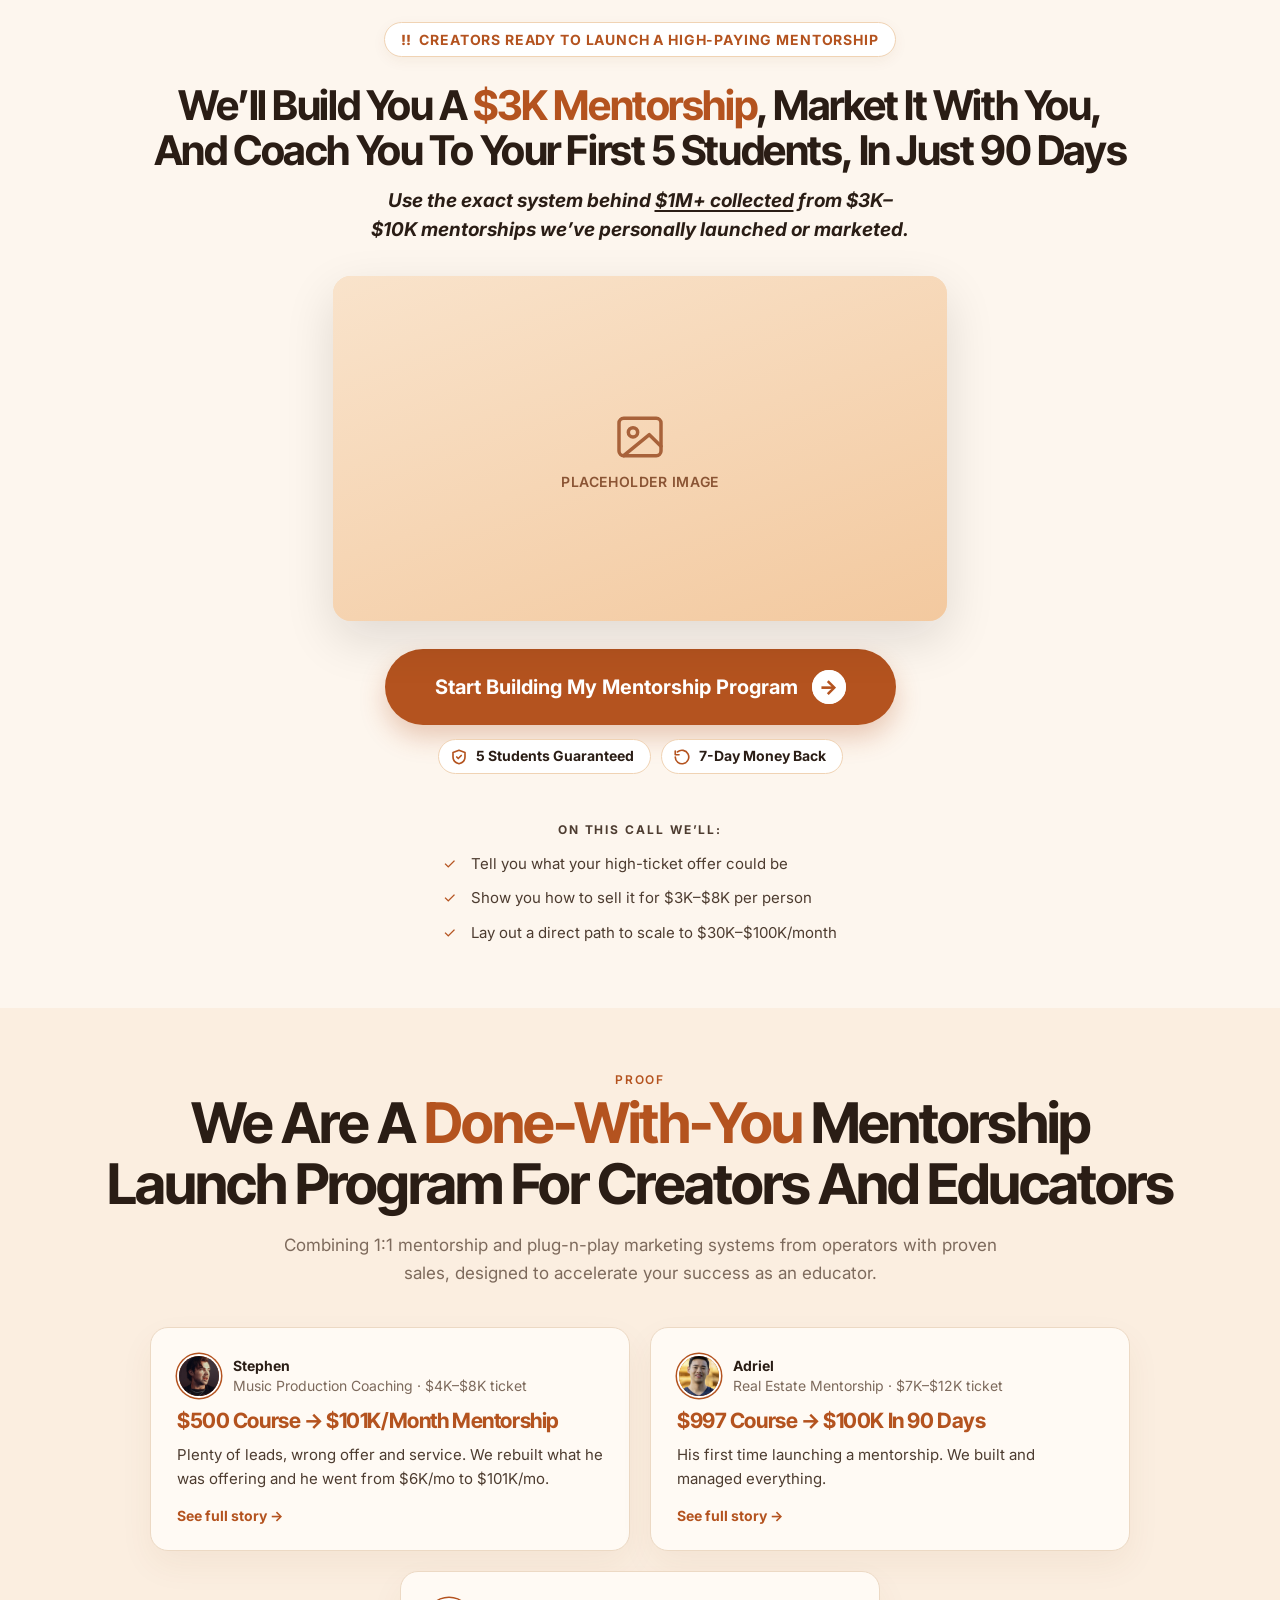
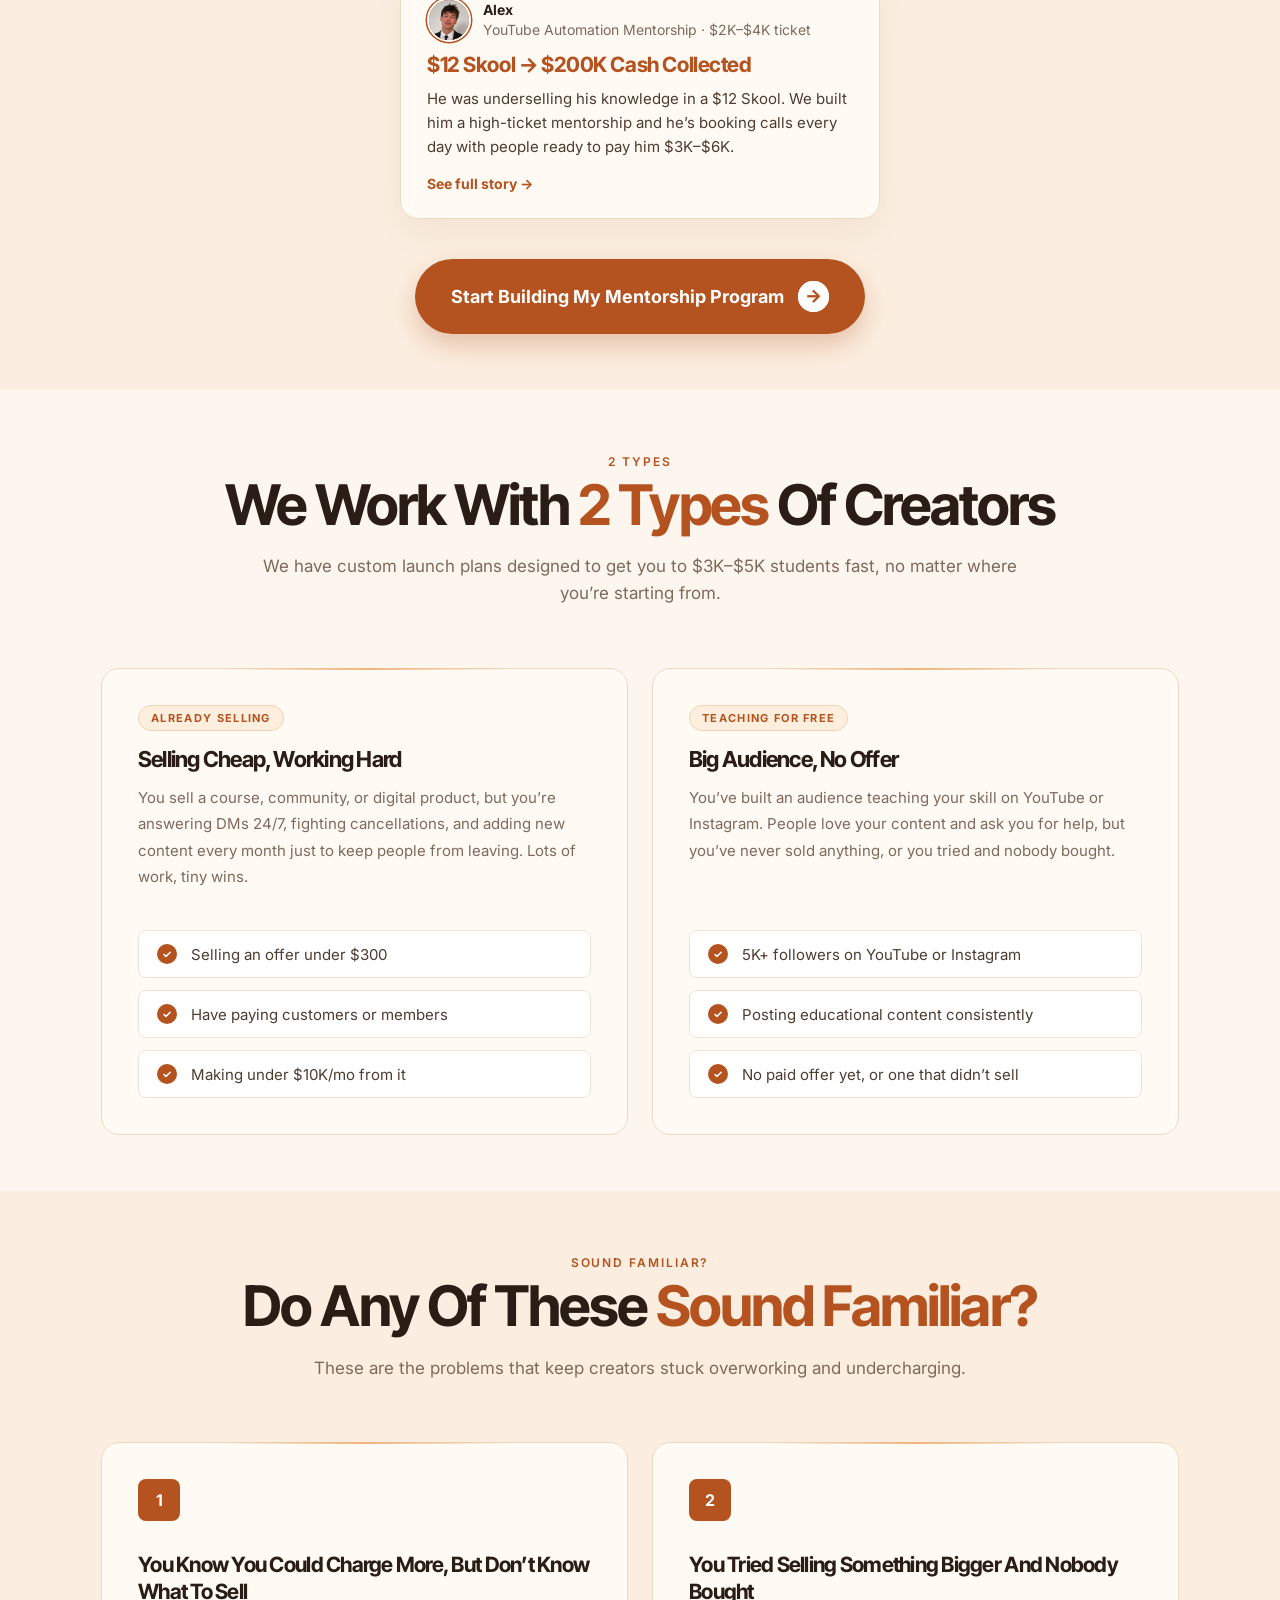
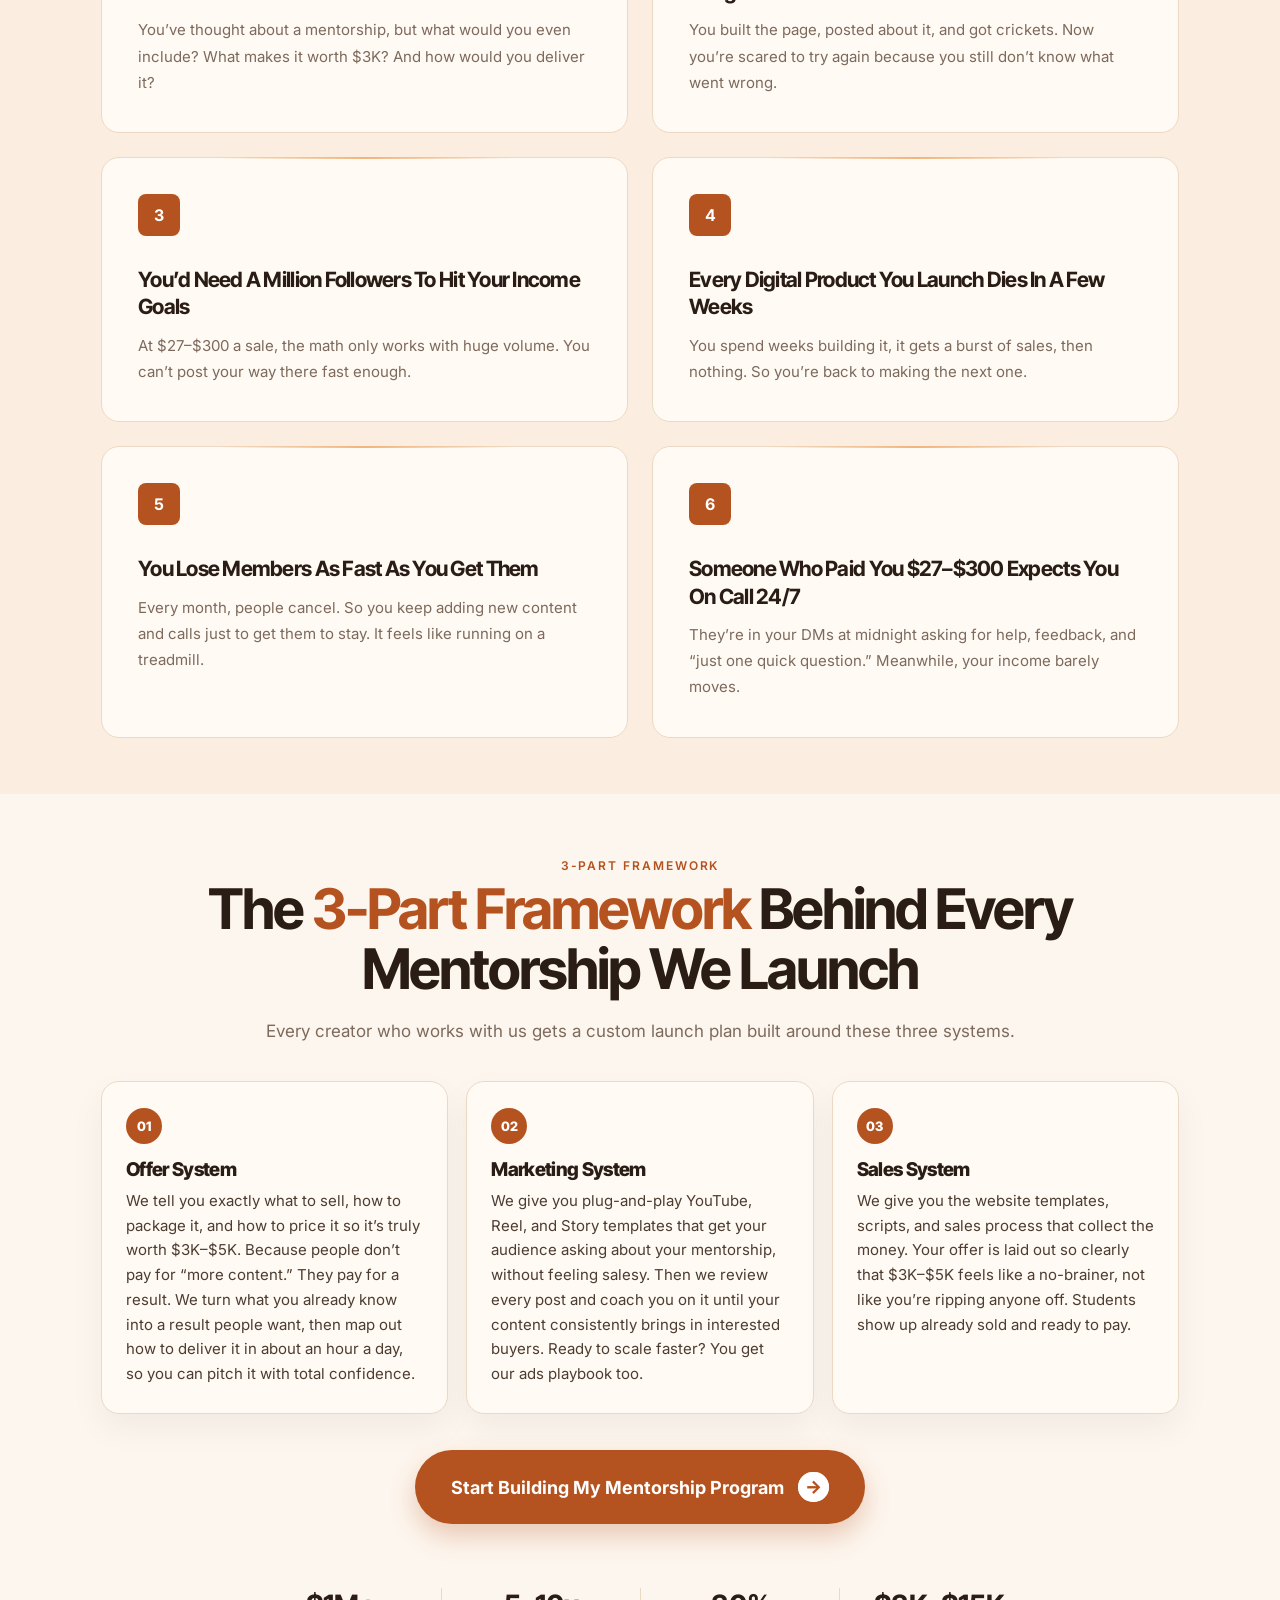
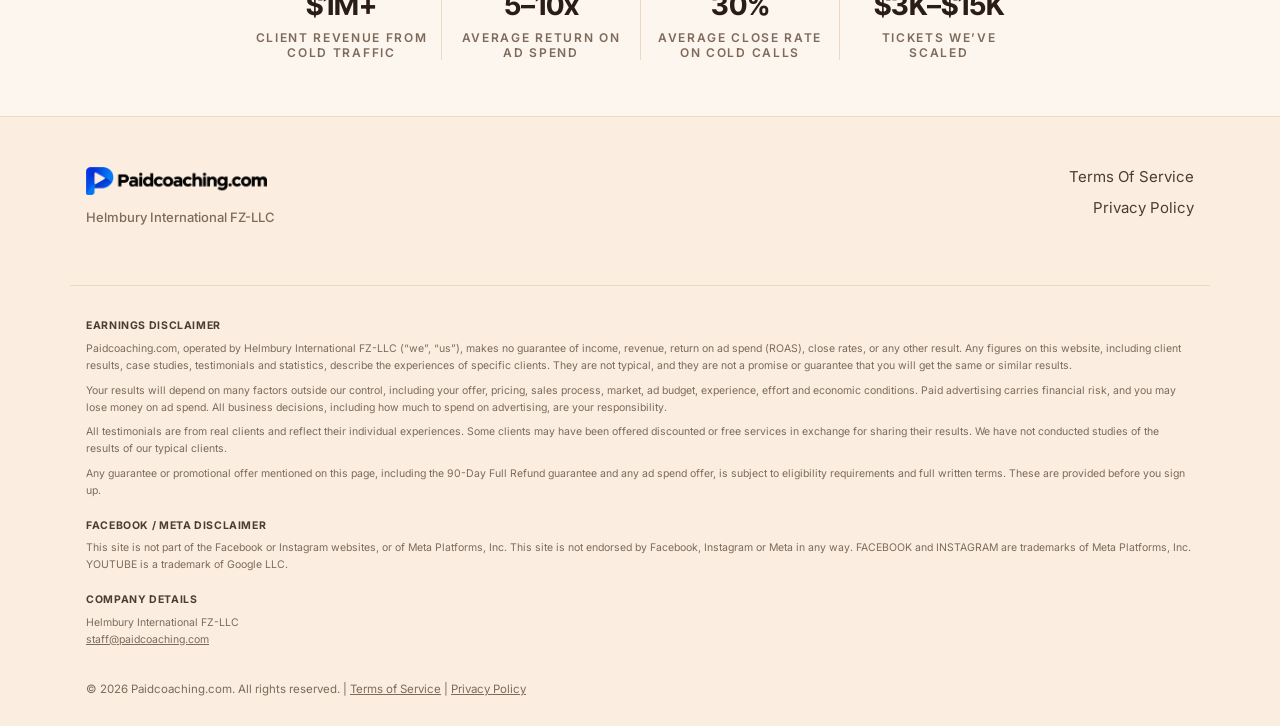
==== index.html @ d9dfcd58 "Warm theme: headings in Inter Tight bold (tight tracking), accents no longer italic Co-Authored-By: " ====
<!doctype html>
<html lang="en">
<head>
  <meta charset="utf-8" />
  <meta name="viewport" content="width=device-width, initial-scale=1" />
  <title>Paidcoaching.com</title>
  <meta name="description" content="We’ll build you a $3K mentorship, market it with you, and coach you to your first 5 students, in just 90 days." />
  <meta property="og:type" content="website" />
  <meta property="og:url" content="https://www.paidcoaching.com/" />
  <meta property="og:site_name" content="Paidcoaching.com" />
  <meta property="og:title" content="Paidcoaching.com" />
  <meta property="og:description" content="We’ll build you a $3K mentorship, market it with you, and coach you to your first 5 students, in just 90 days." />
  <meta property="og:image" content="https://www.paidcoaching.com/assets/og-image.jpg" />
  <meta property="og:image:width" content="1200" />
  <meta property="og:image:height" content="630" />
  <meta name="twitter:card" content="summary_large_image" />
  <meta name="twitter:title" content="Paidcoaching.com" />
  <meta name="twitter:description" content="We’ll build you a $3K mentorship, market it with you, and coach you to your first 5 students, in just 90 days." />
  <meta name="twitter:image" content="https://www.paidcoaching.com/assets/og-image.jpg" />
  <link rel="icon" href="favicon.ico" sizes="any" />
  <link rel="icon" type="image/png" sizes="32x32" href="assets/favicon-32.png" />
  <link rel="icon" type="image/png" sizes="192x192" href="assets/favicon-192.png" />
  <link rel="apple-touch-icon" href="assets/apple-touch-icon.png" />
  <link rel="preconnect" href="https://fonts.googleapis.com" />
  <link rel="preconnect" href="https://fonts.gstatic.com" crossorigin />
  <link href="https://fonts.googleapis.com/css2?family=Figtree:wght@600;700;800;900&family=Inter:wght@400;500;600;700&display=swap" rel="stylesheet" />
  <link rel="stylesheet" href="styles.css" />
  <link href="https://fonts.googleapis.com/css2?family=Inter+Tight:wght@600;700;800&family=DM+Sans:wght@400;500;600;700&display=swap" rel="stylesheet" />
  <link rel="stylesheet" href="/theme-modern.css" />
  <link href="https://fonts.googleapis.com/css2?family=Inter+Tight:wght@600;700;800&family=Inter:wght@400;500;600;700;800&display=swap" rel="stylesheet" />
  <link rel="stylesheet" href="/theme-warm.css" />
  <!-- Meta Pixel Code -->
  <script>
  !function(f,b,e,v,n,t,s)
  {if(f.fbq)return;n=f.fbq=function(){n.callMethod?
  n.callMethod.apply(n,arguments):n.queue.push(arguments)};
  if(!f._fbq)f._fbq=n;n.push=n;n.loaded=!0;n.version='2.0';
  n.queue=[];t=b.createElement(e);t.async=!0;
  t.src=v;s=b.getElementsByTagName(e)[0];
  s.parentNode.insertBefore(t,s)}(window, document,'script',
  'https://connect.facebook.net/en_US/fbevents.js');
  fbq('init', '1433431378940862');
  fbq('track', 'PageView');
  fbq('track', 'ViewContent');
  </script>
  <noscript><img height="1" width="1" style="display:none" src="https://www.facebook.com/tr?id=1433431378940862&ev=PageView&noscript=1"/></noscript>
  <!-- End Meta Pixel Code -->
</head>
<body>
  <div class="stars" aria-hidden="true"></div>


  <main>
    <!-- Hero -->
    <section class="hero section">
      <div class="container container--wide center">
        <span class="badge"><span class="badge__alert" aria-hidden="true">!!</span>Creators Ready To Launch A High-Paying Mentorship</span>
        <h1 class="hero__title">
          We’ll Build You A <span class="accent accent--blue">$3K Mentorship</span>, Market It With You, And Coach You To Your First 5 Students, In Just&nbsp;90&nbsp;Days
        </h1>
        <p class="hero__sub">Use the exact system behind <span class="accent">$1M+ collected</span> from $3K–$10K mentorships we’ve personally launched or marketed.</p>
        <div class="vsl vsl--placeholder" id="vsl">
          <div class="vsl-ph" role="img" aria-label="Placeholder image">
            <svg viewBox="0 0 24 24" aria-hidden="true"><rect x="3" y="4" width="18" height="16" rx="2"/><circle cx="9" cy="10" r="2"/><path d="m21 16-5-5L5 20"/></svg>
            <span>Placeholder image</span>
          </div>
        </div>

        <a class="cta js-cta" href="#apply">Start Building My Mentorship Program <span class="cta__arrow">→</span></a>
        <div class="pill-row">
          <p class="guarantee-pill"><svg viewBox="0 0 24 24" aria-hidden="true"><path d="M12 3 4 6v6c0 5 3.5 8 8 9 4.5-1 8-4 8-9V6z"/><path d="m9 12 2 2 4-4"/></svg><span>5 Students Guaranteed</span></p>
          <p class="guarantee-pill"><svg viewBox="0 0 24 24" aria-hidden="true"><path d="M3 12a9 9 0 1 0 3-6.7"/><path d="M3 4v5h5"/></svg><span>7-Day Money Back</span></p>
        </div>
        <div class="oncall">
          <p class="oncall__title">On This Call We’ll:</p>
          <ul>
            <li>Tell you what your high-ticket offer could be</li>
            <li>Show you how to sell it for $3K–$8K per person</li>
            <li>Lay out a direct path to scale to $30K–$100K/month</li>
          </ul>
        </div>
      </div>
    </section>

    <!-- Client results: summary cards, full story opens in a popup -->
    <section class="section">
      <div class="container center">
        <p class="eyebrow eyebrow--blue">Proof</p>
        <h2 class="h2" style="text-wrap: balance">We Are A <span class="accent">Done-With-You</span> Mentorship Launch Program For Creators And Educators</h2>
        <p class="lead">Combining 1:1 mentorship and plug-n-play marketing systems from operators with proven sales, designed to accelerate your success as an educator.</p>
        <div class="stories" id="results"></div>
        <a class="cta js-cta" href="#apply">Start Building My Mentorship Program <span class="cta__arrow">→</span></a>
      </div>
    </section>

    <!-- Two types -->
    <section class="section">
      <div class="container center">
        <p class="eyebrow eyebrow--blue">2 Types</p>
        <h2 class="h2">We Work With <span class="accent">2 Types</span> Of Creators</h2>
        <p class="lead">We have custom launch plans designed to get you to $3K–$5K students fast, no matter where you’re starting from.</p>
        <div class="grid-2 types">
          <div class="card card--glow">
            <span class="type-pill">Already Selling</span>
            <h3>Selling Cheap, Working Hard</h3>
            <p>You sell a course, community, or digital product, but you’re answering DMs 24/7, fighting cancellations, and adding new content every month just to keep people from leaving. Lots of work, tiny wins.</p>
            <ul class="rows rows--check">
              <li>Selling an offer under $300</li>
              <li>Have paying customers or members</li>
              <li>Making under $10K/mo from it</li>
            </ul>
          </div>
          <div class="card card--glow">
            <span class="type-pill">Teaching For Free</span>
            <h3>Big Audience, No Offer</h3>
            <p>You’ve built an audience teaching your skill on YouTube or Instagram. People love your content and ask you for help, but you’ve never sold anything, or you tried and nobody bought.</p>
            <ul class="rows rows--check">
              <li>5K+ followers on YouTube or Instagram</li>
              <li>Posting educational content consistently</li>
              <li>No paid offer yet, or one that didn’t sell</li>
            </ul>
          </div>
        </div>
      </div>
    </section>

    <!-- Pain points -->
    <section class="section section--band">
      <div class="container center">
        <p class="eyebrow eyebrow--blue">Sound Familiar?</p>
        <h2 class="h2">Do Any Of These <span class="accent">Sound Familiar?</span></h2>
        <p class="lead">These are the problems that keep creators stuck overworking and undercharging.</p>
        <div class="grid-2 pains">
          <div class="card card--glow"><span class="num">1</span><h3>You Know You Could Charge More, But Don’t Know What To Sell</h3><p>You’ve thought about a mentorship, but what would you even include? What makes it worth $3K? And how would you deliver it?</p></div>
          <div class="card card--glow"><span class="num">2</span><h3>You Tried Selling Something Bigger And Nobody Bought</h3><p>You built the page, posted about it, and got crickets. Now you’re scared to try again because you still don’t know what went wrong.</p></div>
          <div class="card card--glow"><span class="num">3</span><h3>You’d Need A Million Followers To Hit Your Income Goals</h3><p>At $27–$300 a sale, the math only works with huge volume. You can’t post your way there fast enough.</p></div>
          <div class="card card--glow"><span class="num">4</span><h3>Every Digital Product You Launch Dies In A Few Weeks</h3><p>You spend weeks building it, it gets a burst of sales, then nothing. So you’re back to making the next one.</p></div>
          <div class="card card--glow"><span class="num">5</span><h3>You Lose Members As Fast As You Get Them</h3><p>Every month, people cancel. So you keep adding new content and calls just to get them to stay. It feels like running on a treadmill.</p></div>
          <div class="card card--glow"><span class="num">6</span><h3>Someone Who Paid You $27–$300 Expects You On Call 24/7</h3><p>They’re in your DMs at midnight asking for help, feedback, and “just one quick question.” Meanwhile, your income barely moves.</p></div>
        </div>
      </div>
    </section>

    <!-- 3-part framework -->
    <section class="section">
      <div class="container center">
        <p class="eyebrow eyebrow--blue">3-Part Framework</p>
        <h2 class="h2">The <span class="accent">3-Part Framework</span> Behind Every Mentorship We Launch</h2>
        <p class="lead">Every creator who works with us gets a custom launch plan built around these three systems.</p>
        <div class="panel framework">
          <ol class="steps">
            <li>
              <span class="steps__n">01</span>
              <div>
                <h3>Offer System</h3>
                <p>We tell you exactly what to sell, how to package it, and how to price it so it’s truly worth $3K–$5K. Because people don’t pay for “more content.” They pay for a result. We turn what you already know into a result people want, then map out how to deliver it in about an hour a day, so you can pitch it with total confidence.</p>
              </div>
            </li>
            <li>
              <span class="steps__n">02</span>
              <div>
                <h3>Marketing System</h3>
                <p>We give you plug-and-play YouTube, Reel, and Story templates that get your audience asking about your mentorship, without feeling salesy. Then we review every post and coach you on it until your content consistently brings in interested buyers. Ready to scale faster? You get our ads playbook too.</p>
              </div>
            </li>
            <li>
              <span class="steps__n">03</span>
              <div>
                <h3>Sales System</h3>
                <p>We give you the website templates, scripts, and sales process that collect the money. Your offer is laid out so clearly that $3K–$5K feels like a no-brainer, not like you’re ripping anyone off. Students show up already sold and ready to pay.</p>
              </div>
            </li>
          </ol>
        </div>
        <a class="cta js-cta" href="#apply">Start Building My Mentorship Program <span class="cta__arrow">→</span></a>
      </div>
    </section>

    <!-- Proof numbers -->
    <section class="section section--stats">
      <div class="container center">
        <div class="team-stats team-stats--bottom">
          <div><strong>$1M+</strong><span>Client revenue from cold traffic</span></div>
          <div><strong>5–10x</strong><span>Average return on ad spend</span></div>
          <div><strong>30%</strong><span>Average close rate on cold calls</span></div>
          <div><strong>$3K–$15K</strong><span>Tickets we’ve scaled</span></div>
        </div>
      </div>
    </section>
  </main>

  <footer class="footer">
    <div class="container container--wide footer__inner">
      <div class="footer__brand">
        <a class="brand" href="/">
          <img class="brand__logo" src="/assets/logo.png" alt="Paidcoaching.com" width="776" height="120" />
        </a>
        <p class="footer__company">Helmbury International FZ-LLC</p>
      </div>
      <nav class="footer__links">
        <a href="/tos">Terms Of Service</a>
        <a href="/pp">Privacy Policy</a>
      </nav>
    </div>
    <div class="container container--wide footer__legal">
      <h4>Earnings Disclaimer</h4>
      <p>Paidcoaching.com, operated by Helmbury International FZ-LLC (“we”, “us”), makes no guarantee of income, revenue, return on ad spend (ROAS), close rates, or any other result. Any figures on this website, including client results, case studies, testimonials and statistics, describe the experiences of specific clients. They are not typical, and they are not a promise or guarantee that you will get the same or similar results.</p>
      <p>Your results will depend on many factors outside our control, including your offer, pricing, sales process, market, ad budget, experience, effort and economic conditions. Paid advertising carries financial risk, and you may lose money on ad spend. All business decisions, including how much to spend on advertising, are your responsibility.</p>
      <p>All testimonials are from real clients and reflect their individual experiences. Some clients may have been offered discounted or free services in exchange for sharing their results. We have not conducted studies of the results of our typical clients.</p>
      <p>Any guarantee or promotional offer mentioned on this page, including the 90-Day Full Refund guarantee and any ad spend offer, is subject to eligibility requirements and full written terms. These are provided before you sign up.</p>
      <h4>Facebook / Meta Disclaimer</h4>
      <p>This site is not part of the Facebook or Instagram websites, or of Meta Platforms, Inc. This site is not endorsed by Facebook, Instagram or Meta in any way. FACEBOOK and INSTAGRAM are trademarks of Meta Platforms, Inc. YOUTUBE is a trademark of Google LLC.</p>
      <h4>Company details</h4>
      <p>Helmbury International FZ-LLC<br /><a href="mailto:staff@paidcoaching.com">staff@paidcoaching.com</a></p>
    </div>
    <p class="container container--wide footer__copy">© <span id="year">2026</span> Paidcoaching.com. All rights reserved. | <a href="/tos">Terms of Service</a> | <a href="/pp">Privacy Policy</a></p>
  </footer>

  <!-- Client story popup -->
  <div class="story-modal" id="story-modal" aria-hidden="true" role="dialog" aria-label="Client story">
    <div class="story-modal__panel">
      <button class="story-modal__close" type="button" aria-label="Close">✕</button>
      <div class="story-modal__body" id="story-body"></div>
    </div>
  </div>

  <!-- Application form popup (Typeform) -->
  <div class="tf-modal" id="apply-modal" aria-hidden="true" role="dialog" aria-label="Apply for a strategy session">
    <div class="tf-modal__panel">
      <button class="tf-modal__close" type="button" aria-label="Close">✕</button>
      <div class="tf-modal__form" data-tf-live="01M49WW9GYMPKH4WEPC4EBBNN1" data-tf-transitive-search-params="utm_content,ad_id,utm_term"></div>
    </div>
  </div>

  <script src="//embed.typeform.com/next/embed.js"></script>
  <script src="script.js"></script>
</body>
</html>
---- styles.css ----
:root {
  /* Colourway */
  --blue: #0050e6;     /* Logo blue  – accents, buttons, highlights */
  --mist: #f7f3e3;     /* Ivory Mist – cards and panels */
  --platinum: #ecf0f1; /* Platinum   – rows, secondary surfaces, footer */
  --ivory: #fffcf5;    /* page background (warm ivory) */
  --black: #111111;
  --white: #ffffff;

  --text: var(--black);
  --muted: rgba(17, 17, 17, 0.72);
  --muted-2: rgba(17, 17, 17, 0.86);
  --line: rgba(17, 17, 17, 0.1);
  --line-2: rgba(17, 17, 17, 0.16);
  --radius: 18px;
  --heading: "Figtree", system-ui, sans-serif;
  --body: "Inter", system-ui, sans-serif;
}

* { box-sizing: border-box; }
html { scroll-behavior: smooth; }
body {
  margin: 0;
  font-family: var(--body);
  color: var(--text);
  background:
    radial-gradient(1200px 900px at 100% 85%, rgba(236, 240, 241, 0.9), transparent 60%),
    var(--ivory);
  background-attachment: fixed;
  -webkit-font-smoothing: antialiased;
  overflow-x: hidden;
}
img { max-width: 100%; display: block; }
a { color: inherit; text-decoration: none; }
h1, h2, h3 { font-family: var(--heading); margin: 0; letter-spacing: -0.01em; }
p { margin: 0; }

.stars { position: fixed; inset: 0; pointer-events: none; z-index: 0; }
.stars span { position: absolute; width: 2px; height: 2px; border-radius: 50%; background: rgba(0, 80, 230, 0.18); }
main, .footer { position: relative; z-index: 1; }

.container { width: 100%; max-width: 1110px; margin: 0 auto; padding: 0 16px; }
.container--wide { max-width: 1140px; }
.container--mid { max-width: 870px; }
.container--narrow { max-width: 652px; }
.center { text-align: center; }
.accent { color: var(--blue); }

.section { padding: 64px 0 56px; }
.h2 { font-size: clamp(32px, 5vw, 56px); font-weight: 800; line-height: 1.08; }
.lead { color: var(--muted); font-size: 17px; line-height: 1.6; max-width: 760px; margin: 18px auto 0; }

/* Top bar */
.topbar { position: relative; z-index: 2; background: var(--white); color: var(--black); border-bottom: 1px solid var(--line); }
.topbar__inner { max-width: 1140px; margin: 0 auto; padding: 18px 16px; display: flex; align-items: center; justify-content: space-between; gap: 16px; }
.brand { display: inline-flex; align-items: center; gap: 10px; font-weight: 500; font-size: 18px; }
.brand__logo { height: 32px; width: auto; }
.footer .brand__logo { height: 28px; }
.brand__icon { width: 22px; height: 24px; border-radius: 5px; background: var(--blue); display: grid; place-items: center; flex: none; }
.brand__icon svg { width: 14px; height: 14px; fill: var(--white); }
.rating { display: flex; align-items: center; gap: 10px; font-size: 14px; font-weight: 500; }
.stars-row { color: var(--blue); letter-spacing: 1px; font-size: 18px; }

/* Buttons */
.cta {
  display: inline-flex; align-items: center; gap: 14px;
  margin-top: 36px; padding: 22px 36px;
  background: var(--blue);
  color: var(--white); font-family: var(--heading); font-weight: 700; font-size: 18px;
  border-radius: 8px; border: 2px solid var(--black);
  box-shadow: 4px 4px 0 var(--black);
  transition: transform 0.15s ease, box-shadow 0.15s ease;
}
.cta:hover { transform: translate(-2px, -2px); box-shadow: 6px 6px 0 var(--black); }
.cta__arrow { font-size: 20px; line-height: 1; }
.cta--white { background: var(--white); color: var(--black); margin-top: 32px; }

/* Hero */
.hero { padding-top: 48px; }
.badge { display: inline-block; background: var(--blue); color: var(--white); padding: 10px 14px; border-radius: 4px; font-family: var(--heading); font-weight: 700; font-size: 16px; }
.hero__title { margin: 28px auto 0; font-size: clamp(32px, 4.6vw, 54px); font-weight: 800; line-height: 1.12; max-width: 980px; text-wrap: balance; }
.ticks { list-style: none; padding: 0; margin: 40px auto 0; max-width: 920px; display: flex; flex-wrap: wrap; justify-content: center; gap: 18px 42px; color: var(--muted-2); font-size: 18px; }
.ticks li { display: inline-flex; align-items: center; gap: 14px; }
.ticks li::before { content: "✓"; display: grid; place-items: center; width: 22px; height: 22px; border-radius: 50%; background: var(--blue); color: var(--white); font-size: 12px; font-weight: 700; }

.hero__sub { max-width: 760px; margin: 20px auto 0; font-size: 19px; line-height: 1.55; color: var(--muted-2); }
.hero__offer { display: flex; flex-wrap: wrap; justify-content: center; align-items: center; gap: 10px; margin-top: 36px; }
.hero__offer .cohort { margin: 0; }
.hero__offer + .vsl { margin-top: 20px; }
.bonus { margin: 0; padding: 10px 18px; border-radius: 999px; background: var(--blue); color: var(--white); font-size: 15px; font-weight: 500; }
.bonus strong { font-weight: 800; }
.cohort { display: inline-flex; align-items: center; gap: 10px; margin: 40px auto 0; padding: 10px 18px; border: 1.5px solid var(--blue); border-radius: 999px; background: var(--white); color: var(--black); font-weight: 700; font-size: 15px; }
.cohort__dot { width: 9px; height: 9px; border-radius: 50%; background: var(--blue); box-shadow: 0 0 0 4px rgba(0, 80, 230, 0.18); animation: cohort-pulse 1.6s ease-in-out infinite; }
@keyframes cohort-pulse { 50% { box-shadow: 0 0 0 7px rgba(0, 80, 230, 0); } }
.cohort + .vsl { margin-top: 20px; }
.vsl { position: relative; max-width: 790px; margin: 48px auto 0; aspect-ratio: 16 / 9; border-radius: 14px; overflow: hidden; background: var(--platinum) center/cover; border: 2px solid var(--black); box-shadow: 0 30px 80px rgba(17, 17, 17, 0.15); }
.vsl video { width: 100%; height: 100%; object-fit: cover; display: block; }
.vsl__overlay {
  position: absolute; left: 50%; top: 50%; transform: translate(-50%, -50%);
  width: min(356px, 70%); padding: 22px 16px 8px;
  display: flex; flex-direction: column; align-items: center; gap: 8px;
  background: rgba(0, 80, 230, 0.92); border: 2px solid var(--white); border-radius: 4px;
  color: var(--white); font-family: Arial, Helvetica, sans-serif; font-weight: 700; cursor: pointer;
}
.vsl__overlay-title { font-size: clamp(15px, 2.4vw, 21px); }
.vsl__overlay-cta { font-size: clamp(16px, 2.6vw, 22px); }
.vsl__icon { width: clamp(56px, 13vw, 100px); height: auto; color: var(--white); }
.vsl.is-unmuted .vsl__overlay { display: none; }
.vsl--embed { aspect-ratio: auto; background: #000; }
.vsl--embed vturb-smartplayer { max-width: none !important; }
.vsl--embed .thumbnail { padding-top: 56.25% !important; }

/* Desktop hero: 3-line headline and everything (incl. button) above the fold */
@media (min-width: 761px) {
  .hero { padding-top: 22px; padding-bottom: 40px; }
  .hero .badge { font-size: 14px; padding: 7px 12px; }
  .hero__title { margin-top: 26px; max-width: 1120px; font-size: clamp(36px, 4vw, 56px); line-height: 1.1; }
  .hero__sub { margin-top: 14px; max-width: 940px; font-size: 19px; line-height: 1.5; }
  .hero__offer { margin-top: 14px; }
  .bonus { padding: 7px 16px; font-size: 14px; }
  .hero .hero__offer + .vsl { margin-top: 16px; }
  .hero .hero__sub + .vsl { margin-top: 32px; }
  .hero .vsl { width: min(980px, max(330px, calc((100svh - 555px) * 16 / 9))); max-width: 100%; box-shadow: 0 18px 50px rgba(17, 17, 17, 0.12); }
  .hero .cta { margin-top: 16px; padding: 15px 30px; font-size: 17px; }
}

/* Hero guarantee + "on this call" */
@media (min-width: 761px) { .guarantee { max-width: none; white-space: nowrap; } }
.guarantee { display: flex; width: fit-content; align-items: center; gap: 10px; max-width: 760px; margin: 18px auto 0; padding: 10px 18px; border: 1px solid rgba(0, 80, 230, 0.35); border-radius: 999px; background: var(--mist); font-size: 14px; line-height: 1.4; color: var(--black); text-align: left; }
.guarantee strong { font-weight: 800; }
.guarantee__plus { color: var(--muted); font-weight: 700; }
.guarantee svg { flex: none; width: 18px; height: 18px; fill: none; stroke: var(--blue); stroke-width: 2; stroke-linecap: round; stroke-linejoin: round; }
.oncall { max-width: 680px; margin: 22px auto 0; padding: 22px 28px; background: var(--white); border: 1px solid var(--line-2); border-radius: 14px; box-shadow: 6px 6px 0 rgba(0, 80, 230, 0.12); text-align: left; }
.oncall__title { text-align: center; font-size: 13px; font-weight: 700; letter-spacing: 0.14em; text-transform: uppercase; color: var(--muted); margin-bottom: 14px; }
.oncall ul { list-style: none; margin: 0; padding: 0; display: grid; gap: 10px; }
.oncall li { position: relative; padding-left: 28px; font-size: 16px; line-height: 1.5; color: var(--muted-2); }
.oncall li::before { content: "✓"; position: absolute; left: 0; top: 0; color: var(--blue); font-weight: 800; }
@media (max-width: 760px) {
  .hero .badge { white-space: normal; max-width: 100%; line-height: 1.35; }
  .guarantee { border-radius: 999px; padding: 8px 11px; gap: 4px; font-size: min(12.5px, 2.6vw); line-height: 1.3; letter-spacing: -0.015em; margin-top: 14px; max-width: 100%; white-space: nowrap; }
  .guarantee svg { width: min(15px, 3.6vw); height: min(15px, 3.6vw); }
}
@media (max-width: 380px) {
  .guarantee { padding: 7px 9px; gap: 3px; }
  .oncall { padding: 18px 16px; margin-top: 16px; }
  .oncall li { font-size: 14px; }
}

/* Client results: summary cards */
.stories { display: grid; grid-template-columns: 1fr 1fr; gap: 20px; max-width: 980px; margin: 40px auto 0; }
.story { display: flex; flex-direction: column; align-items: flex-start; gap: 10px; padding: 26px; text-align: left; font: inherit; color: inherit; background: var(--mist); border: 1px solid var(--line-2); border-top: 3px solid var(--blue); border-radius: 16px; cursor: pointer; transition: transform 0.15s ease, box-shadow 0.15s ease; }
.story:hover { transform: translateY(-3px); box-shadow: 0 16px 40px rgba(17, 17, 17, 0.1); }
.story__head { display: flex; align-items: center; gap: 12px; }
.story__pfp { position: relative; flex: none; width: 44px; height: 44px; border-radius: 50%; overflow: hidden; display: grid; place-items: center; background: var(--blue); color: var(--white); font-family: var(--heading); font-weight: 800; border: 2px solid var(--white); box-shadow: 0 0 0 1.5px var(--blue); }
.story__pfp img { position: absolute; inset: 0; width: 100%; height: 100%; object-fit: cover; }
.story__who { line-height: 1.4; }
.story__who { font-size: 14px; color: var(--muted); }
.story__who strong { color: var(--black); font-weight: 700; }
.story__metric { font-family: var(--heading); font-size: 26px; font-weight: 800; line-height: 1.2; color: var(--blue); }
.story__sub { margin-top: -4px; font-size: 12px; font-weight: 700; letter-spacing: 0.1em; text-transform: uppercase; color: var(--muted); }
.story__blurb { font-size: 15px; line-height: 1.6; color: var(--muted-2); }
.story__more { margin-top: auto; padding-top: 6px; font-size: 14px; font-weight: 700; color: var(--blue); }
.story:hover .story__more { text-decoration: underline; }

/* Client story popup */
.story-modal { position: fixed; inset: 0; z-index: 90; display: grid; place-items: center; padding: 24px; background: rgba(17, 17, 17, 0.6); backdrop-filter: blur(4px); visibility: hidden; opacity: 0; transition: opacity 0.2s ease, visibility 0.2s; }
.story-modal.is-open { visibility: visible; opacity: 1; }
.story-modal__panel { position: relative; width: min(1040px, 100%); max-height: 92vh; overflow-y: auto; background: var(--mist); border-radius: 18px; box-shadow: 0 30px 80px rgba(17, 17, 17, 0.35); }
.story-modal__close { position: sticky; top: 12px; float: right; margin: 12px 12px 0 0; z-index: 2; width: 38px; height: 38px; border-radius: 50%; border: 0; background: var(--black); color: var(--white); font-size: 16px; cursor: pointer; }
.story-modal__body .result { padding: 40px; text-align: center; }
.story-modal__body .result .cta { margin-top: 30px; }
@media (max-width: 760px) {
  .stories { grid-template-columns: 1fr; gap: 14px; margin-top: 28px; }
  .story { padding: 20px 18px; }
  .story__metric { font-size: 22px; }
  .story__blurb { font-size: 14px; }
  .story-modal { padding: 0; }
  .story-modal__panel { max-height: 100%; height: 100%; border-radius: 0; }
  .story-modal__body .result { padding: 20px 16px 28px; }
}

/* Paid vs organic results */
.results { display: grid; gap: 28px; margin: 52px auto 0; max-width: 1040px; }
.result { padding: 40px; }
.result__pill { display: inline-block; padding: 12px 24px; border: 1.5px solid var(--blue); border-radius: 999px; color: var(--blue); background: var(--white); font-size: 19px; font-weight: 800; }
.result__tags { list-style: none; padding: 0; margin: 16px 0 0; display: flex; flex-wrap: wrap; justify-content: center; gap: 8px; }
.result__tags li { padding: 6px 12px; border-radius: 999px; background: var(--white); border: 1px solid var(--line-2); font-size: 13px; font-weight: 600; }
.result__pair { display: grid; grid-template-columns: 1fr 1fr; gap: 14px; margin-top: 30px; }
.result__side { display: flex; flex-direction: column; gap: 12px; }
.result__text { flex: 1; margin: 0; padding: 18px 20px; text-align: left; background: var(--white); border: 1px solid var(--line-2); border-radius: 12px; color: var(--muted-2); font-size: 15px; line-height: 1.65; }
.result__text strong { color: var(--black); }
.result__img { position: relative; margin: 0; aspect-ratio: 16 / 10; border-radius: 12px; overflow: hidden; background: linear-gradient(135deg, var(--platinum), var(--white)); border: 1px solid var(--line-2); display: grid; place-items: center; }
.result__img img { position: absolute; inset: 0; width: 100%; height: 100%; object-fit: cover; }
.result__img figcaption { color: var(--muted); font-size: 13px; padding: 0 24px; }
.result__img img + figcaption { display: none; }
.result__label { position: absolute; top: 12px; left: 12px; z-index: 1; padding: 5px 11px; border-radius: 999px; font-size: 11px; font-weight: 800; letter-spacing: 0.12em; text-transform: uppercase; }
.result__label--organic { background: var(--black); color: var(--white); box-shadow: 0 0 0 1px rgba(255, 255, 255, 0.45); }
.result__label--paid { background: var(--blue); color: var(--white); }
.equation { display: flex; flex-wrap: nowrap; justify-content: center; align-items: center; gap: 12px; margin-top: 30px; }
.equation__op { color: var(--muted); font-size: 22px; font-weight: 700; }
.equation__arrow { color: var(--blue); font-size: 28px; margin: 0 4px; }
.stat { display: grid; gap: 4px; padding: 14px 22px; border-radius: 12px; min-width: 140px; }
.stat strong { font-family: var(--heading); font-size: 22px; font-weight: 800; }
.stat span { font-size: 13px; }
.stat--in { background: var(--black); color: var(--white); }
.stat--in span { color: rgba(255, 255, 255, 0.7); }
.stat--out { background: var(--white); border: 1.5px solid var(--blue); color: var(--blue); padding: 18px 26px; }
.stat--out strong { font-size: 30px; }
.stat--out span { color: var(--muted); }
.stat--main { background: var(--blue); color: var(--white); box-shadow: 0 12px 30px rgba(0, 80, 230, 0.3); }
.stat--main span { color: rgba(255, 255, 255, 0.85); }

/* Panels & cards */
.panel { background: var(--mist); border: 1px solid var(--line-2); border-radius: 22px; }
.card { position: relative; text-align: left; background: var(--mist); border: 1px solid var(--line-2); border-radius: var(--radius); padding: 36px; }
.card--glow::before { content: ""; position: absolute; top: -1px; left: 22%; right: 22%; height: 2px; background: linear-gradient(90deg, transparent, var(--blue), transparent); }
.card h3 { font-size: 22px; font-weight: 700; line-height: 1.3; }
.card p { color: var(--muted); font-size: 15px; line-height: 1.75; margin-top: 12px; }
.grid-2 { display: grid; grid-template-columns: 1fr 1fr; gap: 24px; margin-top: 60px; }

/* Why organic offers fail + 3-step process (one panel) */
.why { margin: 44px auto 0; padding: 0; overflow: hidden; text-align: left; }
.why__reasons { list-style: none; margin: 0; padding: 0; display: grid; grid-template-columns: repeat(3, 1fr); border-bottom: 1px solid var(--line-2); }
.why__reasons li { padding: 28px 28px 26px; font-size: 15px; font-weight: 600; line-height: 1.5; color: var(--black); }
.why__reasons li + li { border-left: 1px solid var(--line-2); }
.why__reasons span { display: block; margin-bottom: 10px; font-family: var(--heading); font-size: 26px; font-weight: 800; color: var(--blue); }
.why__bridge { padding: 22px 32px; text-align: center; font-size: 16px; line-height: 1.6; color: var(--muted-2); border-bottom: 1px solid var(--line-2); }
.why__bridge strong { color: var(--blue); }
.why__process { padding: 32px 36px 12px; }
.why__process .eyebrow { margin-bottom: 22px; }
.steps { list-style: none; margin: 0; padding: 0; }
.steps li { position: relative; display: flex; gap: 20px; padding-bottom: 26px; }
.steps li:not(:last-child)::before { content: ""; position: absolute; left: 17px; top: 40px; bottom: 4px; width: 2px; background: var(--line-2); }
.steps__n { flex: none; display: grid; place-items: center; width: 36px; height: 36px; border-radius: 50%; background: var(--blue); color: var(--white); font-family: var(--heading); font-weight: 800; }
.steps h3 { font-size: 19px; font-weight: 800; margin: 6px 0 8px; }
.steps p { font-size: 15px; line-height: 1.7; color: var(--muted-2); }
.why__result { padding: 20px 32px; background: var(--blue); color: var(--white); text-align: center; font-size: 17px; font-weight: 500; line-height: 1.5; }
.why__result strong { font-family: var(--heading); font-weight: 800; }

/* Chart */
.chart { margin: 52px auto 0; max-width: 940px; padding: 24px 24px 20px; }
.chart__scroll { overflow-x: auto; }
.chart svg { width: 100%; min-width: 620px; height: auto; display: block; font-family: var(--body); }
.chart__note { color: var(--muted); font-size: 12px; margin-top: 12px; }
.chart__steps { display: none; }

/* Comparison */
.compare { position: relative; display: grid; grid-template-columns: 1fr 1fr; gap: 24px; text-align: left; }
.compare__col { border-radius: 22px; padding: 36px; border: 1px solid var(--line-2); }
.compare__col--without { background: var(--platinum); }
.compare__col--with { background: var(--black); color: var(--white); border: 2px solid var(--blue); }
.compare__head { display: flex; gap: 16px; align-items: flex-start; padding-bottom: 24px; border-bottom: 1px solid var(--line-2); margin-bottom: 24px; }
.compare__col--with .compare__head { border-color: rgba(255, 255, 255, 0.14); }
.compare__head h3 { font-size: 22px; font-weight: 800; line-height: 1.2; }
.compare__icon { flex: none; width: 48px; height: 48px; border-radius: 10px; display: grid; place-items: center; font-size: 20px; }
.compare__icon--x { background: var(--white); color: var(--muted); border: 1px solid var(--line-2); }
.compare__icon--check { background: var(--blue); color: var(--white); }
.eyebrow { font-size: 12px; font-weight: 600; letter-spacing: 0.1em; text-transform: uppercase; color: var(--muted); margin-bottom: 6px; }
.eyebrow--blue { color: var(--blue); }
.compare__vs { position: absolute; left: 50%; top: 50%; transform: translate(-50%, -50%); width: 64px; height: 64px; border-radius: 50%; background: var(--blue); color: var(--white); display: grid; place-items: center; font-family: var(--heading); font-weight: 800; font-size: 18px; box-shadow: 0 0 0 6px var(--ivory); z-index: 1; }

.rows { list-style: none; padding: 0; margin: 0; display: grid; gap: 12px; }
.rows li { display: flex; align-items: center; gap: 14px; padding: 13px 18px; background: var(--white); border: 1px solid var(--line); border-radius: 8px; font-size: 15px; color: var(--muted-2); }
.rows li::before { flex: none; width: 20px; height: 20px; border-radius: 50%; display: grid; place-items: center; font-size: 11px; font-weight: 700; }
.rows--check li::before { content: "✓"; background: var(--blue); color: var(--white); }
.rows--x li::before { content: "✕"; background: var(--platinum); color: var(--black); font-size: 9px; }
.compare__col--with .rows li { background: rgba(255, 255, 255, 0.06); border-color: rgba(255, 255, 255, 0.1); color: rgba(255, 255, 255, 0.9); }

.types .card { display: flex; flex-direction: column; }
.types .card .rows { margin-top: auto; padding-top: 40px; }

/* Pain points */
.num { display: inline-grid; place-items: center; width: 42px; height: 42px; border-radius: 8px; background: var(--blue); color: var(--white); font-weight: 700; margin-bottom: 30px; }
.pains .card h3 { font-size: 21px; }

/* Coaches */
.coaches { margin-top: 50px; }
.coach { padding: 36px; text-align: left; display: flex; flex-direction: column; }
.coach__top { display: flex; align-items: center; gap: 22px; padding-bottom: 24px; border-bottom: 1px solid var(--line-2); margin-bottom: 22px; }
.coach__avatar { position: relative; flex: none; width: 96px; height: 96px; border-radius: 50%; overflow: hidden; border: 3px solid var(--blue); background: var(--blue); color: var(--white); display: grid; place-items: center; font-family: var(--heading); font-weight: 800; font-size: 28px; }
.coach__avatar img { position: absolute; inset: 0; width: 100%; height: 100%; object-fit: cover; }
.coach__name { color: var(--blue); font-family: var(--heading); font-weight: 800; font-size: 24px; }
.coach__role { display: inline-block; margin-top: 8px; padding: 4px 10px; border-radius: 999px; background: var(--black); color: var(--white); font-size: 12px; font-weight: 700; letter-spacing: 0.12em; text-transform: uppercase; }
.coach__bio { flex: 1; }
.team-stats { display: grid; grid-template-columns: repeat(4, 1fr); margin-top: 24px; padding: 28px 12px; }
.team-stats > div { padding: 0 10px; border-left: 1px solid var(--line-2); }
.team-stats > div:first-child { border-left: 0; }
.team-stats strong { display: block; font-family: var(--heading); font-size: 28px; font-weight: 800; color: var(--blue); }
.team-stats span { display: block; margin-top: 8px; font-size: 12px; font-weight: 600; letter-spacing: 0.1em; text-transform: uppercase; color: var(--muted); }
.coach--team { max-width: 820px; margin: 44px auto 0; }
.coach__avatars { display: flex; flex: none; }
.coach__avatars .coach__avatar + .coach__avatar { margin-left: -22px; box-shadow: 0 0 0 4px var(--mist); }
.coach--team + .team-stats { max-width: 820px; margin-left: auto; margin-right: auto; }
.coach__bio p { color: var(--muted-2); font-size: 16px; line-height: 1.75; margin-bottom: 10px; }
.coach__stats { display: grid; grid-template-columns: 1fr 1fr; text-align: center; border-top: 1px solid var(--line-2); margin-top: 18px; padding-top: 28px; }
.coach__stats strong { display: block; font-family: var(--heading); font-size: 30px; font-weight: 800; }
.coach__stats span { display: block; margin-top: 10px; font-size: 12px; font-weight: 600; letter-spacing: 0.12em; text-transform: uppercase; color: var(--muted); }

/* Final CTA */
.section--final { padding-top: 80px; padding-bottom: 80px; }
.final { text-align: center; border-radius: 22px; padding: 80px 24px; background: var(--blue); color: var(--white); border: 2px solid var(--black); box-shadow: 8px 8px 0 var(--black); }
.final h2 { font-size: clamp(38px, 6vw, 62px); font-weight: 800; }
.final p { margin-top: 18px; font-size: 19px; color: rgba(255, 255, 255, 0.92); }

/* Footer */
.footer { border-top: 1px solid var(--line-2); padding: 50px 0 30px; background: var(--platinum); }
.footer__inner { display: flex; justify-content: space-between; align-items: flex-start; gap: 24px; }
.brand--light .brand__name { font-weight: 400; }
.brand--light b { font-weight: 600; }
.footer__company { margin-top: 10px; color: var(--muted); font-size: 13px; font-weight: 500; }
.footer__links { display: grid; gap: 12px; text-align: right; }
.footer__links a { color: var(--muted-2); font-size: 15px; }
.footer__links a:hover { color: var(--blue); }
.footer__legal { margin-top: 60px; padding-top: 32px; border-top: 1px solid var(--line-2); color: var(--muted); font-size: 10.5px; line-height: 1.6; }
.footer__legal h4 { margin: 18px 0 6px; font-family: var(--body); font-size: 10.5px; font-weight: 700; letter-spacing: 0.06em; text-transform: uppercase; color: var(--muted-2); }
.footer__legal h4:first-child { margin-top: 0; }
.footer__legal p + p { margin-top: 8px; }
.footer__legal a, .footer__copy a { color: inherit; text-decoration: underline; }
.footer__copy { color: var(--muted); font-size: 11.5px; margin-top: 34px; }

/* Application form popup */
.tf-modal { position: fixed; inset: 0; z-index: 100; display: grid; place-items: center; padding: 24px; background: rgba(17, 17, 17, 0.6); backdrop-filter: blur(4px); visibility: hidden; opacity: 0; transition: opacity 0.2s ease, visibility 0.2s; }
.tf-modal.is-open { visibility: visible; opacity: 1; }
.tf-modal__panel { position: relative; width: min(900px, 100%); height: min(680px, 100%); background: var(--white); border-radius: 16px; overflow: hidden; box-shadow: 0 30px 80px rgba(17, 17, 17, 0.35); }
.tf-modal__form, .tf-modal__form > div, .tf-modal__form .tf-v1-widget, .tf-modal__form iframe { width: 100% !important; height: 100% !important; }
.tf-modal__form iframe { display: block; }
.tf-modal__close { position: absolute; top: 12px; right: 12px; z-index: 2; width: 38px; height: 38px; border-radius: 50%; border: 0; background: var(--black); color: var(--white); font-size: 16px; cursor: pointer; }
@media (max-width: 760px) { .tf-modal { padding: 0; } .tf-modal__panel { width: 100%; height: 100%; border-radius: 0; } }
/* PC: bigger popup so the Calendly step inside the Typeform has room */
@media (min-width: 761px) { .tf-modal { padding: 2vh 2vw; } .tf-modal__panel { width: min(1240px, 96vw); height: min(960px, 96vh); } }

/* Legal pages */
.legal { max-width: 760px; }
.legal h1 { font-size: clamp(34px, 5vw, 48px); font-weight: 800; }
.legal__updated { color: var(--muted); font-size: 14px; margin: 10px 0 36px; }
.legal h2 { font-size: 21px; font-weight: 800; margin: 40px 0 12px; }
.legal h3 { font-size: 17px; font-weight: 800; margin: 24px 0 10px; }
.legal p, .legal li { color: var(--muted-2); font-size: 16px; line-height: 1.75; }
.legal p + p, .legal ul + p, .legal ul + ul { margin-top: 14px; }
.legal ul { padding-left: 22px; margin: 12px 0 0; display: grid; gap: 6px; }
.legal a { color: var(--blue); text-decoration: underline; }
.legal__contact { margin-top: 14px; padding: 18px 20px; background: var(--mist); border: 1px solid var(--line-2); border-radius: 12px; }

/* Responsive */
@media (max-width: 900px) {
  .compare { grid-template-columns: 1fr; gap: 0; }
  .compare__vs { position: relative; left: auto; top: auto; transform: none; justify-self: center; margin: -20px 0; }
}
@media (max-width: 760px) {
  .section { padding: 48px 0 40px; }
  .grid-2 { grid-template-columns: 1fr; margin-top: 36px; }
  .card, .compare__col { padding: 26px 22px; }
  .ticks { gap: 12px 24px; font-size: 15px; }
  .cta { padding: 18px 22px; font-size: 16px; }
  .coach { padding: 26px 22px; }
  .result { padding: 24px 18px; }
  .result__pair { grid-template-columns: 1fr; }
  .result__pill { font-size: 16px; padding: 10px 18px; }
  .coach__avatar { width: 76px; height: 76px; font-size: 22px; }
  .brand__logo { height: 26px; }

  /* Phone first screen: logo, callout, headline, ticks, video and CTA all fit without scrolling */
  .topbar__inner { justify-content: center; padding: 12px 16px; }
  .topbar .rating { display: none; }
  .topbar .brand__logo { height: 24px; }
  .hero { padding-top: 24px; padding-bottom: 32px; }
  .badge { font-size: 12px; padding: 6px 10px; white-space: nowrap; }
  .hero__title { margin-top: 22px; font-size: 27px; line-height: 1.2; }
  .hero .ticks { margin-top: 22px; gap: 9px 14px; font-size: 13px; }
  .hero .ticks li { gap: 7px; }
  .hero .ticks li::before { width: 16px; height: 16px; font-size: 9px; }
  .hero .vsl { margin-top: 26px; border-radius: 10px; }
  .cohort { margin-top: 16px; padding: 6px 13px; font-size: 13px; gap: 8px; }
  .hero .cohort + .vsl { margin-top: 10px; }
  .hero__sub { margin-top: 12px; font-size: 16px; line-height: 1.5; }
  .hero .ticks { display: none; }
  .hero__offer { margin-top: 14px; gap: 6px; }
  .bonus { padding: 6px 13px; font-size: 13px; }
  .hero .hero__offer + .vsl { margin-top: 10px; }
  .hero .cta { margin-top: 20px; padding: 14px 20px; font-size: 15px; }
}
/* Phones: everything below the hero a notch smaller */
@media (max-width: 760px) {
  .section:not(.hero) { padding: 40px 0 32px; }
  .h2 { font-size: 27px; line-height: 1.12; }
  .lead { font-size: 15px; margin-top: 12px; }
  .section:not(.hero) .cta { margin-top: 28px; padding: 15px 20px; font-size: 15px; }
  .grid-2 { margin-top: 28px; gap: 16px; }
  .card, .compare__col { padding: 22px 18px; }
  .card h3, .pains .card h3 { font-size: 18px; }
  .card p { font-size: 14px; line-height: 1.65; }
  .num { width: 34px; height: 34px; margin-bottom: 16px; font-size: 14px; }
  .rows { gap: 8px; }
  .rows li { padding: 11px 14px; font-size: 14px; gap: 12px; }
  .types .card .rows { padding-top: 24px; }
  .compare__head { gap: 12px; padding-bottom: 18px; margin-bottom: 18px; }
  .compare__head h3 { font-size: 18px; }
  .compare__icon { width: 40px; height: 40px; font-size: 17px; }
  .compare__vs { width: 52px; height: 52px; font-size: 15px; }

  .results { margin-top: 32px; gap: 20px; }
  .result { padding: 20px 16px; }
  .result__pill { font-size: 15px; padding: 9px 16px; }
  .result__tags { margin-top: 12px; gap: 6px; }
  .result__tags li { font-size: 12px; padding: 5px 10px; }
  .result__pair { margin-top: 18px; gap: 10px; }
  .result__text { font-size: 14px; padding: 14px 16px; }
  .result__pair { gap: 16px; }
  /* Stat row stays on one line: tiles share the width evenly */
  .equation { margin-top: 18px; gap: 4px; align-items: stretch; }
  .equation__op { align-self: center; font-size: 15px; }
  .equation__arrow { font-size: 18px; margin: 0; }
  .stat { flex: 1 1 0; min-width: 0; padding: 9px 4px; border-radius: 9px; gap: 2px; text-align: center; align-content: center; }
  .stat strong { font-size: 15px; white-space: nowrap; }
  .stat span { font-size: 10px; line-height: 1.25; }
  .stat--out { padding: 9px 4px; }
  .stat--out strong { font-size: 17px; }
  .stat--main { box-shadow: 0 6px 16px rgba(0, 80, 230, 0.3); }

  .chart { margin-top: 28px; padding: 16px 12px 14px; }
  .why { margin-top: 28px; }
  .why__reasons { grid-template-columns: 1fr; }
  .why__reasons li { padding: 16px 18px; font-size: 14px; display: flex; gap: 14px; align-items: baseline; }
  .why__reasons li + li { border-left: 0; border-top: 1px solid var(--line-2); }
  .why__reasons span { margin: 0; font-size: 18px; flex: none; }
  .why__bridge { padding: 16px 18px; font-size: 14px; }
  .why__process { padding: 22px 18px 4px; }
  .steps li { gap: 14px; padding-bottom: 20px; }
  .steps__n { width: 30px; height: 30px; font-size: 14px; }
  .steps li:not(:last-child)::before { left: 14px; top: 34px; }
  .steps h3 { font-size: 17px; margin-top: 4px; }
  .steps p { font-size: 14px; line-height: 1.65; }
  .why__result { padding: 16px 18px; font-size: 15px; }
  .coaches { margin-top: 28px; }
  .team-stats { grid-template-columns: 1fr 1fr; gap: 20px 0; padding: 22px 8px; margin-top: 16px; }
  .team-stats > div { border-left: 0; }
  .team-stats strong { font-size: 22px; }
  .team-stats span { font-size: 11px; margin-top: 4px; }
  .coach__top { gap: 16px; padding-bottom: 18px; margin-bottom: 16px; }
  .coach__name { font-size: 20px; }
  .coach__bio p { font-size: 15px; line-height: 1.65; }
  .coach__stats { padding-top: 20px; }
  .coach__stats strong { font-size: 24px; }

  .section--final { padding: 40px 0; }
  .final { padding: 44px 20px; box-shadow: 5px 5px 0 var(--black); }
  .final h2 { font-size: 34px; }
  .final p { font-size: 16px; margin-top: 12px; }
  .final .cta { padding: 14px 16px; font-size: 14px; gap: 10px; white-space: nowrap; }
}

/* Phones: compact chart + step list instead of captions under the axis */
@media (max-width: 600px) {
  .chart svg { min-width: 0; }
  .chart__steps { display: grid; gap: 8px; list-style: none; padding: 0; margin: 16px 0 0; text-align: left; counter-reset: step; }
  .chart__steps li { display: flex; align-items: center; gap: 12px; padding: 10px 12px; background: var(--white); border: 1px solid var(--line); border-radius: 8px; font-family: var(--heading); font-weight: 700; font-size: 14px; }
  .chart__steps span { flex: none; width: 92px; color: var(--blue); font-family: var(--body); font-size: 11px; font-weight: 700; letter-spacing: 0.08em; text-transform: uppercase; }
  .chart__steps li.is-goal { background: var(--blue); border-color: var(--blue); color: var(--white); }
  .chart__steps li.is-goal span { color: rgba(255, 255, 255, 0.8); }
  .chart__note { text-align: left; }
}

@media (max-width: 370px) {
  .badge { font-size: 11px; }
  .hero__title { font-size: 24px; }
}
/* Short phones (e.g. iPhone SE): tighten the first screen a little more so the button still shows */
@media (max-width: 760px) and (max-height: 600px) {
  .hero { padding-top: 12px; }
  .hero__title { margin-top: 10px; font-size: 24px; }
  .hero .ticks { margin-top: 10px; gap: 4px 12px; font-size: 12px; }
  .hero .vsl { margin-top: 12px; }
  .hero .cta { margin-top: 12px; padding: 12px 18px; }
  .cohort { margin-top: 10px; padding: 4px 11px; font-size: 12px; }
  .cohort__dot { width: 7px; height: 7px; }
  .hero .cohort + .vsl { margin-top: 8px; }
  .hero .vsl { width: 88%; margin-left: auto; margin-right: auto; }
}
---- theme-modern.css ----
/* Black / white / blue theme (loaded after styles.css) for the main and confirmation pages.
   Remove the <link> to theme-modern.css on a page to go back to the old look. */

:root {
  --blue: #0050e6;            /* accent: logo blue */
  --gold: #0050e6;
  --gold-text: #0050e6;
  --cream: #eef3ff;
  --cream-line: #c8d7fb;
  --band: #f5f7fa;
  --ink: #161616;
  --black: #161616;
  --muted: #6b6b6b;
  --muted-2: #3f3f3f;
  --line: #ece9e1;
  --line-2: #e4e0d5;
  --mist: #ffffff;
  --heading: "Inter Tight", "Figtree", system-ui, sans-serif;
  --body: "DM Sans", "Inter", system-ui, sans-serif;
}

body { background: #ffffff; color: var(--ink); }
.stars { display: none; }
.accent { color: var(--gold-text); }
h1, h2, h3 { letter-spacing: -0.035em; }

/* Hero */
.hero .badge {
  background: var(--cream); color: var(--ink); border: 1px solid var(--cream-line); border-radius: 999px;
  padding: 8px 16px; font-family: var(--body); font-weight: 600; font-size: 14px;
}
.badge__hl { color: var(--gold-text); font-weight: 700; }
.hero__title { font-weight: 700; color: var(--ink); }
.hero__sub { color: var(--ink); font-weight: 700; }
.vsl { border: 0; border-radius: 12px; box-shadow: 0 28px 70px rgba(20, 20, 20, 0.14); background: #f4f2ec; }

/* Buttons */
.cta {
  background: var(--gold); color: #ffffff; border: 0; border-radius: 4px;
  box-shadow: 0 10px 24px rgba(0, 80, 230, 0.28); font-family: var(--body); font-weight: 700;
}
.cta:hover { transform: translateY(-2px); box-shadow: 0 14px 30px rgba(0, 80, 230, 0.36); background: #1a63f0; }

/* Guarantee pill */
.guarantee { background: var(--cream); border-color: var(--cream-line); }
.guarantee svg { stroke: var(--gold-text); }

/* "On this call" — plain list with a divider under it, like the reference */
.oncall { background: transparent; border: 0; border-radius: 0; box-shadow: none; padding: 0 0 34px; border-bottom: 1px solid var(--line-2); max-width: 820px; margin-top: 34px; }
.oncall__title { color: var(--muted-2); font-size: 12px; letter-spacing: 0.16em; }
.oncall ul { max-width: 520px; margin: 0 auto; }
.oncall li { font-size: 15px; color: var(--muted-2); }
.oncall li::before { color: var(--gold); font-weight: 400; }

/* Section headings */
.h2 { font-weight: 700; color: var(--ink); }
.eyebrow--blue { color: var(--gold-text); letter-spacing: 0.16em; }
.lead { color: var(--muted); }

/* Results band + cards */
.hero + .section { background: var(--band); }
.story { background: #ffffff; border: 1px solid var(--line-2); border-top: 1px solid var(--line-2); border-radius: 12px; box-shadow: 0 1px 2px rgba(0,0,0,0.03); }
.story:hover { box-shadow: 0 18px 40px rgba(20, 20, 20, 0.08); }
.story__metric { color: var(--gold-text); }
.story__more { color: var(--gold-text); }
.story__pfp { background: var(--gold); box-shadow: 0 0 0 1.5px var(--gold); }

/* Story popup (full before/after) */
.story-modal__panel { background: #ffffff; }
.result__pill { color: var(--ink); border-color: var(--cream-line); background: var(--cream); }
.result__tags li { background: #ffffff; }
.result__img, .result__text { border-color: var(--line-2); }
.result__label--paid { background: var(--gold); color: #ffffff; }
.equation__arrow { color: var(--gold-text); }
.stat--out { border-color: var(--cream-line); color: var(--gold-text); }
.stat--main { background: var(--gold); color: #ffffff; box-shadow: 0 10px 24px rgba(0, 80, 230, 0.28); }
.stat--main span { color: rgba(255, 255, 255, 0.85); }

/* Guarantee + offer section */
.promise { background: var(--band); }
.promise__icon { display: grid; place-items: center; width: 56px; height: 56px; margin: 0 auto 22px; border-radius: 50%; background: var(--blue); box-shadow: 0 10px 24px rgba(0, 80, 230, 0.25); }
.promise__icon svg { width: 24px; height: 24px; fill: none; stroke: #ffffff; stroke-width: 2.5; stroke-linecap: round; stroke-linejoin: round; }
.promise__cards { display: grid; grid-template-columns: 1fr 1fr; gap: 16px; max-width: 640px; margin: 34px auto 0; text-align: left; }
.promise__card { padding: 20px 22px; background: #ffffff; border: 1px solid var(--line-2); border-radius: 12px; }
.promise__card .promise__when { margin-bottom: 8px; color: var(--blue); font-size: 11px; font-weight: 700; letter-spacing: 0.14em; text-transform: uppercase; }
.promise__card h3 { font-size: 17px; font-weight: 700; letter-spacing: -0.02em; margin-bottom: 8px; }
.promise__card p { color: var(--muted); font-size: 14px; line-height: 1.55; }
.promise .cta { margin-top: 30px; }
.promise__terms { margin-top: 14px; color: var(--muted); font-size: 12px; line-height: 1.6; }
@media (max-width: 760px) { .promise__cards { grid-template-columns: 1fr; } }

/* Stats row in the hero + mini guarantee cards under it */
.hero-stats { max-width: 820px; margin: 0 auto; padding: 30px 12px 0; border-top: 0; text-align: center; }
.hero .oncall { margin-bottom: 0; }
.promise-mini { background: var(--band); padding: 34px 0; }
.promise-mini__cards { display: grid; grid-template-columns: 1fr 1fr; gap: 16px; max-width: 680px; margin: 0 auto; }
.promise-mini__card { padding: 22px 24px; background: #ffffff; border: 1px solid var(--line-2); border-radius: 12px; text-align: center; }
.promise-mini__card .promise__when { margin-bottom: 8px; color: var(--blue); font-size: 11px; font-weight: 700; letter-spacing: 0.14em; text-transform: uppercase; }
.promise-mini__card h3 { font-size: 17px; font-weight: 700; letter-spacing: -0.02em; margin-bottom: 8px; }
.promise-mini__card p { color: var(--muted); font-size: 14px; line-height: 1.55; }
@media (max-width: 760px) {
  .promise-mini { padding: 24px 0; }
  .promise-mini__cards { grid-template-columns: 1fr; gap: 12px; }
  .hero-stats { padding-top: 22px; }
}

/* Guarantee cards under the hero button (pill style) */
.gcards { display: grid; grid-template-columns: 1fr 1fr; gap: 12px; max-width: 640px; margin: 20px auto 0; text-align: left; }
.gcard { padding: 14px 18px; background: var(--cream); border: 1px solid var(--cream-line); border-radius: 14px; }
.gcard__head { display: flex; align-items: center; gap: 8px; font-size: 15px; color: var(--ink); }
.gcard__head strong { font-weight: 800; }
.gcard__head svg { flex: none; width: 18px; height: 18px; fill: none; stroke: var(--blue); stroke-width: 2; stroke-linecap: round; stroke-linejoin: round; }
.gcard__when { margin-top: 6px !important; color: var(--blue); font-size: 11px; font-weight: 700; letter-spacing: 0.12em; text-transform: uppercase; }
.gcard__text { margin-top: 4px !important; color: var(--muted-2); font-size: 13.5px; line-height: 1.5; }
@media (max-width: 760px) {
  .gcards { grid-template-columns: 1fr; gap: 10px; margin-top: 16px; }
  .gcard { padding: 12px 14px; }
  .gcard__head { font-size: 14px; }
  .gcard__text { font-size: 13px; }
}

/* Roomier spacing below the video (matches reference) */
@media (min-width: 761px) {
  .hero .cta { margin-top: 30px; }
  .gcards { margin-top: 30px; gap: 16px; }
  .gcard { padding: 16px 20px; }
  .hero .oncall { margin-top: 48px; padding-bottom: 40px; }
  .oncall__title { margin-bottom: 16px; }
  .oncall ul { gap: 12px; }
  .hero-stats { padding-top: 40px; }
  .hero { padding-bottom: 64px; }
}
@media (max-width: 760px) {
  .gcards { margin-top: 20px; }
  .hero .oncall { margin-top: 32px; padding-bottom: 28px; }
  .hero-stats { padding-top: 28px; }
  .hero { padding-bottom: 44px; }
}

/* Small pill above the video */
.adspend-pill { display: flex; width: fit-content; align-items: center; gap: 8px; margin: 22px auto 0; padding: 6px 14px 6px 10px; background: var(--cream); border: 1px solid var(--cream-line); border-radius: 999px; font-size: 13px; font-weight: 700; color: var(--ink); }
.adspend-pill__meta { flex: none; width: 22px; height: 13px; fill: none; stroke: #0081fb; stroke-width: 2.6; stroke-linecap: round; stroke-linejoin: round; }
.hero .adspend-pill + .vsl { margin-top: 14px; }
@media (max-width: 760px) { .adspend-pill { margin-top: 14px; font-size: 12px; padding: 5px 12px 5px 9px; } .hero .adspend-pill + .vsl { margin-top: 10px; } }

/* Team */
.panel { background: #ffffff; border-color: var(--line-2); border-radius: 14px; }
.coach__name { color: var(--ink); }
.coach__avatar { border-color: var(--gold); background: var(--gold); }
.coach__avatars .coach__avatar + .coach__avatar { box-shadow: 0 0 0 4px #ffffff; }
.team-stats { background: transparent; border: 0; border-top: 1px solid var(--line-2); border-radius: 0; }
.team-stats strong { color: var(--ink); font-weight: 700; }
.team-stats span { color: var(--muted); letter-spacing: 0.14em; }

/* Footer */
.footer { background: var(--band); border-top-color: var(--line-2); }
.footer__links a:hover { color: var(--gold-text); }

/* Apply popup close button */
.tf-modal__close, .story-modal__close { background: var(--ink); }

/* Confirmation pages: alternate white / light blue-grey section bands */
main:has(.conf-hero) > section:nth-of-type(even) { background: var(--band); }
main:has(.conf-hero) > section:nth-of-type(even) .invite { background: #ffffff; }

@media (max-width: 760px) {
  .hero .badge { font-size: 12px; padding: 7px 12px; }
  .oncall { padding-bottom: 24px; margin-top: 22px; }
  .oncall li { font-size: 14px; }
}

.hero__dfy { color: var(--ink); font-weight: 700; }

/* Guarantee pill under the hero button */
.guarantee-pill { display: flex; width: fit-content; max-width: 100%; align-items: center; gap: 8px; margin: 14px auto 0; padding: 7px 16px 7px 11px; background: var(--cream); border: 1px solid var(--cream-line); border-radius: 999px; font-size: 14px; font-weight: 700; line-height: 1.35; color: var(--ink); text-align: left; }
.guarantee-pill svg { flex: none; width: 18px; height: 18px; fill: none; stroke: var(--blue); stroke-width: 2.2; stroke-linecap: round; stroke-linejoin: round; }
@media (max-width: 760px) { .guarantee-pill { font-size: 12.5px; padding: 6px 13px 6px 10px; border-radius: 16px; } }

/* Result cards: titles on one line on desktop; third card centred under the first two */
@media (min-width: 761px) {
  .story__metric { font-size: 21px; white-space: nowrap; }
  .stories > .story:nth-child(3):last-child { grid-column: 1 / -1; justify-self: center; width: calc(50% - 10px); }
}
.story--static { cursor: default; }
.story--static:hover { transform: none; box-shadow: 0 1px 2px rgba(0,0,0,0.03); }

/* Stats row repeated under the team card */
.team-stats--bottom { max-width: 820px; margin: 36px auto 0; padding: 30px 12px 0; text-align: center; }
@media (max-width: 760px) { .team-stats--bottom { margin-top: 24px; padding-top: 22px; } }

/* Vertical video testimonial in a full story popup */
.result__video { position: relative; width: min(315px, 100%); margin: 30px auto 0; border-radius: 12px; overflow: hidden; background: #000; }
.result__video iframe { position: absolute; inset: 0; width: 100%; height: 100%; border: 0; }

/* Shorter boxes for wide, thin screenshots (label sits above the image) */
.result__img--thin { aspect-ratio: 2 / 1; }
.result__img--thin img { top: 44px; height: calc(100% - 54px); }
.oncall:last-child { border-bottom: 0; padding-bottom: 0; }
.nowrap { white-space: nowrap; }

/* Eyebrow pill: all caps with a red !! */
.hero .badge { text-transform: uppercase; letter-spacing: 0.06em; font-weight: 700; }
.badge__alert { color: #e5262d; font-weight: 800; margin-right: 8px; letter-spacing: 0; }
@media (max-width: 760px) { .hero .badge { font-size: 11px; letter-spacing: 0.03em; padding: 7px 12px; } .badge__alert { margin-right: 6px; } }

/* Guarantee + ad spend pills side by side under the hero button */
.pill-row { display: flex; flex-wrap: wrap; justify-content: center; gap: 10px; margin-top: 14px; }
.pill-row .guarantee-pill { margin: 0; }
.pill-note { color: var(--muted); font-weight: 600; }
.hero__sub { font-style: italic; }
.hero__ask { margin: 26px auto 0; font-family: var(--heading); font-size: 20px; font-weight: 700; color: var(--ink); line-height: 1.35; }
.hero .hero__ask + .cta { margin-top: 12px; }
@media (max-width: 760px) { .hero__ask { margin-top: 22px; font-size: 17px; } .hero .hero__ask + .cta { margin-top: 10px; } }
/* Hero CTA: big */
.hero .cta { padding: 18px 42px; font-size: 18px; gap: 13px; border-radius: 5px; }
@media (max-width: 760px) { .hero .cta { padding: 16px 20px; font-size: 16px; gap: 10px; white-space: nowrap; } }
@media (max-width: 370px) { .hero .cta { padding: 15px 12px; font-size: 15px; gap: 8px; } }
/* CTA arrow: white circle that nudges right + pulse ring */
.cta .cta__arrow {
  position: relative; display: inline-flex; align-items: center; justify-content: center; flex: none;
  width: 1.7em; height: 1.7em; border-radius: 50%; background: #ffffff; color: var(--gold);
  font-size: 1em; font-weight: 800; line-height: 1;
  animation: ctaNudge 1.4s ease-in-out infinite;
}
.cta .cta__arrow::after {
  content: ""; position: absolute; inset: 0; border-radius: 50%; border: 2px solid rgba(255,255,255,0.85);
  animation: ctaRing 1.4s ease-out infinite;
}
@keyframes ctaNudge { 0%, 100% { transform: translateX(0); } 50% { transform: translateX(6px); } }
@keyframes ctaRing { 0% { transform: scale(1); opacity: 0.9; } 100% { transform: scale(1.6); opacity: 0; } }
.section:not(.hero) .hero__ask { margin-top: 40px; }
.section:not(.hero) .hero__ask + .cta { margin-top: 12px; }
@media (max-width: 760px) { .hero .hero__ask { white-space: nowrap; font-size: min(17px, 3.95vw); letter-spacing: -0.01em; } }
.section--stats .team-stats--bottom { margin-top: 0; padding-top: 0; border-top: 0; }
.section--stats { background: var(--band); padding-top: 8px; }
/* Main CTAs (hero + results): slightly bigger */
.hero .cta, .section:not(.hero) .hero__ask + .cta { padding: 21px 50px; font-size: 20px; gap: 14px; border-radius: 6px; }
@media (max-width: 760px) { .hero .cta, .section:not(.hero) .hero__ask + .cta { padding: 19px 20px; font-size: min(17.5px, 4.55vw); gap: 10px; white-space: nowrap; } }
@media (max-width: 370px) { .hero .cta, .section:not(.hero) .hero__ask + .cta { padding: 17px 14px; gap: 8px; } }
/* Headlines: no blue — black italic highlights; subheadline highlight black + underline */
.hero__title .accent { color: inherit; font-style: italic; }
.hero__sub .accent { color: inherit; text-decoration: underline; text-decoration-thickness: 2px; text-underline-offset: 3px; }
/* Phone: plain white arrow, no circle, no animation */
@media (max-width: 760px) {
  .cta .cta__arrow { width: auto; height: auto; background: none; color: #ffffff; font-size: 1.15em; animation: none; }
  .cta .cta__arrow::after { display: none; }
}

/* ---- /audit form ---------------------------------------------------------- */
.audit-form {
  max-width: 680px; margin: 32px auto 0; padding: 32px; text-align: left;
  background: #ffffff; border: 1px solid var(--line-2); border-radius: 16px;
  box-shadow: 0 24px 60px rgba(20, 20, 20, 0.08); scroll-margin-top: 20px;
}
.audit-form__grid { display: grid; grid-template-columns: 1fr; gap: 16px; }
.audit-form .field { display: block; margin: 0; padding: 0; border: 0; min-width: 0; }
.audit-form .field--choices { margin-top: 26px; }
.audit-form .field__label { display: block; margin-bottom: 8px; padding: 0; font-family: var(--body); font-size: 15px; font-weight: 700; color: var(--ink); }
.audit-form .field__hint { font-weight: 500; color: var(--muted); font-size: 13px; margin-left: 4px; }
.audit-form input[type="text"], .audit-form input[type="email"], .audit-form input[type="tel"] {
  width: 100%; box-sizing: border-box; padding: 13px 14px; font: 500 16px var(--body); color: var(--ink);
  background: #fbfbfc; border: 1px solid var(--line-2); border-radius: 10px; outline: none;
  transition: border-color 0.15s, box-shadow 0.15s;
}
.audit-form input:focus { border-color: var(--blue); box-shadow: 0 0 0 3px rgba(0, 80, 230, 0.15); background: #ffffff; }
.choices { display: grid; grid-template-columns: 1fr 1fr; gap: 10px; }
.choices--3 { grid-template-columns: repeat(3, 1fr); }
.choice { position: relative; display: block; cursor: pointer; }
.choice input { position: absolute; opacity: 0; pointer-events: none; }
.choice span {
  display: flex; align-items: center; justify-content: center; min-height: 48px; padding: 10px 12px; box-sizing: border-box;
  text-align: center; font: 600 15px/1.25 var(--body); color: var(--ink);
  background: #fbfbfc; border: 1px solid var(--line-2); border-radius: 10px; transition: border-color 0.15s, background 0.15s, color 0.15s;
}
.choice:hover span { border-color: var(--cream-line); }
.choice input:checked + span { background: var(--cream); border-color: var(--blue); color: var(--blue); box-shadow: inset 0 0 0 1px var(--blue); }
.choice input:focus-visible + span { box-shadow: 0 0 0 3px rgba(0, 80, 230, 0.25); }
.audit-form .field.is-invalid input, .audit-form .field.is-invalid .choice span { border-color: #e5262d; }
.audit-form .field.is-invalid > .field__label, .audit-form .field.is-invalid > legend { color: #c81e25; }
.audit-form__error { margin: 22px 0 0; padding: 12px 14px; border-radius: 10px; background: #fdecec; color: #b3171d; font: 600 14px var(--body); }
.audit-form__error[hidden] { display: none; }
.audit-form .audit-form__submit { display: flex; width: 100%; justify-content: center; margin-top: 26px; cursor: pointer; }
.audit-form .audit-form__submit:disabled { opacity: 0.6; cursor: default; }
.audit-done { max-width: 680px; margin: 32px auto 0; padding: 36px 24px; background: #ffffff; border: 1px solid var(--line-2); border-radius: 16px; }
.audit-done[hidden] { display: none; }
.audit-done .h2 { margin-top: 18px; }
.audit-form + .audit-done + .pill-row, .audit-form + .audit-done[hidden] + .pill-row { margin-top: 18px; }
@media (max-width: 760px) {
  .audit-form { margin-top: 24px; padding: 20px 16px; border-radius: 14px; }
  .audit-form__grid { grid-template-columns: 1fr; gap: 14px; }
  .choices--3 { grid-template-columns: 1fr 1fr; }
  .choice span { font-size: 14px; min-height: 46px; padding: 8px; }
  .audit-form .audit-form__submit { font-size: 17px; }
}
/* /audit: multiple-choice as a simple stacked list with a radio/checkbox button */
.choices, .choices--3 { grid-template-columns: 1fr; gap: 8px; }
.choice span {
  justify-content: flex-start; gap: 12px; min-height: 0; padding: 12px 14px; text-align: left;
  font-weight: 500; background: #ffffff;
}
.choice span::before {
  content: ""; flex: none; width: 18px; height: 18px; box-sizing: border-box;
  border: 2px solid #c9c9cf; border-radius: 50%; background: #ffffff; transition: border-color 0.15s, background 0.15s, box-shadow 0.15s;
}
.choice input[type="checkbox"] + span::before { border-radius: 5px; }
.choice input:checked + span { background: var(--cream); color: var(--ink); box-shadow: none; }
.choice input[type="radio"]:checked + span::before { border-color: var(--blue); box-shadow: inset 0 0 0 3px #ffffff; background: var(--blue); }
.choice input[type="checkbox"]:checked + span::before {
  border-color: var(--blue); background: var(--blue) url("data:image/svg+xml,%3Csvg xmlns='http://www.w3.org/2000/svg' viewBox='0 0 24 24' fill='none' stroke='white' stroke-width='3.5' stroke-linecap='round' stroke-linejoin='round'%3E%3Cpath d='M20 6 9 17l-5-5'/%3E%3C/svg%3E") center / 12px no-repeat;
}
@media (max-width: 760px) { .choice span { font-size: 15px; padding: 11px 12px; min-height: 0; } }
/* /audit: compact form */
.audit-form { max-width: 540px; padding: 24px; margin-top: 26px; }
.audit-form__grid { gap: 10px; }
.audit-form .field__label { margin-bottom: 5px; font-size: 14px; }
.audit-form .field__hint { font-size: 12px; }
.audit-form input[type="text"], .audit-form input[type="email"], .audit-form input[type="tel"] { padding: 9px 12px; font-size: 15px; border-radius: 8px; }
.audit-form .field--choices { margin-top: 18px; }
.choices, .choices--3 { gap: 6px; }
.choice span { padding: 8px 12px; gap: 10px; font-size: 14px; border-radius: 8px; }
.choice span::before { width: 16px; height: 16px; }
.choice input[type="checkbox"] + span::before { border-radius: 4px; }
.choice input[type="checkbox"]:checked + span::before { background-size: 10px; }
.audit-form .audit-form__submit { margin-top: 20px; }
.audit-form__error { margin-top: 16px; padding: 10px 12px; font-size: 13px; }
@media (max-width: 760px) {
  .audit-form { margin-top: 18px; padding: 14px 12px; border-radius: 12px; }
  .audit-form__grid { gap: 8px; }
  .audit-form .field__label { margin-bottom: 4px; font-size: 13px; }
  .audit-form input[type="text"], .audit-form input[type="email"], .audit-form input[type="tel"] { padding: 8px 10px; font-size: 16px; }
  .audit-form .field--choices { margin-top: 14px; }
  .choices, .choices--3 { gap: 5px; }
  .choice span { padding: 6px 10px; font-size: 14px; }
  .audit-form .audit-form__submit { margin-top: 16px; }
}
.sr-only { position: absolute !important; width: 1px; height: 1px; padding: 0; margin: -1px; overflow: hidden; clip: rect(0 0 0 0); white-space: nowrap; border: 0; }
.audit-form input::placeholder { color: #8a8a90; font-weight: 500; }
.audit-form__grid { gap: 8px; }
.audit-form .audit-form__submit.cta { padding: 14px 20px; font-size: 17px; }
@media (max-width: 760px) {
  .audit-form__grid { gap: 7px; }
  .audit-form .field--choices { margin-top: 12px; }
  .choice span { padding: 5px 10px; font-size: 14px; }
  .choices, .choices--3 { gap: 4px; }
  .audit-form .audit-form__submit.cta { padding: 13px 16px; font-size: 16px; margin-top: 14px; }
}
/* Hero placeholder image (in place of the VSL) */
.vsl--placeholder { overflow: hidden; }
.vsl-ph { position: relative; width: 100%; padding-top: 56.25%; background: linear-gradient(135deg, #eef3ff, #dfe6f5); }
.vsl-ph svg, .vsl-ph span { position: absolute; left: 50%; transform: translateX(-50%); }
.vsl-ph svg { top: calc(50% - 40px); width: 56px; height: 56px; fill: none; stroke: #9aa8c7; stroke-width: 1.5; stroke-linecap: round; stroke-linejoin: round; }
.vsl-ph span { top: calc(50% + 24px); font: 600 14px var(--body); color: #7d8aa8; letter-spacing: 0.04em; text-transform: uppercase; white-space: nowrap; }
/* Longer hero headline: a bit smaller so the button stays above the fold */
@media (min-width: 761px) { .hero .hero__title { font-size: clamp(32px, 3.2vw, 46px); max-width: 1180px; } }
@media (max-width: 760px) { .hero .hero__title { font-size: 25px; } }
.hero__sub { text-wrap: balance; }
.hero__title .accent--blue { color: var(--gold-text); font-style: normal; }
.hero .vsl + .cta { margin-top: 28px; }
.oncall ul { width: fit-content; max-width: 100%; }
/* Main page: new sections */
.section--band { background: var(--band); }
.section--stats { background: #ffffff; }
.type-pill { align-self: flex-start; display: inline-block; margin-bottom: 14px; padding: 5px 12px; border-radius: 999px; background: var(--cream); border: 1px solid var(--cream-line); color: var(--gold-text); font: 700 11px var(--body); letter-spacing: 0.12em; text-transform: uppercase; }
.types .card h3 { margin-top: 0; }
.panel.framework { margin-top: 32px; text-align: left; }
.framework .steps__n { font-size: 13px; }
.framework + .cta { margin-top: 36px; }
.stories + .cta { margin-top: 40px; }
@media (max-width: 760px) { .hero .cta, .section:not(.hero) .hero__ask + .cta { white-space: normal; text-align: center; line-height: 1.25; font-size: 16.5px; padding: 15px 18px; max-width: 100%; box-sizing: border-box; } .cta { max-width: 100%; box-sizing: border-box; } }
/* 3-part framework: three clean cards, no connector lines */
.panel.framework { background: none; border: 0; box-shadow: none; padding: 0; margin-top: 36px; }
.framework .steps { display: grid; grid-template-columns: repeat(3, 1fr); gap: 18px; }
.framework .steps li { flex-direction: column; gap: 14px; padding: 26px 24px; background: #ffffff; border: 1px solid var(--line-2); border-radius: 14px; box-shadow: 0 14px 34px rgba(20, 20, 20, 0.05); }
.framework .steps li::before { display: none; }
.framework .steps h3 { margin: 0 0 8px; }
.framework .steps p { font-size: 15px; line-height: 1.65; }
@media (max-width: 860px) { .framework .steps { grid-template-columns: 1fr; gap: 12px; } .framework .steps li { padding: 20px 18px; gap: 10px; } }
.faq-ph { border-radius: 10px; overflow: hidden; margin-top: 14px; }
.case-ph { margin-top: 0; }
/* Star rating (confirmation Step 1) */
.rating { display: inline-flex; align-items: center; gap: 10px; margin: 14px auto 0; padding: 7px 14px; background: #ffffff; border: 1px solid var(--line-2); border-radius: 999px; box-shadow: 0 6px 18px rgba(20, 20, 20, 0.05); }
.rating__stars { display: inline-flex; gap: 2px; }
.rating__stars svg { width: 17px; height: 17px; fill: #f5b301; }
.rating__text { font: 500 14px var(--body); color: var(--muted-2); }
.rating__text strong { color: var(--ink); font-weight: 800; }
.rating + .vsl { margin-top: 20px; }
@media (max-width: 760px) { .rating__stars svg { width: 15px; height: 15px; } .rating__text { font-size: 13px; } .rating + .vsl { margin-top: 14px; } }
---- theme-warm.css ----
/* Warm cream / brown / burnt-orange theme with serif headings.
   Loaded after theme-modern.css. Colours, fonts and surface styling only — no layout changes.
   Remove the <link> to theme-warm.css on a page to go back to the blue theme. */

:root {
  --blue: #b4531f;            /* accent: burnt orange */
  --gold: #b4531f;
  --gold-text: #b4531f;
  --accent-hover: #9c4517;
  --accent-soft: #f2b47c;     /* light orange (buttons on dark) */
  --cream: #fdeedd;           /* soft accent fill: pills, selected choices */
  --cream-line: #f0d3b4;
  --band: #fbeee0;            /* alternating section background */
  --page: #fdf6ee;            /* page background */
  --surface: #fffaf4;         /* cards */
  --ink: #2a1d15;
  --black: #2a1d15;
  --white: #ffffff;
  --muted: #7d6a5c;
  --muted-2: #4d3c30;
  --line: #f1e3d3;
  --line-2: #ecd9c4;
  --mist: #fffaf4;
  --heading: "Inter Tight", "Inter", system-ui, sans-serif;
  --body: "Inter", system-ui, -apple-system, sans-serif;
}

body { background: var(--page); color: var(--ink); font-family: var(--body); }
.stars { display: none; }

/* Headings: soft serif, normal tracking; highlighted words in italic orange */
h1, h2, h3, .hero__title, .h2, .conf-title, .step { font-family: var(--heading); letter-spacing: -0.035em; font-weight: 700; }
.hero__title { font-weight: 700; }
.h2 { font-weight: 700; }
.accent { color: var(--gold-text); font-style: normal; }
.hero__title .accent, .hero__title .accent--blue { color: var(--gold-text); font-style: normal; }
.hero__sub .accent { color: inherit; font-style: inherit; }
.lead { color: var(--muted); }
.eyebrow, .eyebrow--blue { color: var(--gold-text); }

/* Eyebrow pill */
.hero .badge { background: #ffffff; color: var(--gold-text); border: 1px solid var(--cream-line); border-radius: 999px; box-shadow: 0 4px 14px rgba(120, 60, 20, 0.06); }
.badge__alert { color: var(--gold-text); }

/* Buttons: rounded pill, burnt orange */
.cta {
  background: var(--gold); color: #ffffff; border-radius: 999px;
  box-shadow: 0 12px 26px rgba(180, 83, 31, 0.28); font-family: var(--body);
}
.cta:hover { background: var(--accent-hover); box-shadow: 0 16px 32px rgba(180, 83, 31, 0.34); }
.cta .cta__arrow { color: var(--gold); }
.cta .cta__arrow::after { border-color: rgba(255, 255, 255, 0.85); }
.audit-form .audit-form__submit.cta, .hero .cta { border-radius: 999px; }
@media (max-width: 760px) { .cta .cta__arrow { color: #ffffff; } }

/* Pills under the button */
.guarantee-pill { background: #ffffff; border-color: var(--cream-line); color: var(--ink); }
.guarantee-pill svg { stroke: var(--gold-text); }
.guarantee { background: var(--cream); border-color: var(--cream-line); }

/* Section bands */
.hero + .section, .section--band, .promise, .promise-mini, .footer { background: var(--band); }
main:has(.conf-hero) > section:nth-of-type(even) { background: var(--band); }
.section--stats { background: var(--page); }
.footer { border-top-color: var(--line-2); }

/* Cards and panels: warm surface, soft border, rounder corners */
.card, .panel, .story, .promise__card, .faq__card, .case, .audit-form, .audit-done, .invite, .framework .steps li, .result, .rating {
  background: var(--surface); border-color: var(--line-2);
}
.card, .panel, .story, .faq__card, .case, .framework .steps li { border-radius: 18px; }
.card--glow::before { background: linear-gradient(90deg, transparent, var(--accent-soft), transparent); }
.story { box-shadow: 0 14px 34px rgba(120, 60, 20, 0.06); }
.story__metric, .story__more, .case__result, .team-stats strong, .coach__name { color: var(--gold-text); }
.story__metric, .case__result { font-family: var(--heading); font-weight: 700; letter-spacing: -0.02em; }
.team-stats strong { font-family: var(--heading); font-weight: 700; color: var(--ink); }
.type-pill { background: var(--cream); border-color: var(--cream-line); color: var(--gold-text); }

/* Numbered badges, ticks, icons */
.steps__n, .num, .icon-box, .promise__icon, .confirmed__check { background: var(--gold); color: #ffffff; }
.promise__icon { box-shadow: 0 12px 28px rgba(180, 83, 31, 0.28); }
.rows--check li::before { background: var(--gold); }
.oncall li::before { color: var(--gold); }
.stat--main { background: var(--gold); box-shadow: 0 10px 24px rgba(180, 83, 31, 0.28); }
.stat--out { border-color: var(--cream-line); color: var(--gold-text); }
.result__label--paid { background: var(--gold); }

/* Placeholder image / video boxes: warm peach like the reference */
.vsl { background: #f6dcc0; border-radius: 18px; box-shadow: 0 24px 60px rgba(120, 60, 20, 0.14); }
.vsl-ph { background: linear-gradient(160deg, #f9e3cb 0%, #f3c99f 100%); }
.vsl-ph svg { stroke: #a8623a; }
.vsl-ph span { color: #8a5434; }

/* Confirmation page bits */
.conf-title .hl, mark.hl { background: var(--gold); color: #ffffff; }
.step__n { color: var(--gold-text); }
.confirmed { background: var(--surface); border-color: var(--line-2); }
.confirmed__eyebrow, .confirmed__cal svg { color: var(--gold-text); stroke: var(--gold-text); }
.case__tag { color: var(--gold-text); border-color: var(--cream-line); }
.invite__note, .invite__important, .invite__click { color: var(--gold-text); }
.invite__add { background: var(--gold); }

/* /audit form */
.audit-form input[type="text"], .audit-form input[type="email"], .audit-form input[type="tel"], .choice span { background: #ffffff; border-color: var(--line-2); }
.audit-form input:focus { border-color: var(--gold); box-shadow: 0 0 0 3px rgba(180, 83, 31, 0.15); }
.choice input:checked + span { background: var(--cream); border-color: var(--gold); }
.choice input[type="radio"]:checked + span::before, .choice input[type="checkbox"]:checked + span::before { border-color: var(--gold); background-color: var(--gold); }
.choice input:focus-visible + span { box-shadow: 0 0 0 3px rgba(180, 83, 31, 0.25); }

/* Popups */
.story-modal__panel, .tf-modal__panel { background: var(--page); }

/* Links */
.footer__links a:hover, .footer__copy a:hover { color: var(--gold-text); }
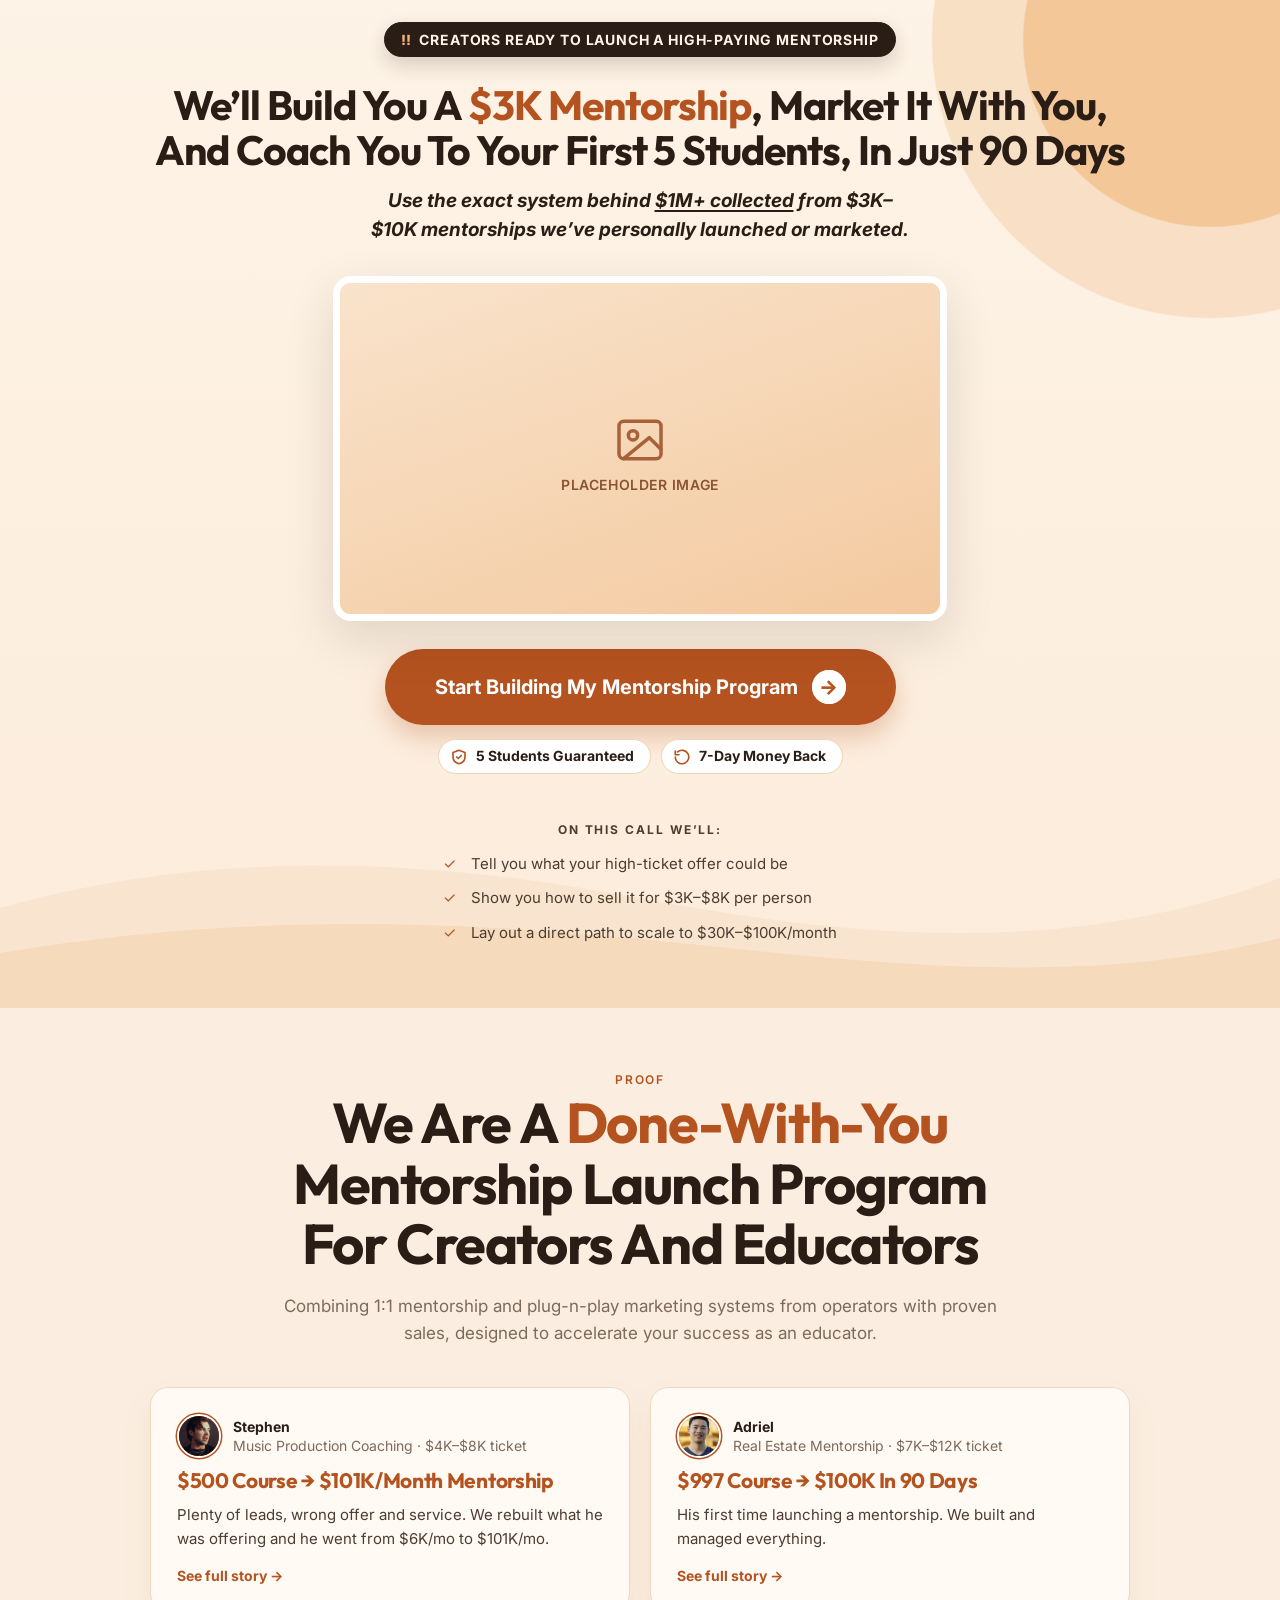
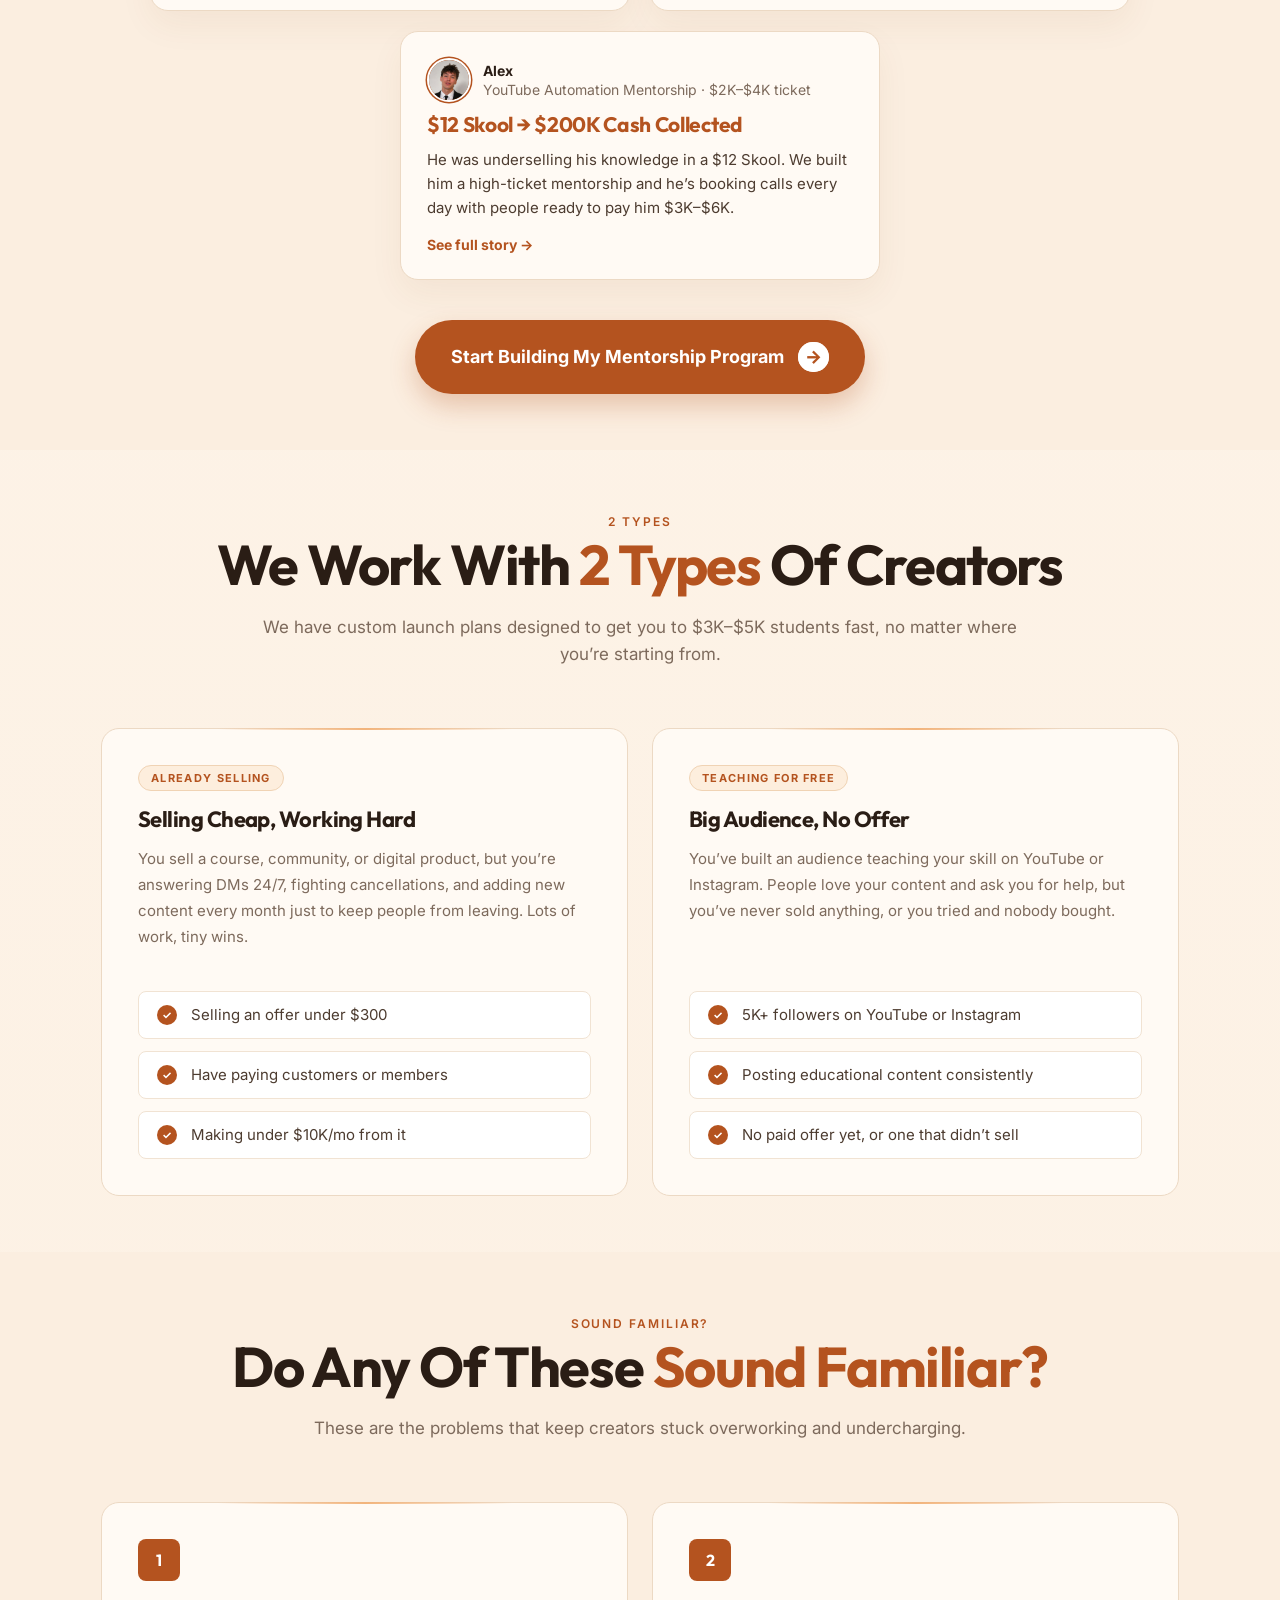
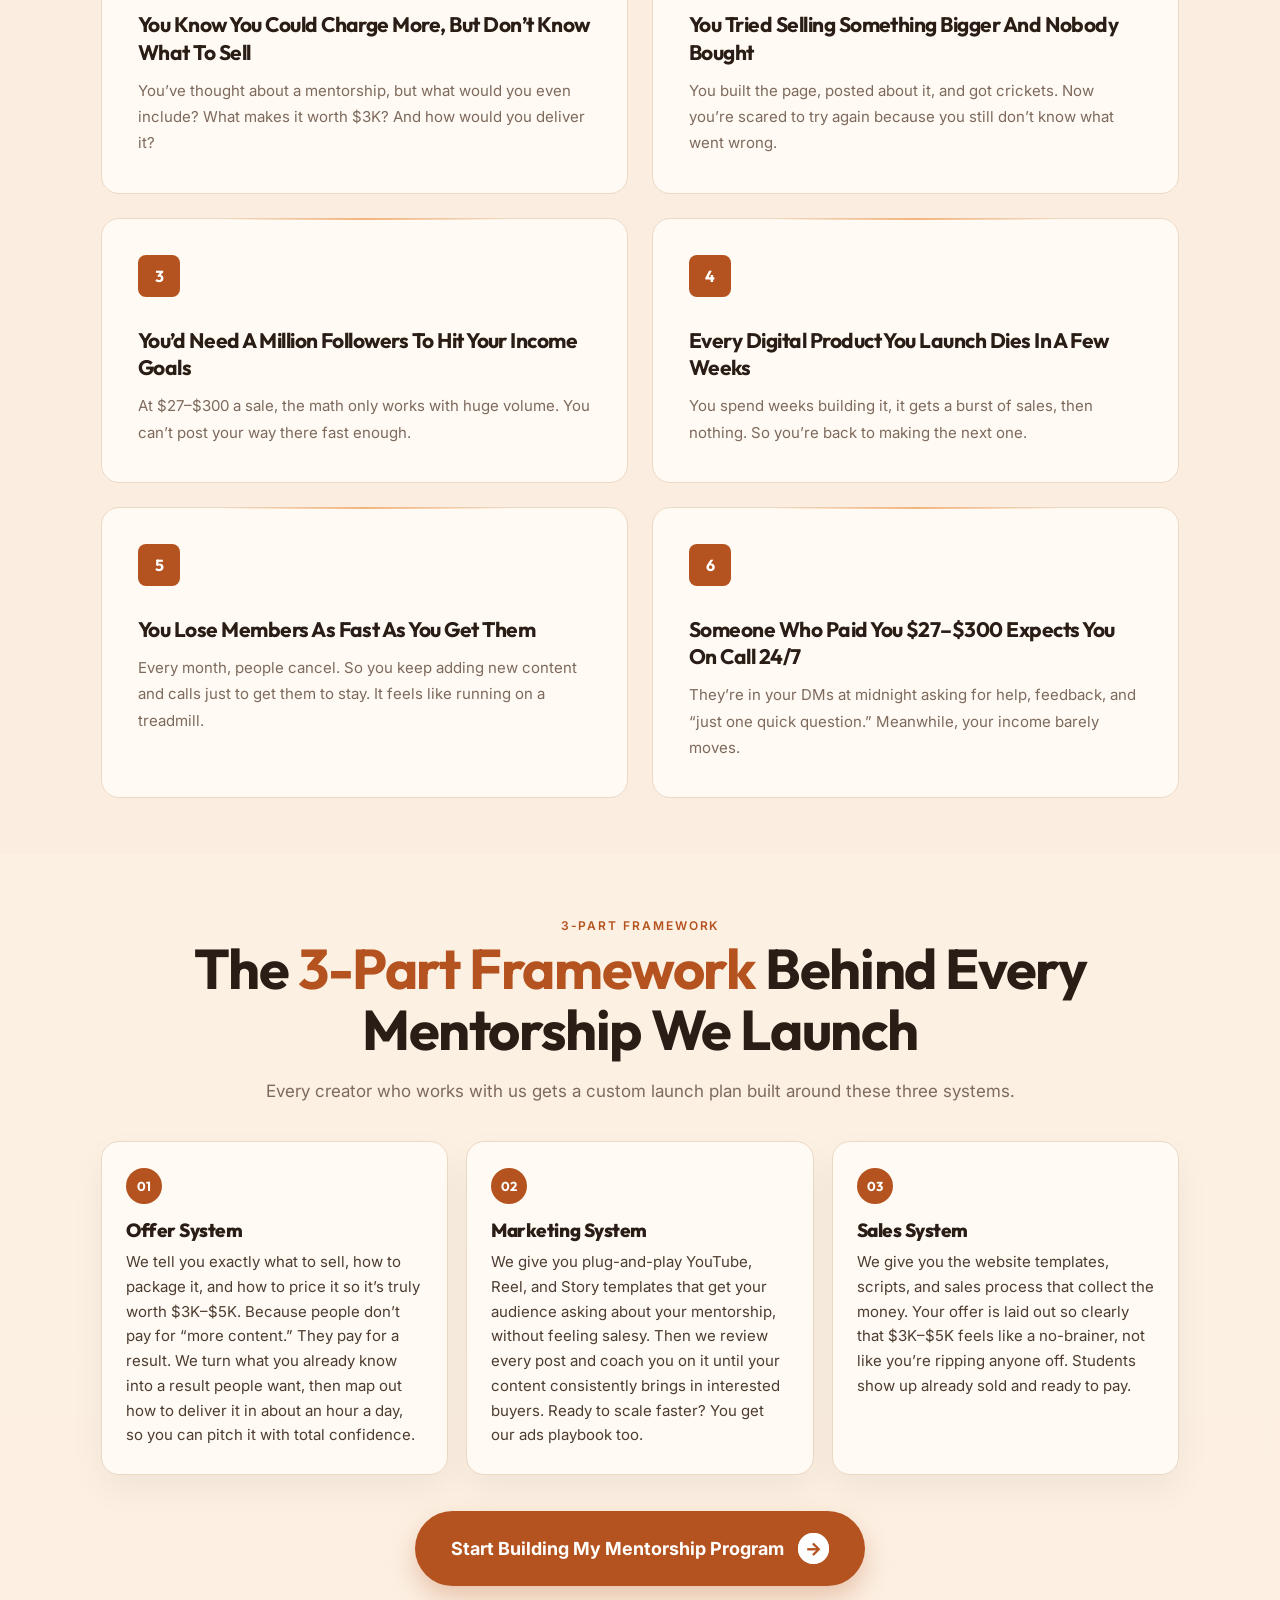
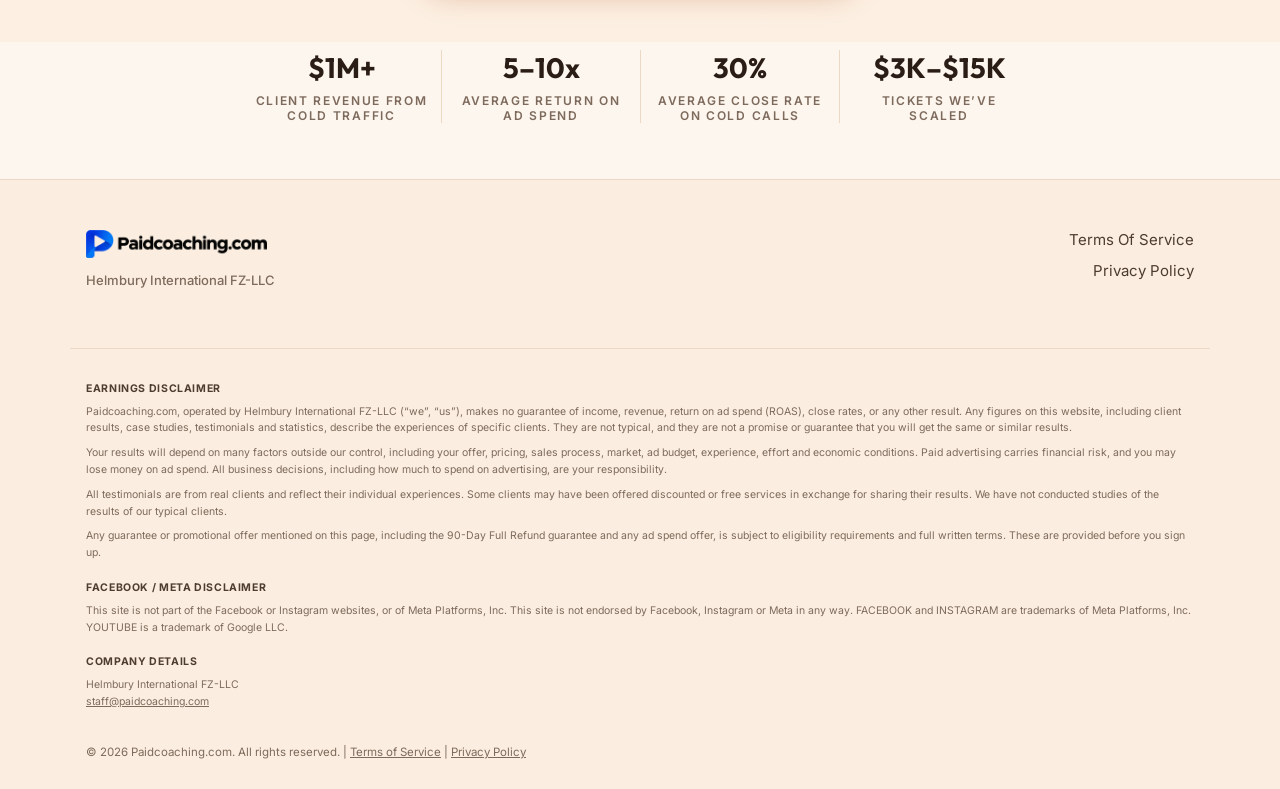
==== commit d80bd331: "Warm theme: Outfit 700 headings/stats (-0.025em), Inter body; hero sun circles + waves background; w" ====
--- a/index.html
+++ b/index.html
@@ -27,7 +27,7 @@
   <link rel="stylesheet" href="styles.css" />
   <link href="https://fonts.googleapis.com/css2?family=Inter+Tight:wght@600;700;800&family=DM+Sans:wght@400;500;600;700&display=swap" rel="stylesheet" />
   <link rel="stylesheet" href="/theme-modern.css" />
-  <link href="https://fonts.googleapis.com/css2?family=Inter+Tight:wght@600;700;800&family=Inter:wght@400;500;600;700;800&display=swap" rel="stylesheet" />
+  <link href="https://fonts.googleapis.com/css2?family=Outfit:wght@600;700;800&family=Inter:wght@400;500;600;700;800&display=swap" rel="stylesheet" />
   <link rel="stylesheet" href="/theme-warm.css" />
   <!-- Meta Pixel Code -->
   <script>
--- a/theme-warm.css
+++ b/theme-warm.css
@@ -21,7 +21,7 @@
   --line: #f1e3d3;
   --line-2: #ecd9c4;
   --mist: #fffaf4;
-  --heading: "Inter Tight", "Inter", system-ui, sans-serif;
+  --heading: "Outfit", "Inter", system-ui, sans-serif;
   --body: "Inter", system-ui, -apple-system, sans-serif;
 }
 
@@ -29,7 +29,7 @@
 .stars { display: none; }
 
 /* Headings: soft serif, normal tracking; highlighted words in italic orange */
-h1, h2, h3, .hero__title, .h2, .conf-title, .step { font-family: var(--heading); letter-spacing: -0.035em; font-weight: 700; }
+h1, h2, h3, .hero__title, .h2, .conf-title, .step { font-family: var(--heading); letter-spacing: -0.025em; font-weight: 700; }
 .hero__title { font-weight: 700; }
 .h2 { font-weight: 700; }
 .accent { color: var(--gold-text); font-style: normal; }
@@ -72,7 +72,7 @@
 .card--glow::before { background: linear-gradient(90deg, transparent, var(--accent-soft), transparent); }
 .story { box-shadow: 0 14px 34px rgba(120, 60, 20, 0.06); }
 .story__metric, .story__more, .case__result, .team-stats strong, .coach__name { color: var(--gold-text); }
-.story__metric, .case__result { font-family: var(--heading); font-weight: 700; letter-spacing: -0.02em; }
+.story__metric, .case__result { font-family: var(--heading); font-weight: 700; letter-spacing: -0.015em; }
 .team-stats strong { font-family: var(--heading); font-weight: 700; color: var(--ink); }
 .type-pill { background: var(--cream); border-color: var(--cream-line); color: var(--gold-text); }
 
@@ -112,3 +112,33 @@
 
 /* Links */
 .footer__links a:hover, .footer__copy a:hover { color: var(--gold-text); }
+
+/* Big stat numbers in Outfit; buttons/labels in Inter */
+.team-stats strong, .stat strong, .steps__n, .num { font-family: var(--heading); font-weight: 700; }
+.cta, .badge, .guarantee-pill, .eyebrow, .type-pill, .oncall__title { font-family: var(--body); }
+
+/* Backgrounds like the reference: cream gradient, soft "sun" circles top-right, layered waves at the bottom of the hero */
+body { background: linear-gradient(180deg, #fdf4e9 0%, #fcefe1 100%); }
+.hero, .conf-hero { position: relative; overflow: hidden; background: linear-gradient(180deg, #fdf3e6 0%, #fcecdb 100%); }
+.hero > .container, .conf-hero > .container { position: relative; z-index: 1; }
+.hero::before, .conf-hero::before {
+  content: ""; position: absolute; z-index: 0; pointer-events: none;
+  top: -240px; right: -210px; width: 560px; height: 560px; border-radius: 50%;
+  background:
+    radial-gradient(circle at 50% 50%, #f2c08b 0 47%, transparent 47.4%),
+    radial-gradient(circle at 50% 50%, #f8ddc0 0 70%, transparent 70.4%);
+  opacity: 0.85;
+}
+.hero::after, .conf-hero::after {
+  content: ""; position: absolute; z-index: 0; pointer-events: none; left: 0; right: 0; bottom: 0; height: 220px;
+  background: url("data:image/svg+xml,%3Csvg xmlns='http://www.w3.org/2000/svg' viewBox='0 0 1440 220' preserveAspectRatio='none'%3E%3Cpath d='M0 120 C 240 60 480 70 720 110 S 1200 170 1440 90 V220 H0Z' fill='%23f8e2cb' fill-opacity='0.75'/%3E%3Cpath d='M0 165 C 300 120 560 135 820 160 S 1260 190 1440 150 V220 H0Z' fill='%23f5d6b5' fill-opacity='0.7'/%3E%3C/svg%3E") bottom / 100% 100% no-repeat;
+}
+@media (max-width: 760px) {
+  .hero::before, .conf-hero::before { top: -150px; right: -150px; width: 320px; height: 320px; opacity: 0.7; }
+  .hero::after, .conf-hero::after { height: 120px; }
+}
+.vsl { border: 7px solid #ffffff; box-shadow: 0 24px 60px rgba(120, 60, 20, 0.16); }
+@media (max-width: 760px) { .vsl { border-width: 5px; } }
+/* Eyebrow pill: dark brown like the reference CTA block, !! in its light peach */
+.hero .badge { background: #2a1d15; color: #fdf3e6; border-color: #2a1d15; box-shadow: 0 8px 20px rgba(42, 29, 21, 0.18); }
+.hero .badge .badge__alert { color: var(--accent-soft); }
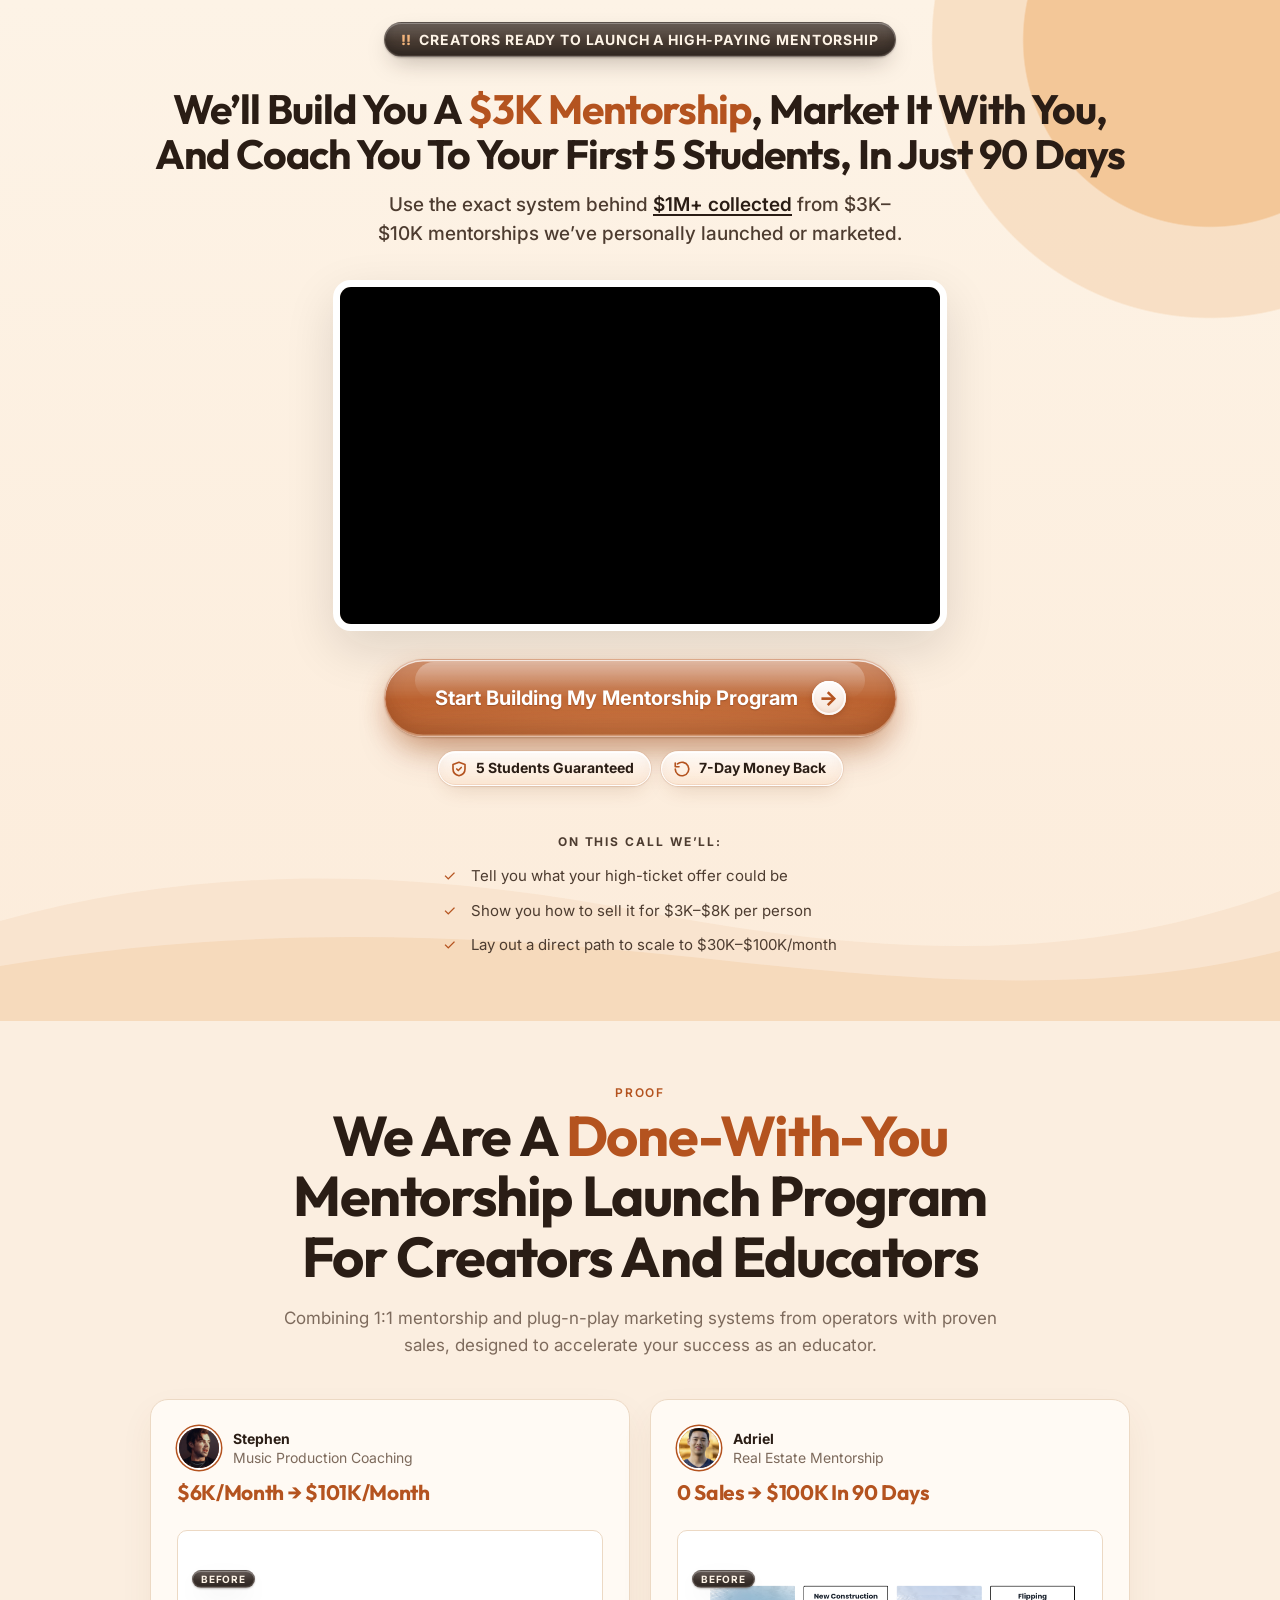
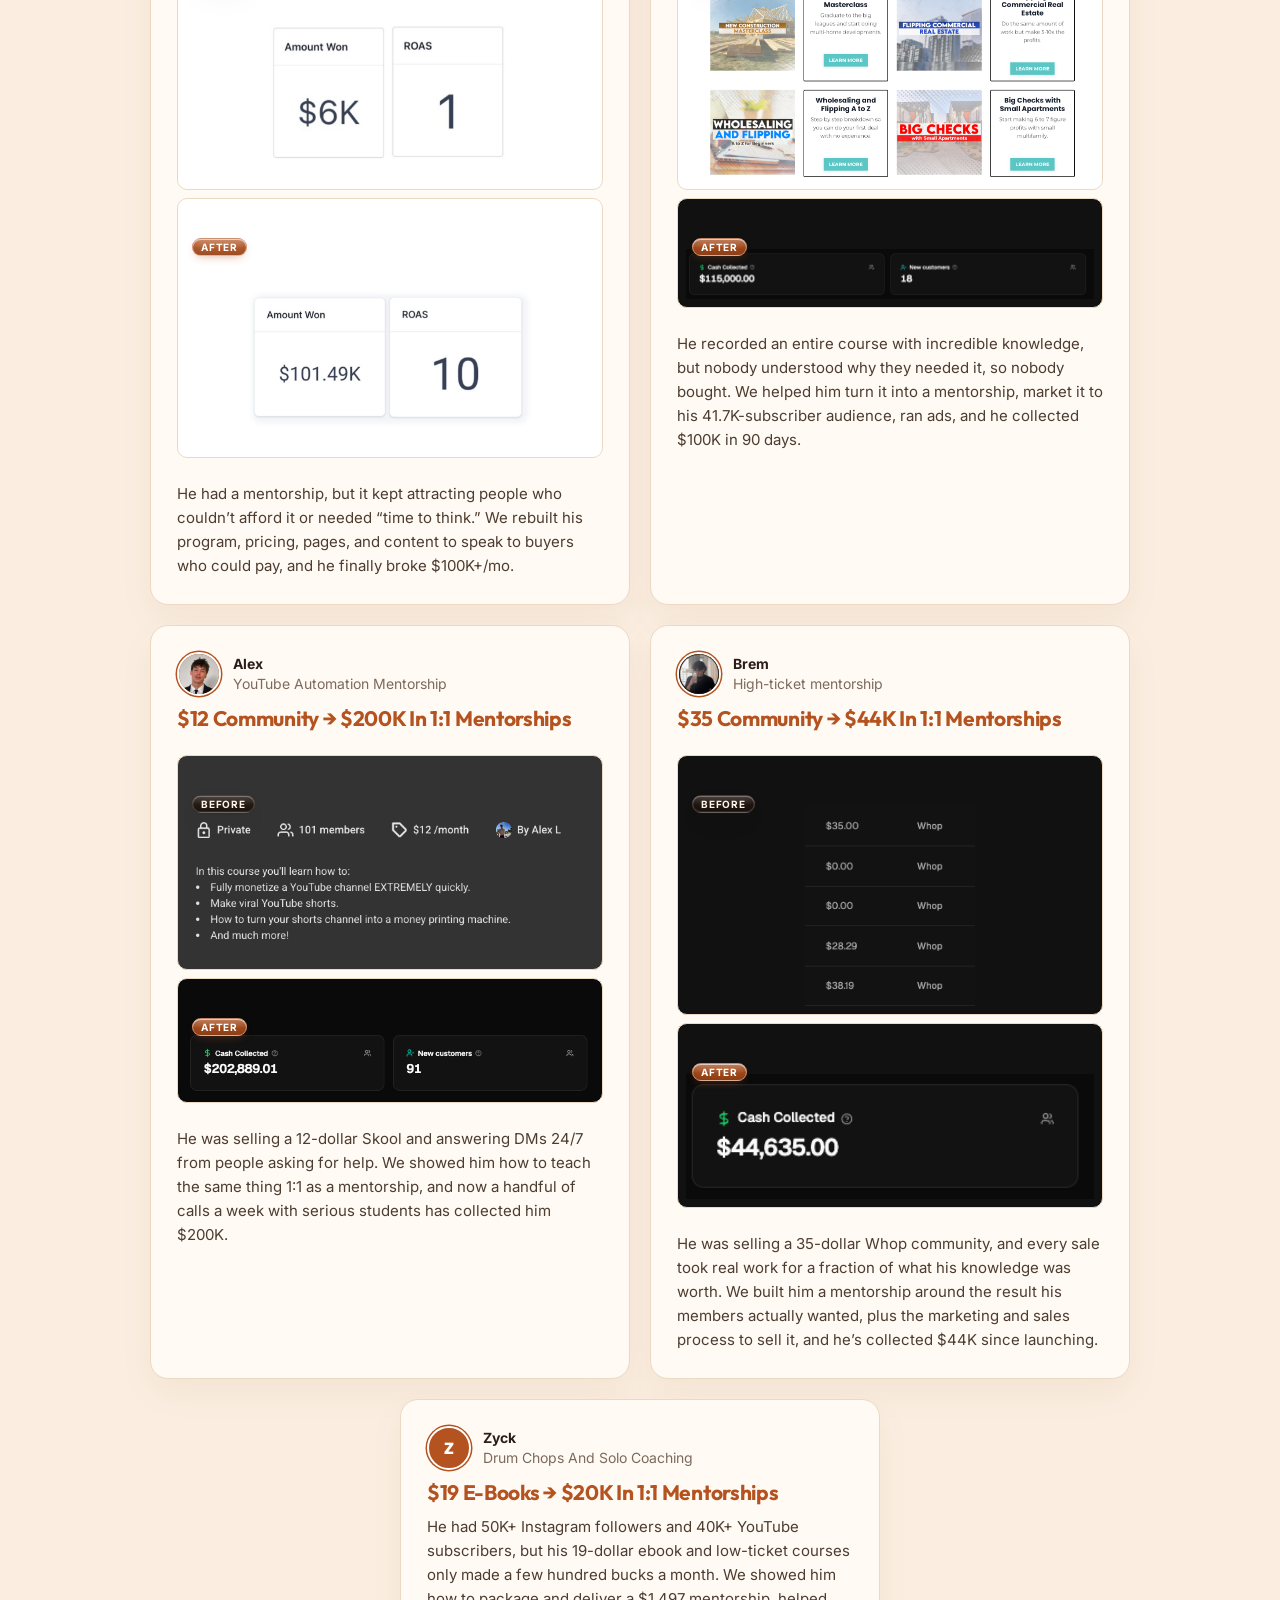
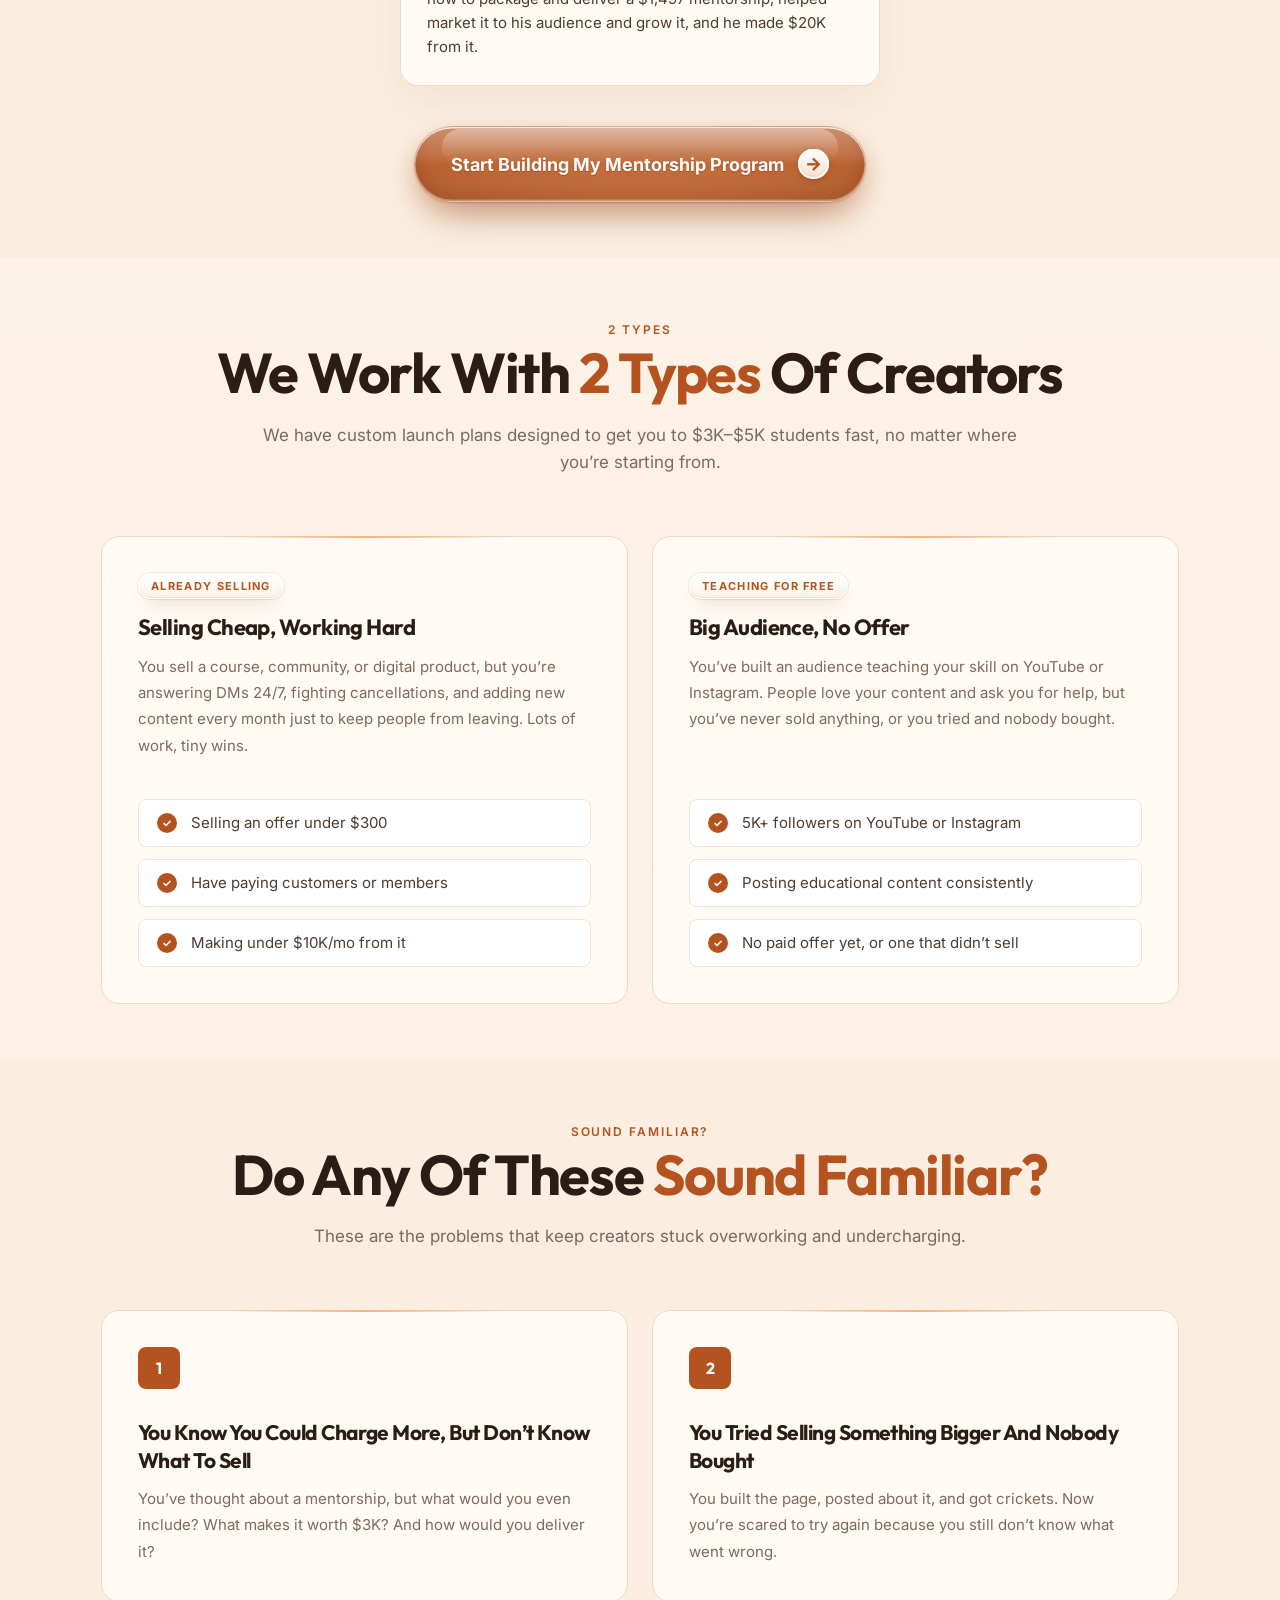
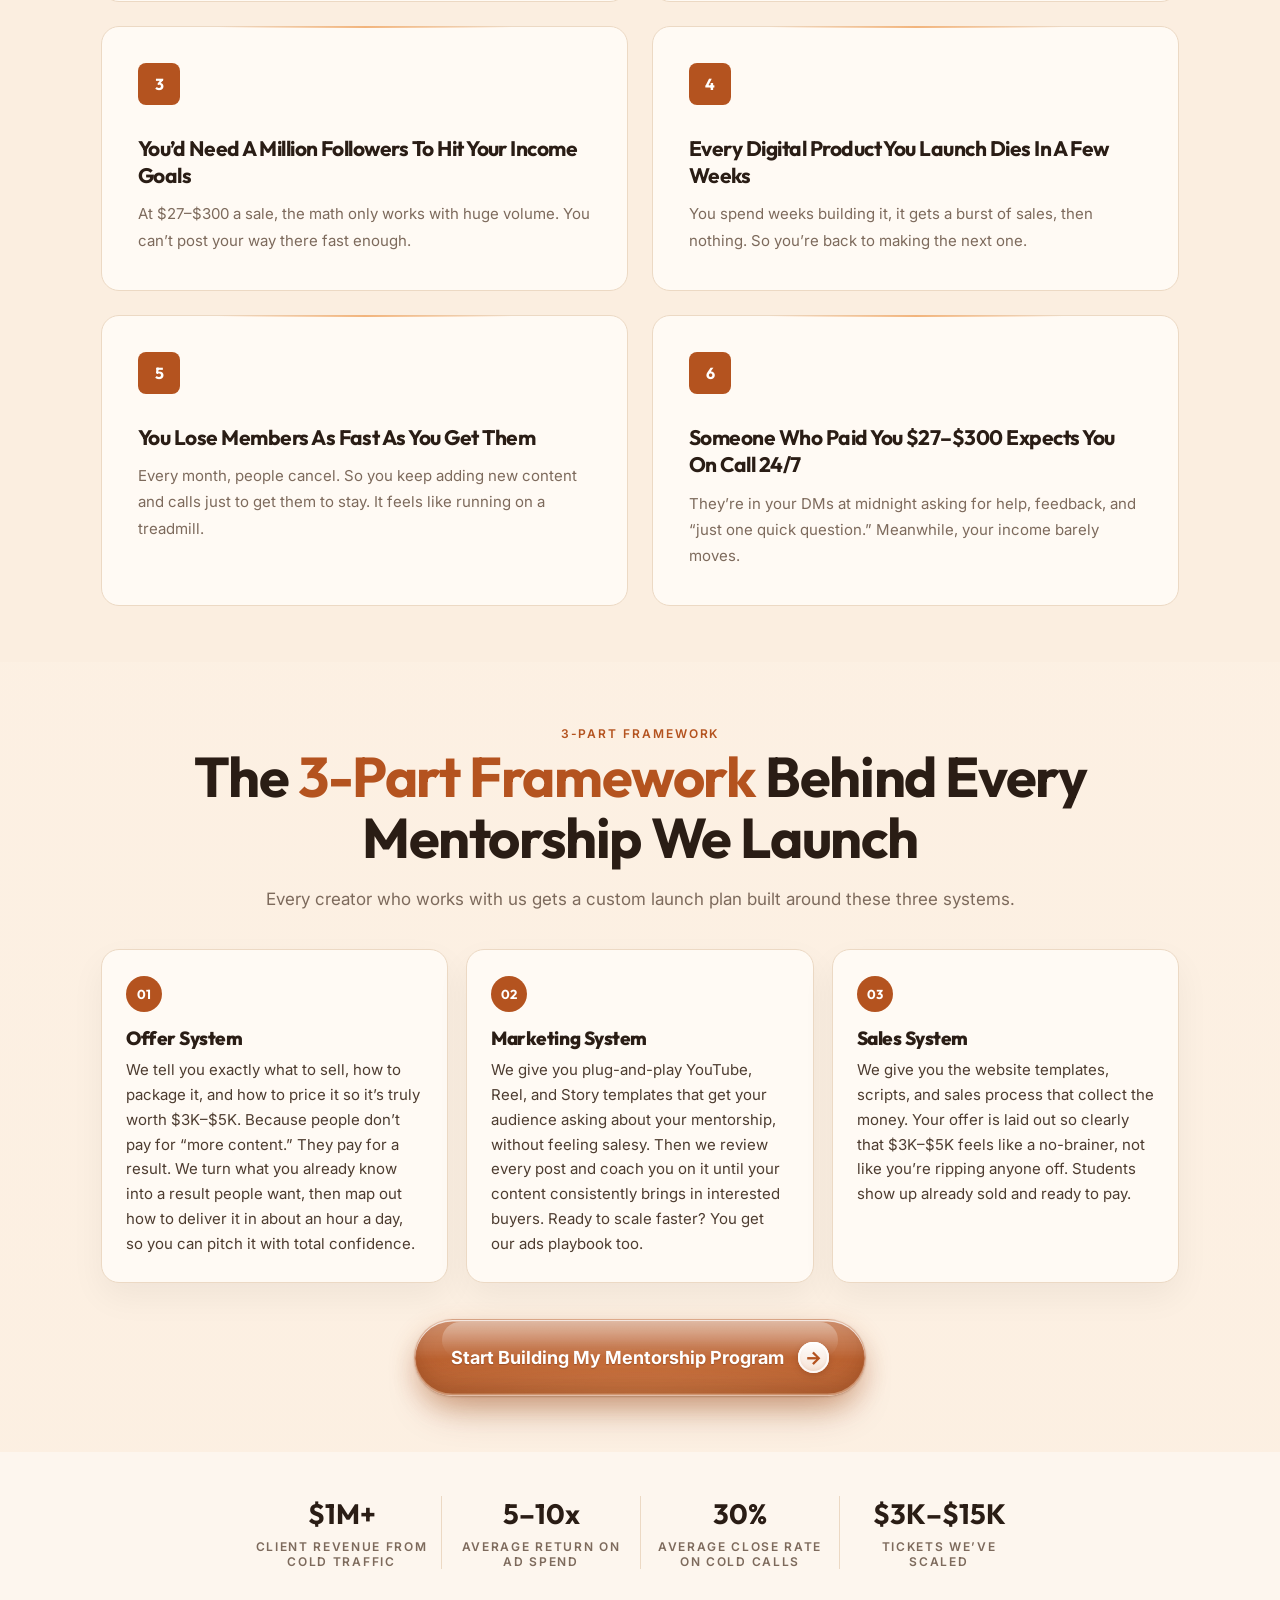
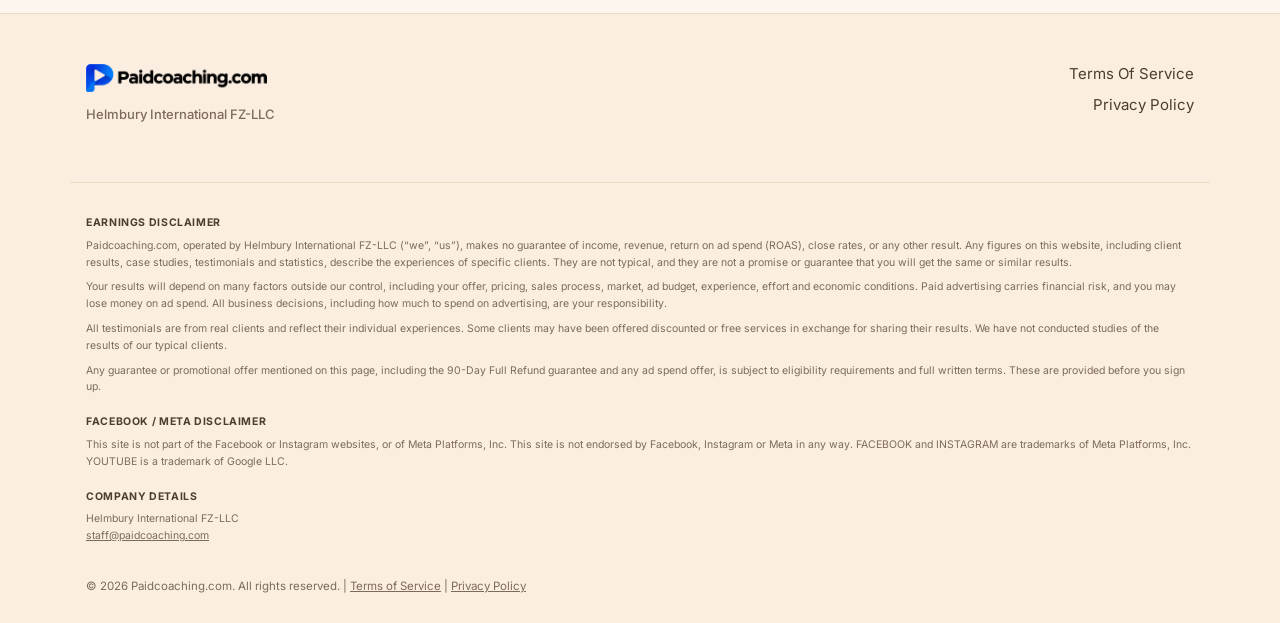
==== commit c8cf164a: "Main page VSL: vturb 6b036872f3f97f756ae3b923 Co-Authored-By: Claude Opus 5.5 <noreply@anthropic.com" ====
--- a/index.html
+++ b/index.html
@@ -59,11 +59,8 @@
           We’ll Build You A <span class="accent accent--blue">$3K Mentorship</span>, Market It With You, And Coach You To Your First 5 Students, In Just&nbsp;90&nbsp;Days
         </h1>
         <p class="hero__sub">Use the exact system behind <span class="accent">$1M+ collected</span> from $3K–$10K mentorships we’ve personally launched or marketed.</p>
-        <div class="vsl vsl--placeholder" id="vsl">
-          <div class="vsl-ph" role="img" aria-label="Placeholder image">
-            <svg viewBox="0 0 24 24" aria-hidden="true"><rect x="3" y="4" width="18" height="16" rx="2"/><circle cx="9" cy="10" r="2"/><path d="m21 16-5-5L5 20"/></svg>
-            <span>Placeholder image</span>
-          </div>
+        <div class="vsl vsl--embed" id="vsl">
+          <vturb-smartplayer id="vid-6b036872f3f97f756ae3b923" style="display: block; margin: 0 auto; width: 100%; "><div class="vturb-player-placeholder" style="position: relative; width: 100%; padding: 56.25% 0 0; z-index: 0; background-color: black;"></div></vturb-smartplayer> <script type="text/javascript"> var s=document.createElement("script"); s.src="https://scripts.converteai.net/3b9d5e0c-cdfa-409b-9c8d-b0d07c3dcb14/players/6b036872f3f97f756ae3b923/v4/player.js", s.async=!0,document.head.appendChild(s); </script>
         </div>
 
         <a class="cta js-cta" href="#apply">Start Building My Mentorship Program <span class="cta__arrow">→</span></a>
--- a/theme-warm.css
+++ b/theme-warm.css
@@ -142,3 +142,124 @@
 /* Eyebrow pill: dark brown like the reference CTA block, !! in its light peach */
 .hero .badge { background: #2a1d15; color: #fdf3e6; border-color: #2a1d15; box-shadow: 0 8px 20px rgba(42, 29, 21, 0.18); }
 .hero .badge .badge__alert { color: var(--accent-soft); }
+/* Subheadline: plain Inter like the reference (no italic, medium weight) */
+.hero__sub { font-family: var(--body); font-style: normal; font-weight: 500; color: var(--muted-2); letter-spacing: 0; }
+.hero__sub .accent { color: var(--ink); font-weight: 600; }
+.section.section--stats { padding-top: 44px; padding-bottom: 44px; }
+@media (max-width: 760px) { .section.section--stats { padding-top: 32px; padding-bottom: 32px; } }
+@media (min-width: 761px) { .stories > .story:nth-child(5):last-child { grid-column: 1 / -1; justify-self: center; width: calc(50% - 10px); } .stories > .story:nth-child(3):not(:last-child) { grid-column: auto; justify-self: stretch; width: auto; } }
+.result__soon { position: absolute; inset: 0; display: grid; place-items: center; font: 600 13px var(--body); letter-spacing: 0.08em; text-transform: uppercase; color: #8a5434; background: linear-gradient(160deg, #f9e3cb 0%, #f3c99f 100%); }
+.stat.stat--main, .stat--out.stat--main { color: #ffffff; border-color: var(--gold); }
+.stat--main strong { color: #ffffff; }
+.stat--main span { color: rgba(255, 255, 255, 0.88); }
+/* Proof cards: screenshots inside the card, between the title and the breakdown */
+.story__shots { display: grid; grid-template-columns: 1fr 1fr; gap: 8px; margin: 14px 0 4px; }
+.story__shot { position: relative; display: block; aspect-ratio: 4 / 3; border-radius: 10px; overflow: hidden; background: #ffffff; border: 1px solid var(--line-2); }
+.story__shot img { position: absolute; inset: 0; width: 100%; height: 100%; object-fit: contain; padding: 22px 6px 6px; box-sizing: border-box; }
+.story__shot-label { position: absolute; top: 6px; left: 6px; z-index: 1; padding: 2px 8px; border-radius: 999px; background: #2a1d15; color: #fdf3e6; font: 700 10px var(--body); letter-spacing: 0.08em; text-transform: uppercase; }
+.story__shot + .story__shot .story__shot-label { background: var(--gold); color: #ffffff; }
+.story__shots + .story__blurb { margin-top: 10px; }
+.story__shots { width: 100%; align-self: stretch; box-sizing: border-box; }
+/* stack screenshots full width at their natural shape so wide dashboards stay readable */
+.story__shots { grid-template-columns: 1fr; gap: 8px; }
+.story__shot { aspect-ratio: auto; padding: 30px 8px 8px; box-sizing: border-box; }
+.story__shot img { position: static; display: block; width: 100%; height: auto; max-height: 200px; object-fit: contain; padding: 0; margin: 0 auto; }
+
+/* ---- Liquid-glass buttons (inspired by Apple's Liquid Glass), same burnt orange ---- */
+.cta, .hero .cta, .audit-form .audit-form__submit.cta {
+  position: relative; isolation: isolate; overflow: hidden;
+  border: 1px solid rgba(255, 255, 255, 0.38); border-radius: 999px;
+  background:
+    linear-gradient(180deg, rgba(255, 255, 255, 0.30) 0%, rgba(255, 255, 255, 0.10) 38%, rgba(255, 255, 255, 0) 52%, rgba(60, 20, 0, 0.10) 100%),
+    radial-gradient(120% 140% at 50% 120%, rgba(255, 170, 110, 0.55) 0%, rgba(255, 170, 110, 0) 60%),
+    rgba(180, 83, 31, 0.90);
+  -webkit-backdrop-filter: blur(14px) saturate(170%); backdrop-filter: blur(14px) saturate(170%);
+  box-shadow:
+    inset 0 1.5px 0 rgba(255, 255, 255, 0.75),      /* bright top rim */
+    inset 0 -1.5px 0 rgba(255, 220, 190, 0.35),     /* soft bottom rim */
+    inset 0 -10px 18px rgba(90, 30, 5, 0.22),       /* depth at the base */
+    inset 0 0 0 1px rgba(255, 255, 255, 0.12),
+    0 1px 2px rgba(90, 35, 5, 0.25),
+    0 10px 26px rgba(180, 83, 31, 0.30),
+    0 22px 44px -18px rgba(120, 50, 10, 0.45);
+  text-shadow: 0 1px 1px rgba(90, 30, 5, 0.35);
+  transition: transform 0.25s cubic-bezier(.2,.8,.2,1), box-shadow 0.25s ease, background-color 0.25s ease, filter 0.25s ease;
+}
+/* specular highlight sweep across the top, like light on curved glass */
+.cta::before {
+  content: ""; position: absolute; z-index: -1; pointer-events: none;
+  left: 6%; right: 6%; top: 2px; height: 48%;
+  border-radius: 999px;
+  background: linear-gradient(180deg, rgba(255, 255, 255, 0.55) 0%, rgba(255, 255, 255, 0.10) 70%, rgba(255, 255, 255, 0) 100%);
+  opacity: 0.65; filter: blur(0.5px);
+}
+/* moving sheen on hover */
+.cta::after {
+  content: ""; position: absolute; z-index: -1; pointer-events: none; top: 0; bottom: 0; width: 40%; left: -60%;
+  background: linear-gradient(100deg, rgba(255, 255, 255, 0) 0%, rgba(255, 255, 255, 0.28) 50%, rgba(255, 255, 255, 0) 100%);
+  transform: skewX(-18deg); transition: left 0.7s cubic-bezier(.2,.8,.2,1);
+}
+.cta:hover {
+  transform: translateY(-2px) scale(1.01);
+  background-color: transparent; filter: saturate(1.08) brightness(1.04);
+  box-shadow:
+    inset 0 1.5px 0 rgba(255, 255, 255, 0.85),
+    inset 0 -1.5px 0 rgba(255, 220, 190, 0.4),
+    inset 0 -10px 18px rgba(90, 30, 5, 0.2),
+    inset 0 0 0 1px rgba(255, 255, 255, 0.16),
+    0 2px 4px rgba(90, 35, 5, 0.25),
+    0 16px 34px rgba(180, 83, 31, 0.36),
+    0 28px 52px -20px rgba(120, 50, 10, 0.5);
+}
+.cta:hover::after { left: 120%; }
+.cta:active { transform: translateY(0) scale(0.985); }
+/* arrow bubble: frosted white glass */
+.cta .cta__arrow {
+  background: linear-gradient(180deg, rgba(255, 255, 255, 0.98), rgba(255, 245, 236, 0.88));
+  box-shadow: inset 0 1px 0 #ffffff, inset 0 -2px 4px rgba(180, 83, 31, 0.18), 0 2px 6px rgba(90, 30, 5, 0.25);
+  text-shadow: none;
+}
+@media (max-width: 760px) { .cta .cta__arrow { background: none; box-shadow: none; text-shadow: 0 1px 1px rgba(90, 30, 5, 0.35); } }
+
+/* ---- Liquid glass on the other pills / buttons ---- */
+/* Dark glass: eyebrow pill + "Before" tags */
+.hero .badge, .story__shot-label {
+  position: relative; overflow: hidden;
+  border: 1px solid rgba(255, 255, 255, 0.16);
+  background:
+    linear-gradient(180deg, rgba(255, 255, 255, 0.18) 0%, rgba(255, 255, 255, 0.04) 45%, rgba(255, 255, 255, 0) 55%, rgba(0, 0, 0, 0.18) 100%),
+    rgba(42, 29, 21, 0.86);
+  -webkit-backdrop-filter: blur(14px) saturate(160%); backdrop-filter: blur(14px) saturate(160%);
+  box-shadow:
+    inset 0 1px 0 rgba(255, 255, 255, 0.28),
+    inset 0 -1px 0 rgba(255, 220, 190, 0.10),
+    inset 0 -6px 12px rgba(0, 0, 0, 0.25),
+    0 1px 2px rgba(42, 29, 21, 0.25),
+    0 10px 24px -8px rgba(42, 29, 21, 0.35);
+}
+/* Orange glass: "After" tags */
+.story__shot + .story__shot .story__shot-label {
+  border-color: rgba(255, 255, 255, 0.35);
+  background:
+    linear-gradient(180deg, rgba(255, 255, 255, 0.30) 0%, rgba(255, 255, 255, 0.08) 45%, rgba(255, 255, 255, 0) 55%, rgba(60, 20, 0, 0.12) 100%),
+    rgba(180, 83, 31, 0.92);
+  box-shadow: inset 0 1px 0 rgba(255, 255, 255, 0.6), inset 0 -4px 8px rgba(90, 30, 5, 0.22), 0 4px 10px -4px rgba(180, 83, 31, 0.45);
+}
+/* Clear glass: guarantee pills, rating, card pills and tags, confirmation dropdown buttons */
+.guarantee-pill, .rating, .type-pill, .case__tag, .case summary {
+  position: relative;
+  border: 1px solid rgba(255, 255, 255, 0.85);
+  background:
+    linear-gradient(180deg, rgba(255, 255, 255, 0.92) 0%, rgba(255, 255, 255, 0.55) 50%, rgba(255, 244, 232, 0.45) 100%);
+  -webkit-backdrop-filter: blur(16px) saturate(170%); backdrop-filter: blur(16px) saturate(170%);
+  box-shadow:
+    inset 0 1px 0 #ffffff,
+    inset 0 -1px 0 rgba(180, 83, 31, 0.10),
+    inset 0 -6px 12px rgba(180, 83, 31, 0.06),
+    0 0 0 1px rgba(180, 83, 31, 0.10),
+    0 1px 2px rgba(120, 60, 20, 0.08),
+    0 8px 22px -8px rgba(120, 60, 20, 0.22);
+}
+.type-pill, .case__tag { color: var(--gold-text); }
+.case summary { color: var(--gold-text); border-radius: 999px; transition: transform 0.2s ease, box-shadow 0.2s ease; }
+.case summary:hover { transform: translateY(-1px); box-shadow: inset 0 1px 0 #ffffff, inset 0 -6px 12px rgba(180, 83, 31, 0.08), 0 0 0 1px rgba(180, 83, 31, 0.16), 0 10px 24px -8px rgba(120, 60, 20, 0.28); }
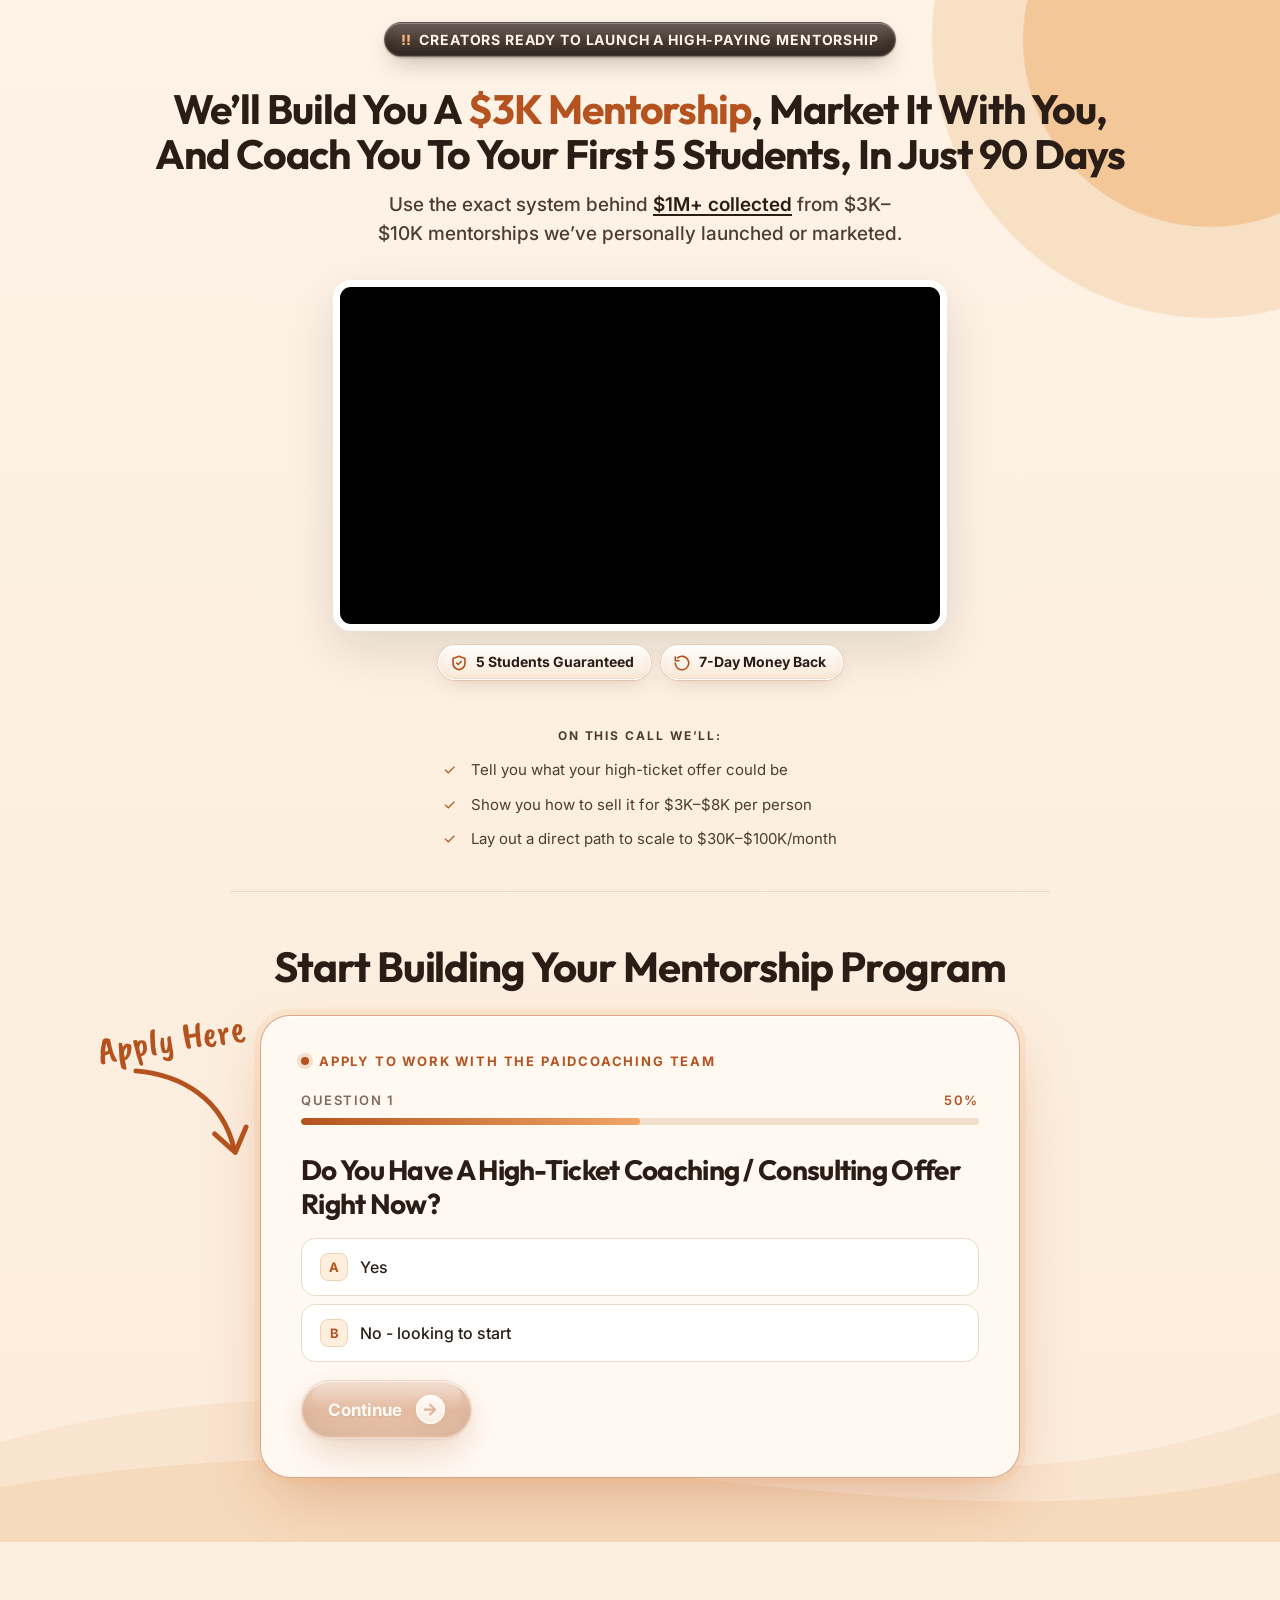
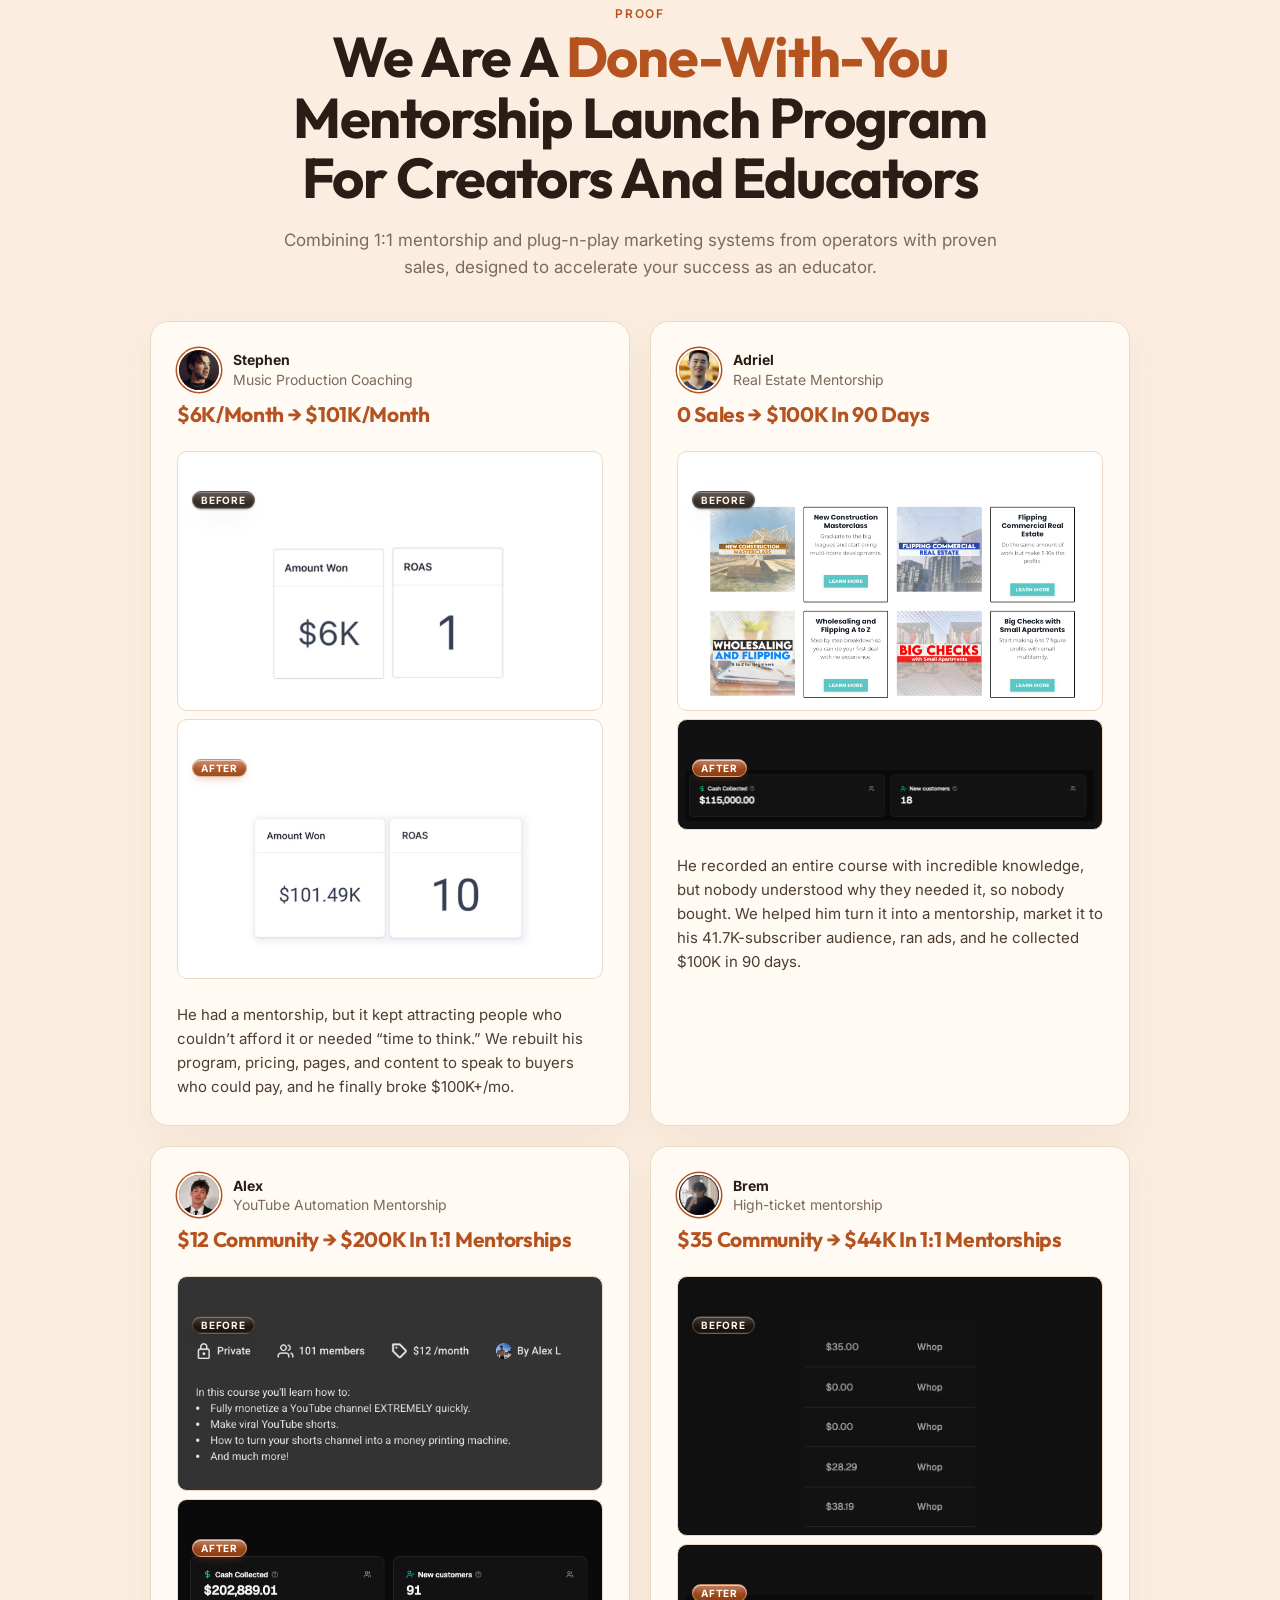
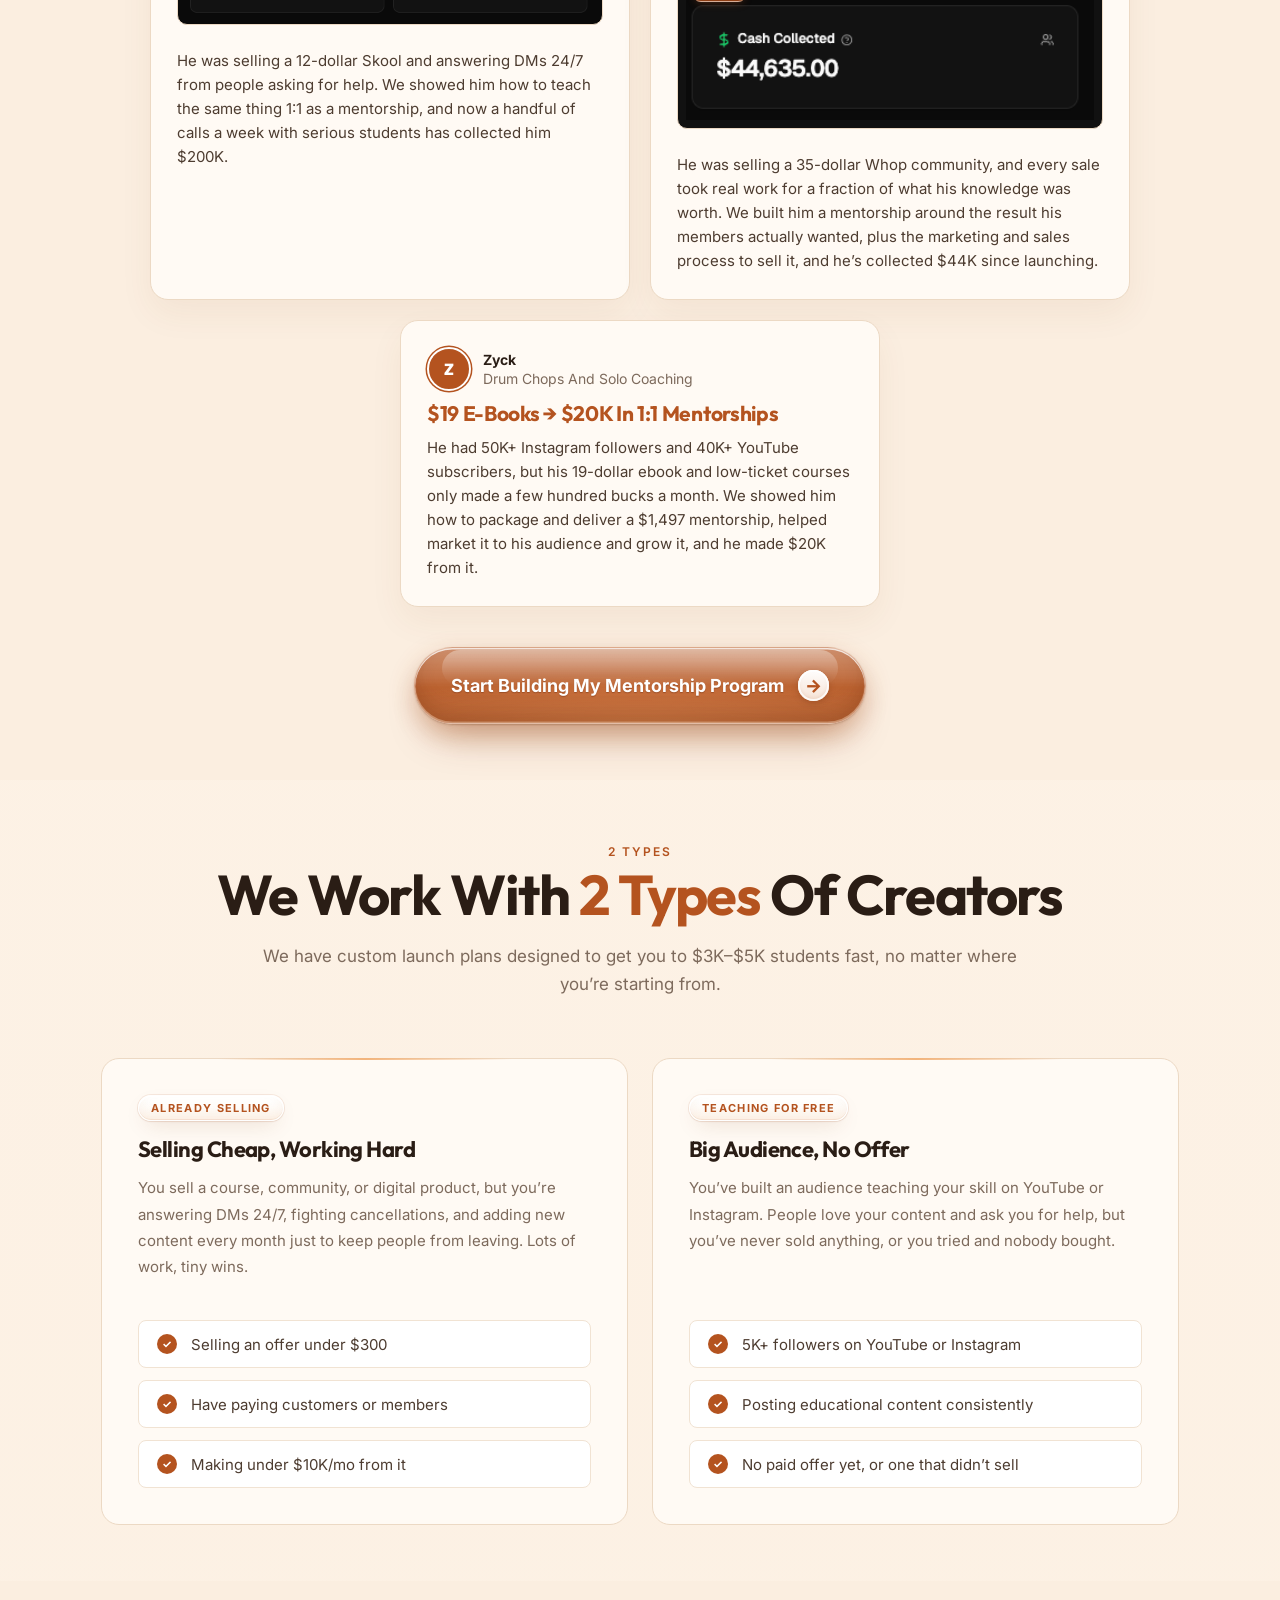
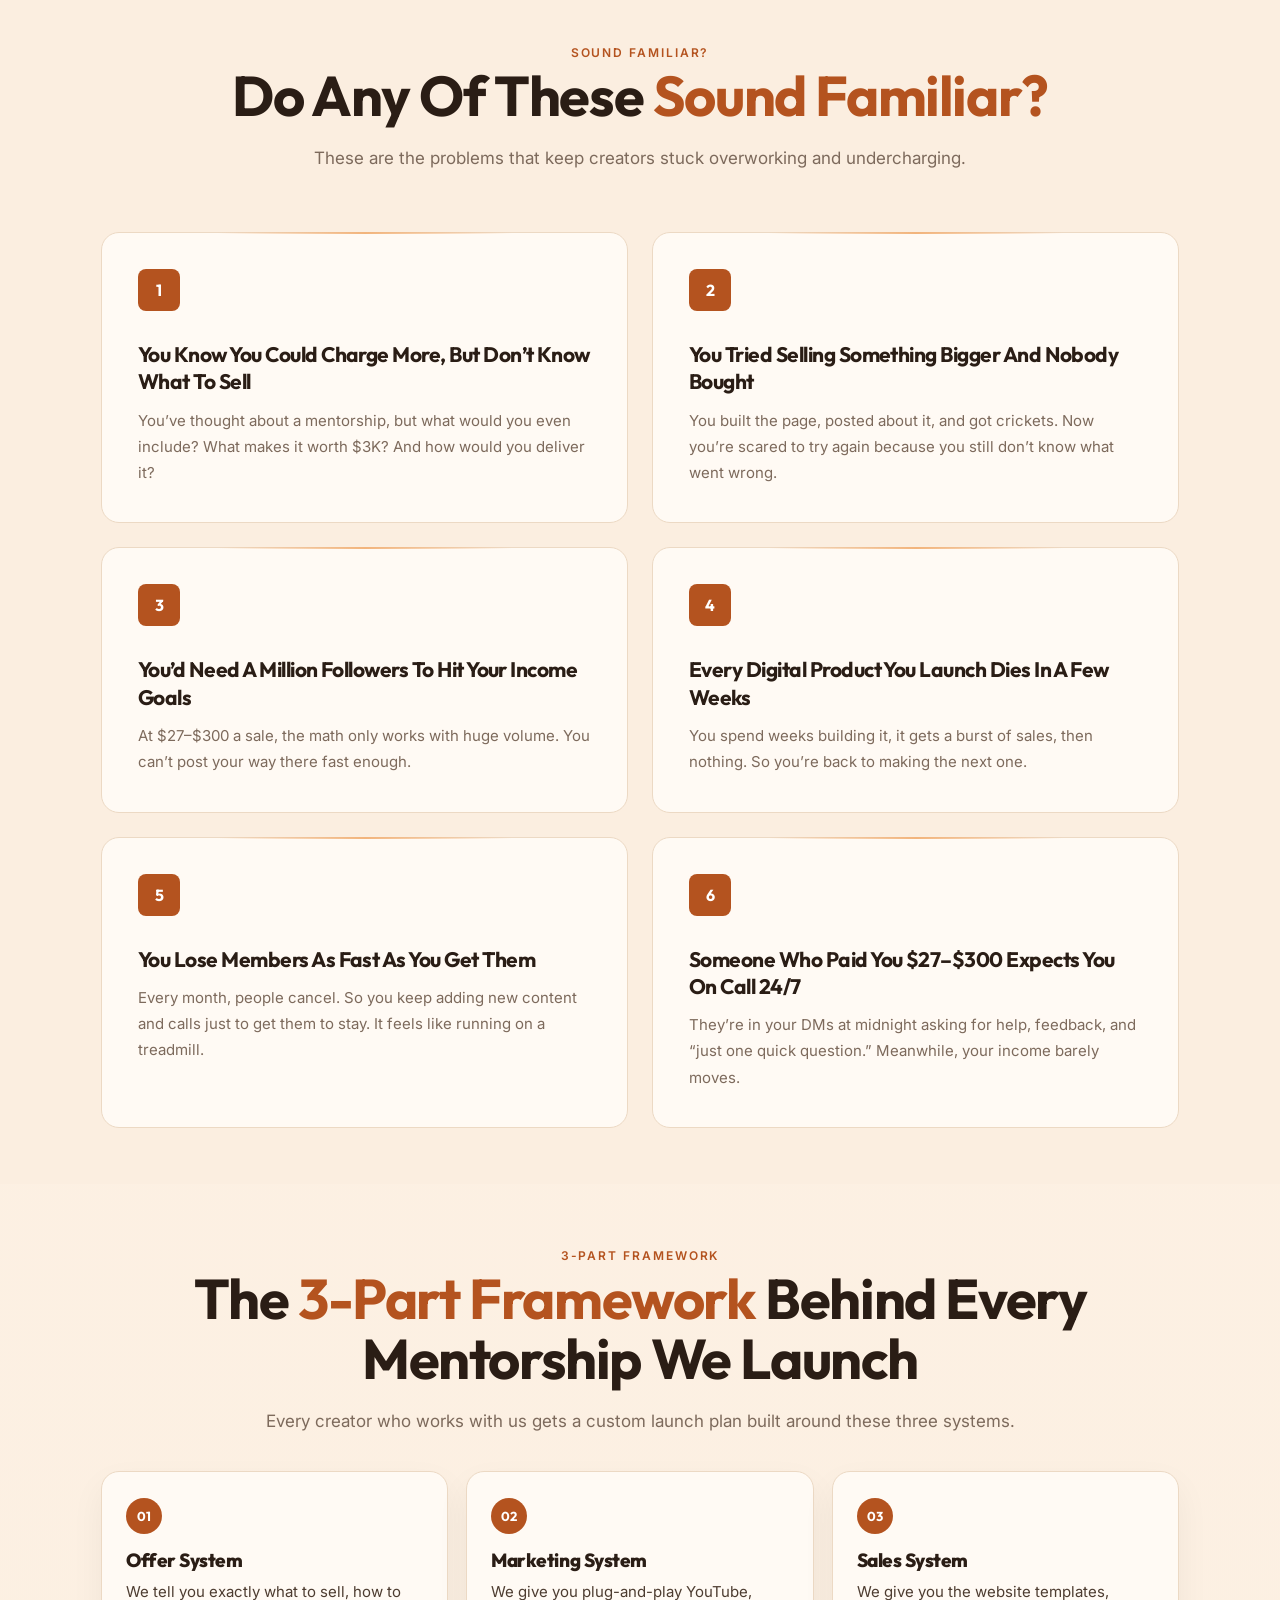
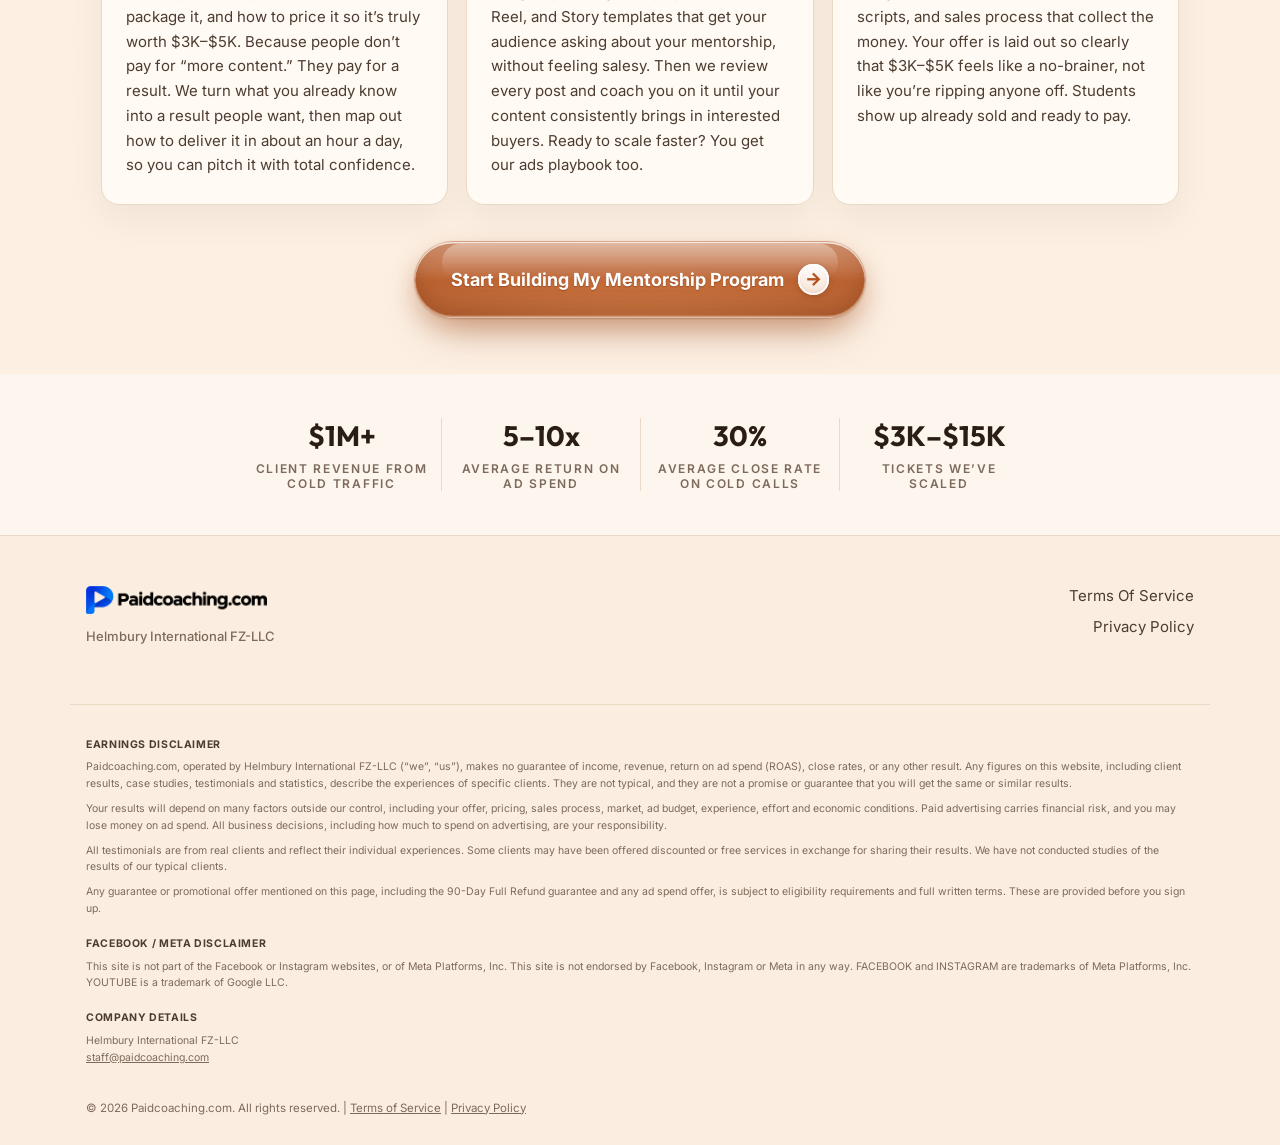
==== commit f1a1a432: "Main page: on-page application form replaces hero button; buttons scroll to it; Typeform popup as te" ====
--- a/index.html
+++ b/index.html
@@ -29,6 +29,8 @@
   <link rel="stylesheet" href="/theme-modern.css" />
   <link href="https://fonts.googleapis.com/css2?family=Outfit:wght@600;700;800&family=Inter:wght@400;500;600;700;800&display=swap" rel="stylesheet" />
   <link rel="stylesheet" href="/theme-warm.css" />
+  <link href="https://fonts.googleapis.com/css2?family=Caveat+Brush&display=swap" rel="stylesheet" />
+  <link rel="stylesheet" href="/apply-form.css" />
   <!-- Meta Pixel Code -->
   <script>
   !function(f,b,e,v,n,t,s)
@@ -63,7 +65,6 @@
           <vturb-smartplayer id="vid-6b036872f3f97f756ae3b923" style="display: block; margin: 0 auto; width: 100%; "><div class="vturb-player-placeholder" style="position: relative; width: 100%; padding: 56.25% 0 0; z-index: 0; background-color: black;"></div></vturb-smartplayer> <script type="text/javascript"> var s=document.createElement("script"); s.src="https://scripts.converteai.net/3b9d5e0c-cdfa-409b-9c8d-b0d07c3dcb14/players/6b036872f3f97f756ae3b923/v4/player.js", s.async=!0,document.head.appendChild(s); </script>
         </div>
 
-        <a class="cta js-cta" href="#apply">Start Building My Mentorship Program <span class="cta__arrow">→</span></a>
         <div class="pill-row">
           <p class="guarantee-pill"><svg viewBox="0 0 24 24" aria-hidden="true"><path d="M12 3 4 6v6c0 5 3.5 8 8 9 4.5-1 8-4 8-9V6z"/><path d="m9 12 2 2 4-4"/></svg><span>5 Students Guaranteed</span></p>
           <p class="guarantee-pill"><svg viewBox="0 0 24 24" aria-hidden="true"><path d="M3 12a9 9 0 1 0 3-6.7"/><path d="M3 4v5h5"/></svg><span>7-Day Money Back</span></p>
@@ -75,6 +76,19 @@
             <li>Show you how to sell it for $3K–$8K per person</li>
             <li>Lay out a direct path to scale to $30K–$100K/month</li>
           </ul>
+        </div>
+
+        <div class="apply" id="apply">
+          <h2 class="h2">Start Building Your Mentorship Program</h2>
+          <div class="apply__wrap">
+            <div class="apply__here" aria-hidden="true"><b>Apply Here</b><svg viewBox="0 0 120 96"><path d="M4 6 C 50 10, 92 34, 104 86"/><path d="M84 70 L105 89 L116 63"/></svg></div>
+            <div class="apply__card" id="apply-form">
+              <p class="apply__eyebrow">Apply To Work With The Paidcoaching Team</p>
+              <div class="apply__meta"><span class="apply__num">Question 1</span><span class="apply__pct">50%</span></div>
+              <div class="apply__bar" role="progressbar" aria-label="Application progress" aria-valuemin="0" aria-valuemax="100" aria-valuenow="50"><span style="width:50%"></span></div>
+              <div class="apply__stage"></div>
+            </div>
+          </div>
         </div>
       </div>
     </section>
@@ -231,5 +245,6 @@
 
   <script src="//embed.typeform.com/next/embed.js"></script>
   <script src="script.js"></script>
+  <script src="/apply-form.js"></script>
 </body>
 </html>
--- a/theme-warm.css
+++ b/theme-warm.css
@@ -263,3 +263,4 @@
 .type-pill, .case__tag { color: var(--gold-text); }
 .case summary { color: var(--gold-text); border-radius: 999px; transition: transform 0.2s ease, box-shadow 0.2s ease; }
 .case summary:hover { transform: translateY(-1px); box-shadow: inset 0 1px 0 #ffffff, inset 0 -6px 12px rgba(180, 83, 31, 0.08), 0 0 0 1px rgba(180, 83, 31, 0.16), 0 10px 24px -8px rgba(120, 60, 20, 0.28); }
+@media (max-width: 1100px) { .story__metric { white-space: normal; } .story { min-width: 0; } }
--- a/apply-form.css
+++ b/apply-form.css
@@ -0,0 +1,85 @@
+/* One-question-at-a-time application form */
+.apply { max-width: 760px; margin: 52px auto 0; scroll-margin-top: 24px; }
+.hero .apply .h2 { font-size: clamp(27px, 3.4vw, 42px); text-wrap: balance; }
+.apply__wrap { position: relative; margin-top: 26px; }
+.apply__card { position: relative; padding: 36px 40px 38px; text-align: left; background: rgba(255, 250, 244, 0.94); border: 1.5px solid rgba(180, 83, 31, 0.5); border-radius: 30px; box-shadow: inset 0 1px 0 #fff, 0 0 0 6px rgba(242, 180, 124, 0.16), 0 26px 64px -14px rgba(180, 83, 31, 0.34); }
+.apply__eyebrow { display: flex; align-items: center; gap: 10px; margin: 0; color: var(--gold-text); font: 700 13px/1.4 var(--body); letter-spacing: 0.14em; text-transform: uppercase; }
+.apply__eyebrow::before { content: ""; flex: none; width: 8px; height: 8px; border-radius: 50%; background: var(--gold); box-shadow: 0 0 0 4px rgba(180, 83, 31, 0.16); }
+.apply__meta { display: flex; justify-content: space-between; margin-top: 22px; font: 600 13px var(--body); letter-spacing: 0.12em; text-transform: uppercase; color: var(--muted); }
+.apply__pct { color: var(--gold-text); }
+.apply__bar { height: 7px; margin-top: 10px; overflow: hidden; border-radius: 99px; background: #f1dfcb; }
+.apply__bar span { display: block; height: 100%; border-radius: 99px; background: linear-gradient(90deg, #b4531f, #f0a566); transition: width 0.45s ease; }
+.apply__stage { min-height: 208px; }
+.apply__step { margin: 0; animation: applyIn 0.3s ease; }
+@keyframes applyIn { from { opacity: 0; transform: translateY(10px); } }
+.apply__q { margin: 28px 0 18px; font-size: 28px; line-height: 1.2; color: var(--ink); }
+.apply__input { width: 100%; box-sizing: border-box; padding: 18px 20px; font: 500 17px var(--body); color: var(--ink); background: #fff; border: 1.5px solid var(--line-2); border-radius: 16px; outline: none; transition: border-color 0.15s, box-shadow 0.15s; }
+.apply__input::placeholder { color: #a39283; }
+.apply__input:focus { border-color: var(--gold); box-shadow: 0 0 0 4px rgba(180, 83, 31, 0.14); }
+.apply__options { display: grid; gap: 8px; }
+.apply__option { position: relative; cursor: pointer; }
+.apply__option input { position: absolute; opacity: 0; }
+.apply__option span { display: flex; align-items: center; gap: 12px; padding: 14px 18px; font: 500 16px var(--body); color: var(--ink); background: #fff; border: 1.5px solid var(--line-2); border-radius: 14px; }
+.apply__option span::before { content: ""; flex: none; width: 18px; height: 18px; box-sizing: border-box; border: 2px solid #cdb9a6; border-radius: 50%; }
+.apply__option input[type="checkbox"] + span::before { border-radius: 5px; }
+.apply__option:hover span { border-color: var(--accent-soft); }
+.apply__option input:checked + span { background: var(--cream); border-color: var(--gold); }
+.apply__option input:checked + span::before { border-color: var(--gold); background: var(--gold); box-shadow: inset 0 0 0 3px #fff; }
+.apply__option input:focus-visible + span { box-shadow: 0 0 0 4px rgba(180, 83, 31, 0.2); }
+.apply__actions { display: flex; align-items: center; gap: 20px; margin-top: 18px; }
+.hero .apply .apply__next { width: auto; margin: 0; padding: 14px 26px; font-size: 17px; cursor: pointer; }
+.hero .apply .apply__next:disabled { opacity: 0.42; cursor: default; transform: none; }
+.apply__next:disabled .cta__arrow, .apply__next:disabled .cta__arrow::after { animation: none; }
+.apply__back { padding: 8px 4px; border: 0; background: none; color: var(--muted); font: 600 15px var(--body); cursor: pointer; }
+.apply__back:hover { color: var(--ink); }
+.apply__error { margin: 16px 0 0; padding: 11px 14px; border-radius: 12px; background: #fdecec; color: #a3161c; font: 600 14px var(--body); }
+.apply__error[hidden] { display: none; }
+.apply__thanks { margin: 0; color: var(--muted-2); }
+/* Handwritten "Apply Here" + arrow */
+.apply__here { position: absolute; right: calc(100% + 4px); top: 6px; width: 170px; color: var(--gold-text); pointer-events: none; }
+.apply__here b { display: block; font: 400 38px/1 "Caveat Brush", cursive; transform: rotate(-9deg); white-space: nowrap; }
+.apply__here svg { display: block; width: 118px; margin: 6px 0 0 46px; overflow: visible; fill: none; stroke: currentColor; stroke-width: 5; stroke-linecap: round; stroke-linejoin: round; }
+@media (max-width: 1120px) {
+  .apply__here { position: static; display: flex; align-items: flex-start; justify-content: center; width: auto; margin-bottom: 8px; }
+  .apply__here b { font-size: 33px; transform: rotate(-5deg); }
+  .apply__here svg { width: 58px; margin: 10px 0 0 10px; }
+}
+@media (max-width: 760px) {
+  .apply { margin-top: 38px; }
+  .apply__wrap { margin-top: 16px; }
+  .apply__card { padding: 22px 18px 24px; border-radius: 22px; }
+  .apply__eyebrow { font-size: 11px; letter-spacing: 0.08em; }
+  .apply__meta { margin-top: 16px; font-size: 11.5px; }
+  .apply__q { margin: 22px 0 14px; font-size: 22px; }
+  .apply__input { padding: 15px 16px; font-size: 16px; }
+  .apply__option span { padding: 12px 14px; }
+  .hero .apply .apply__next { padding: 13px 22px; font-size: 16px; }
+}
+@media (prefers-reduced-motion: reduce) { .apply__step { animation: none; } .apply__bar span { transition: none; } }
+/* lettered answers, long text, contact step, booking step */
+#apply-form { scroll-margin-top: 20px; }
+.apply__q:focus { outline: none; }
+.apply__note { margin: -8px 0 18px; font: 500 15px/1.5 var(--body); color: var(--muted); }
+.apply__option span::before { display: none; }
+.apply__option i { flex: none; display: grid; place-items: center; width: 28px; height: 28px; border: 1.5px solid var(--cream-line); border-radius: 8px; background: var(--cream); color: var(--gold-text); font: 700 13px var(--body); }
+.apply__option em { font-style: normal; line-height: 1.35; }
+.apply__option input:checked + span::before { display: none; }
+.apply__option input:checked + span i { background: var(--gold); border-color: var(--gold); color: #fff; }
+textarea.apply__input { display: block; resize: vertical; line-height: 1.45; }
+.apply__hint { margin: 8px 0 0; font: 500 13px var(--body); color: var(--muted); }
+.apply__contact { display: grid; gap: 14px; }
+.apply__field { display: block; }
+.apply__label { display: block; margin-bottom: 6px; font: 600 14px var(--body); color: var(--ink); }
+.apply__contact .apply__input { padding: 14px 16px; }
+.apply__phone { display: grid; grid-template-columns: 132px 1fr; gap: 8px; }
+.apply__contact .apply__country { padding: 14px 8px 14px 12px; font-size: 16px; text-overflow: ellipsis; }
+.apply__legal { margin: 4px 0 0; font: 400 13px/1.55 var(--body); color: var(--muted); }
+.apply__legal a { color: inherit; text-decoration: underline; }
+.apply__agree { display: flex; gap: 12px; align-items: flex-start; font: 500 14px/1.45 var(--body); color: var(--ink); cursor: pointer; }
+.apply__agree input { flex: none; width: 20px; height: 20px; margin: 0; accent-color: #b4531f; }
+.apply__calendar { display: block; width: 100%; height: 700px; border: 0; border-radius: 16px; background: #fff; }
+@media (max-width: 760px) {
+  .apply__phone { grid-template-columns: 116px 1fr; }
+  .apply__hint { display: none; }
+  .apply__calendar { height: 640px; }
+}
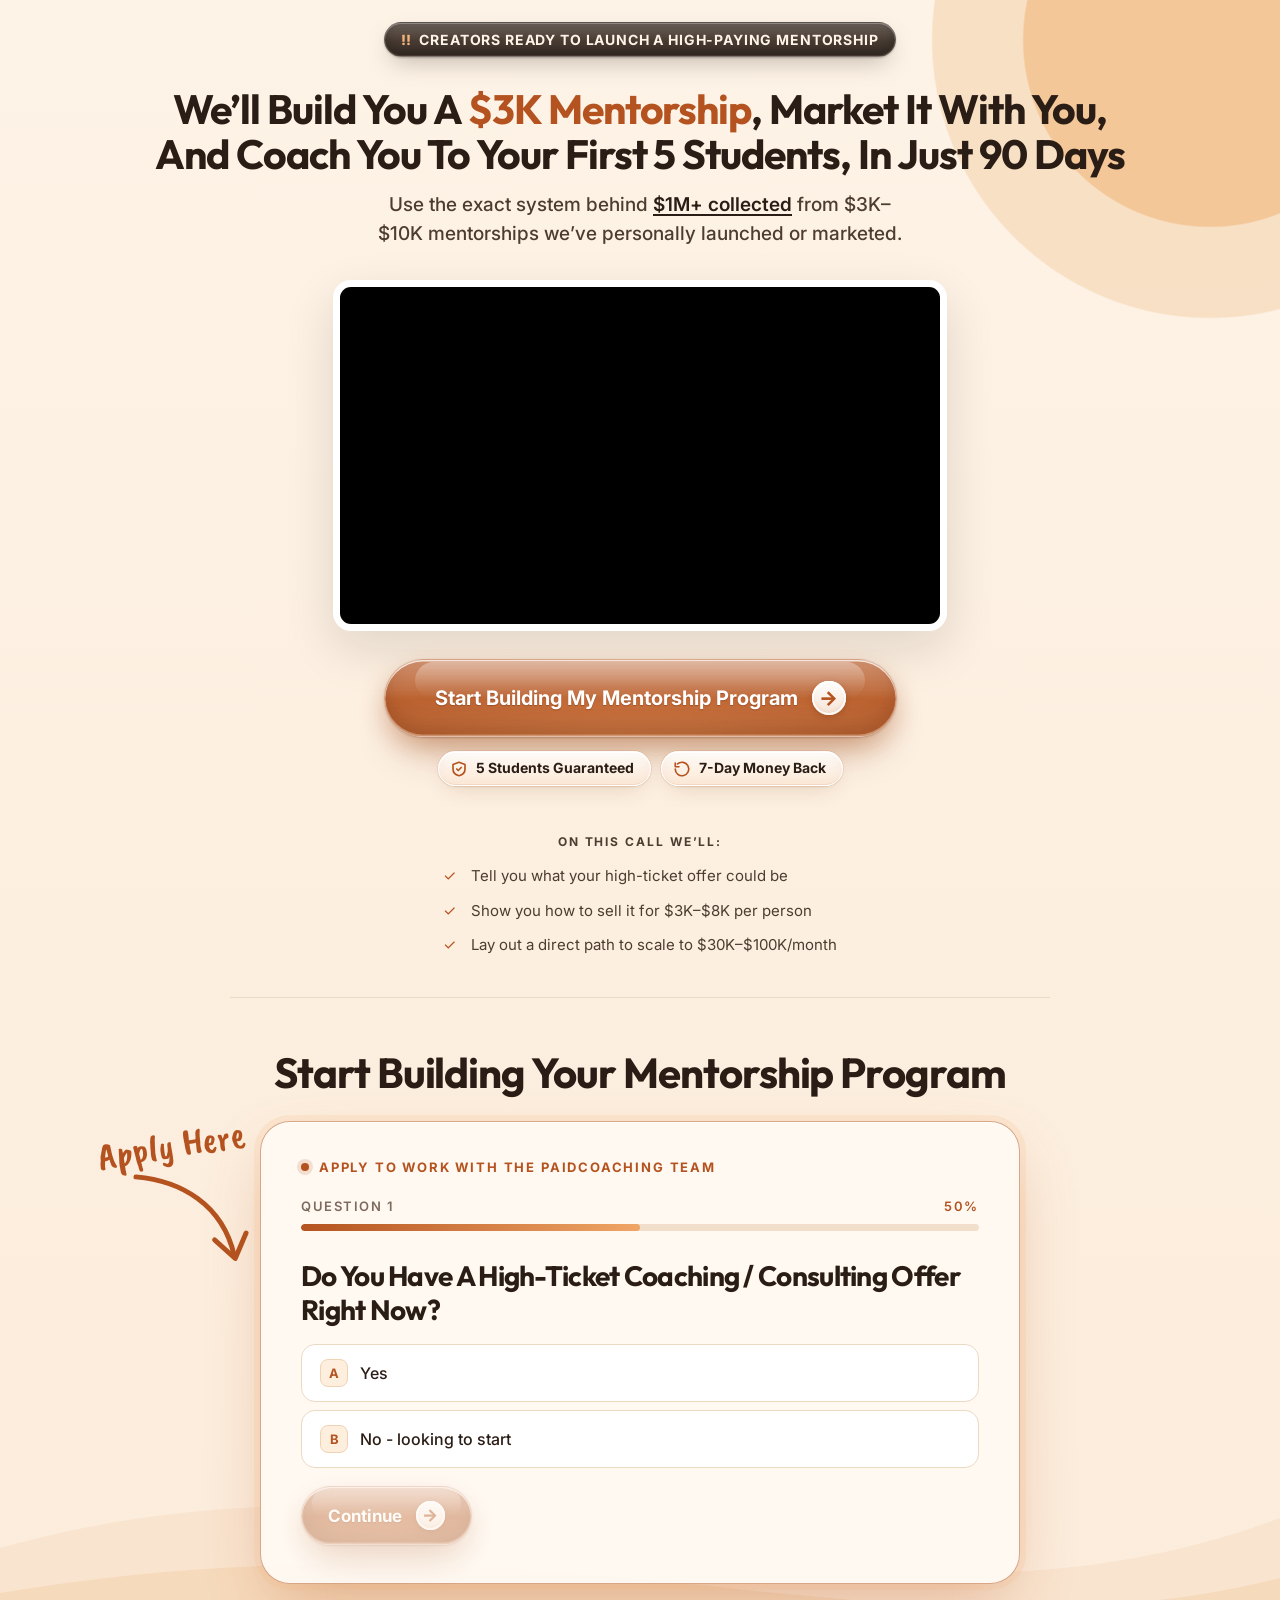
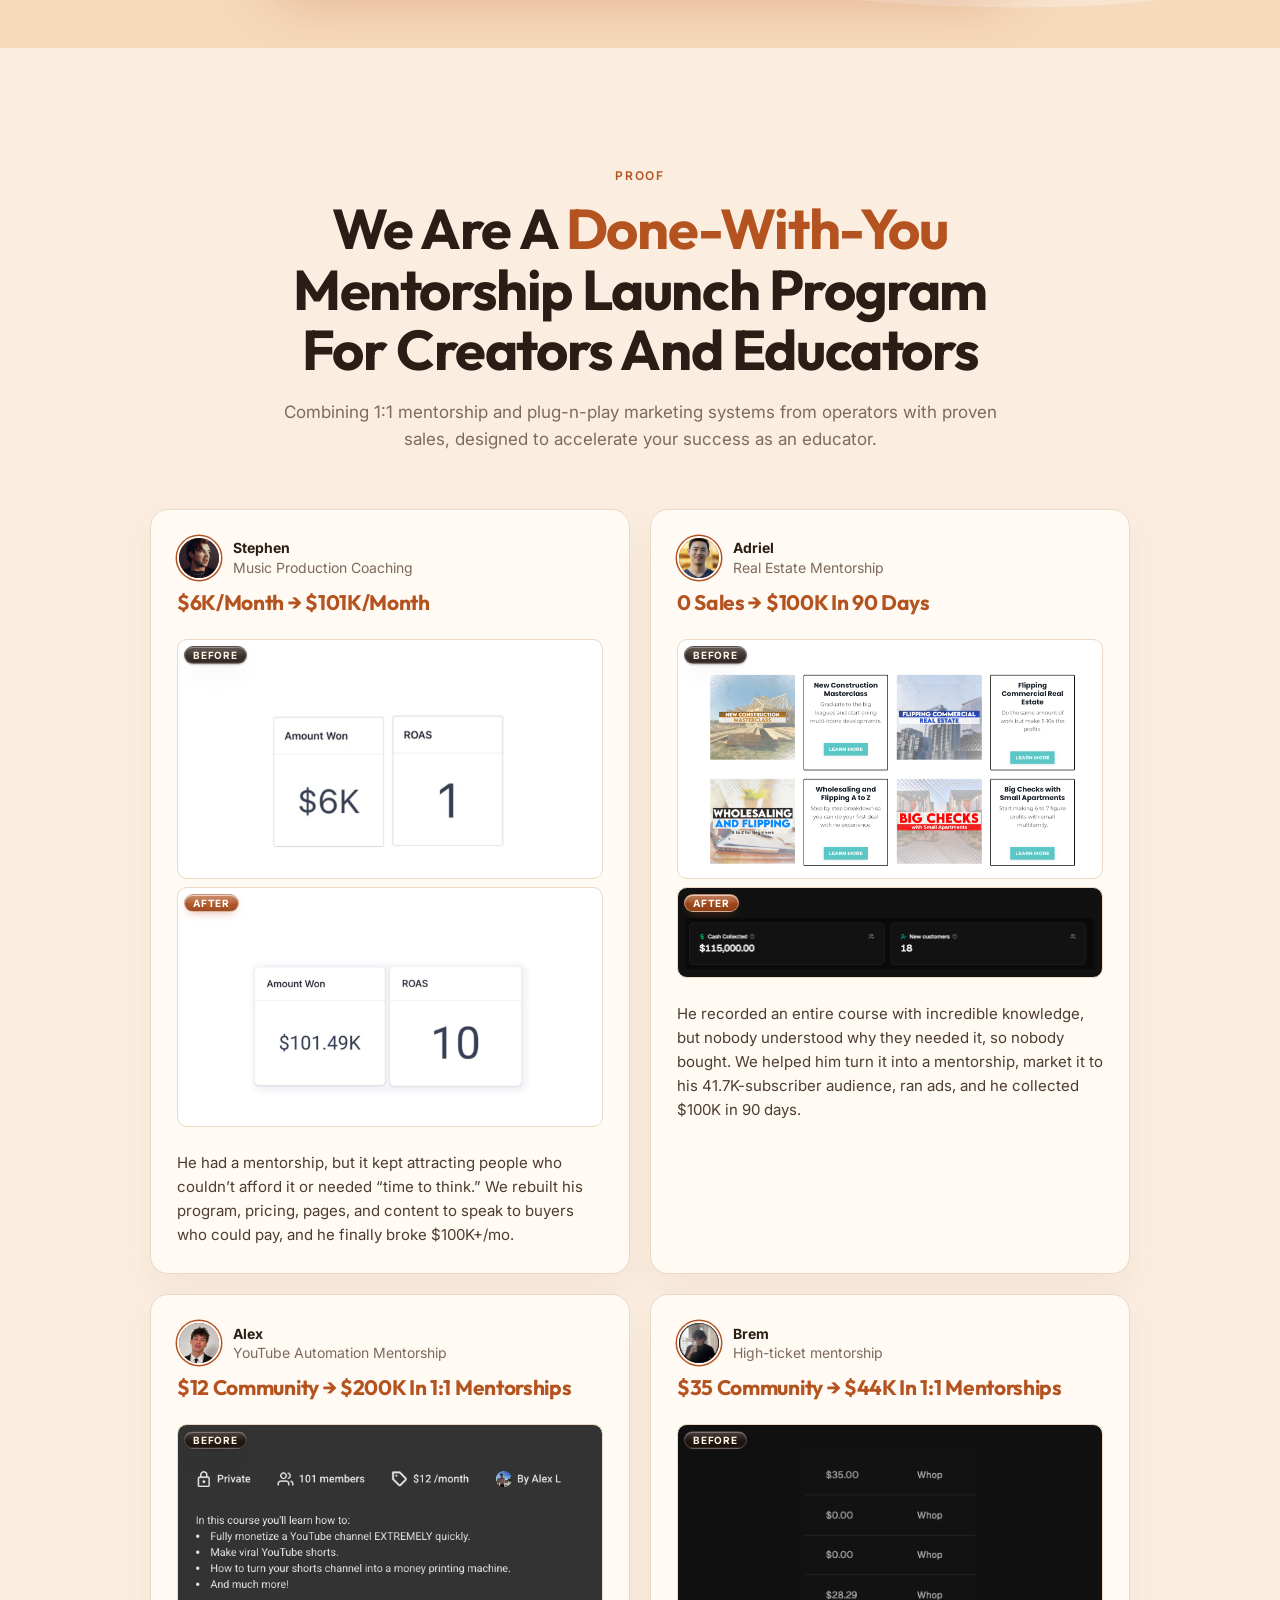
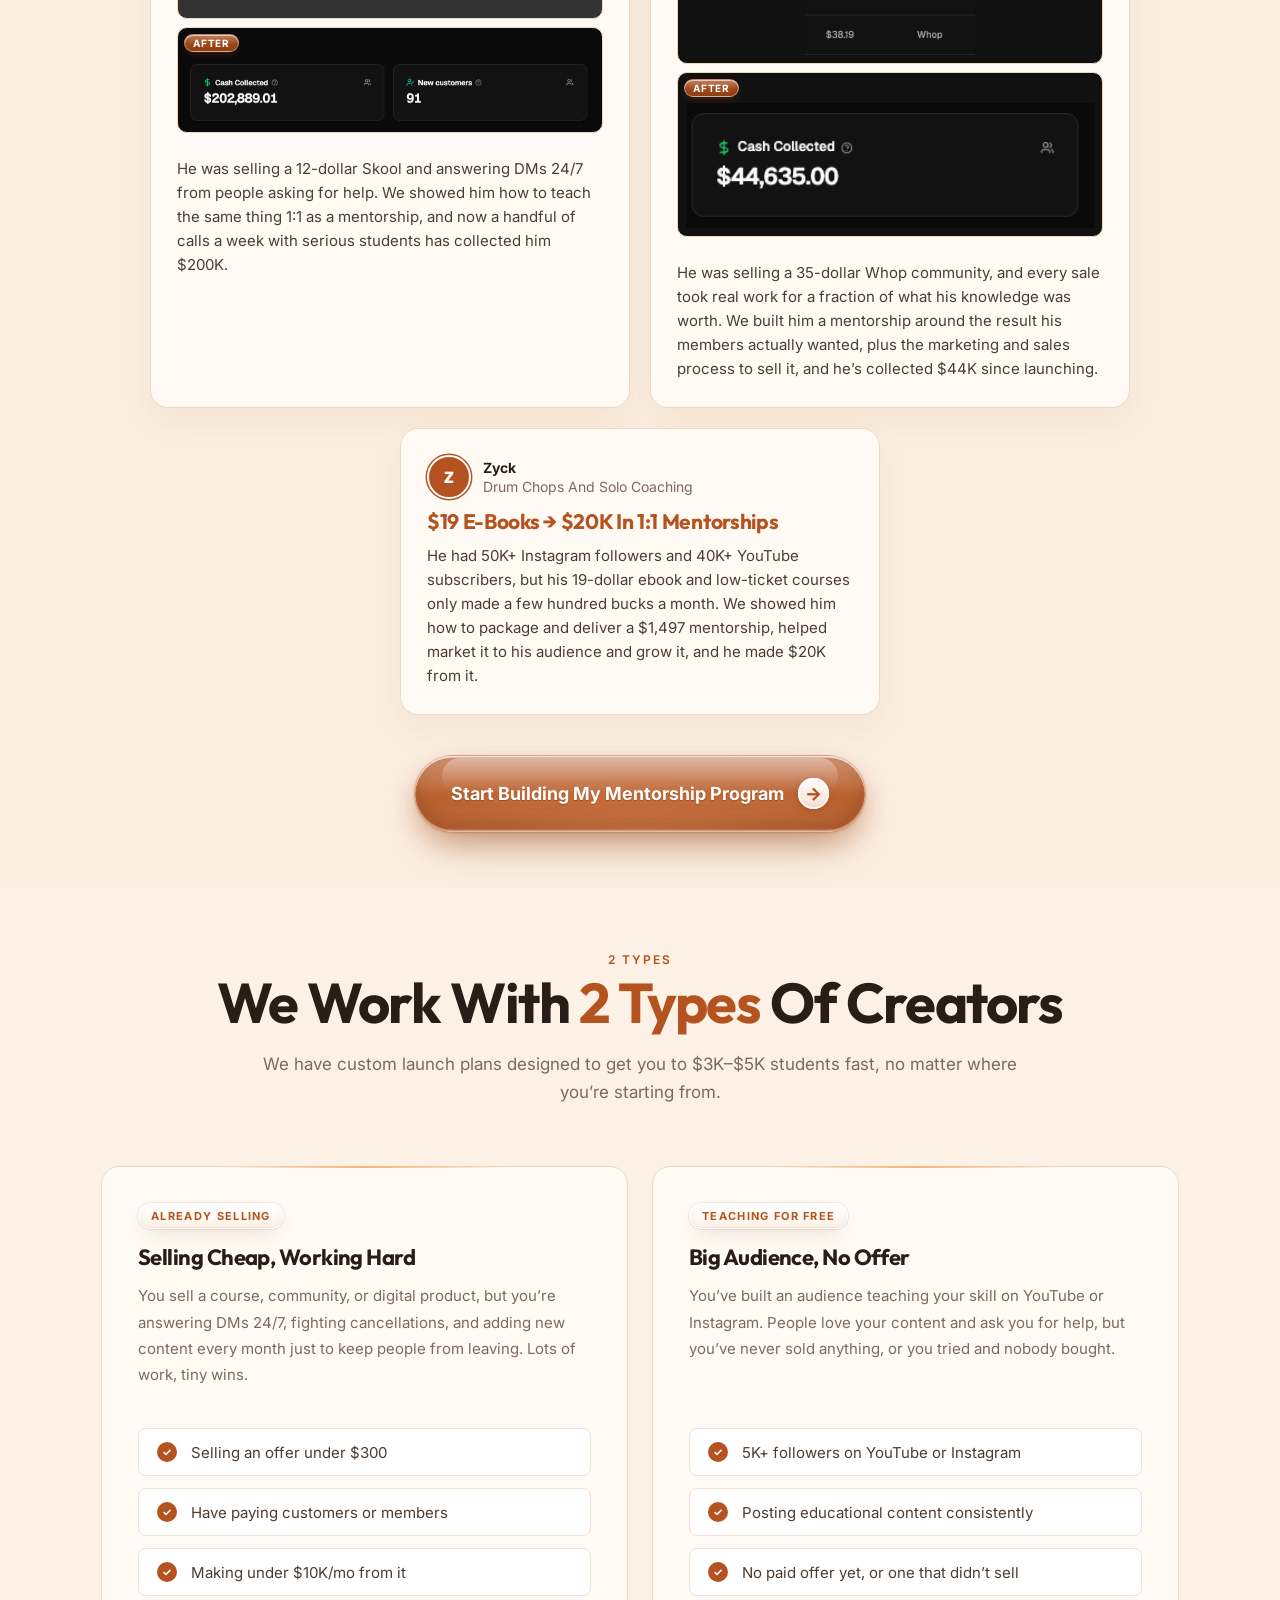
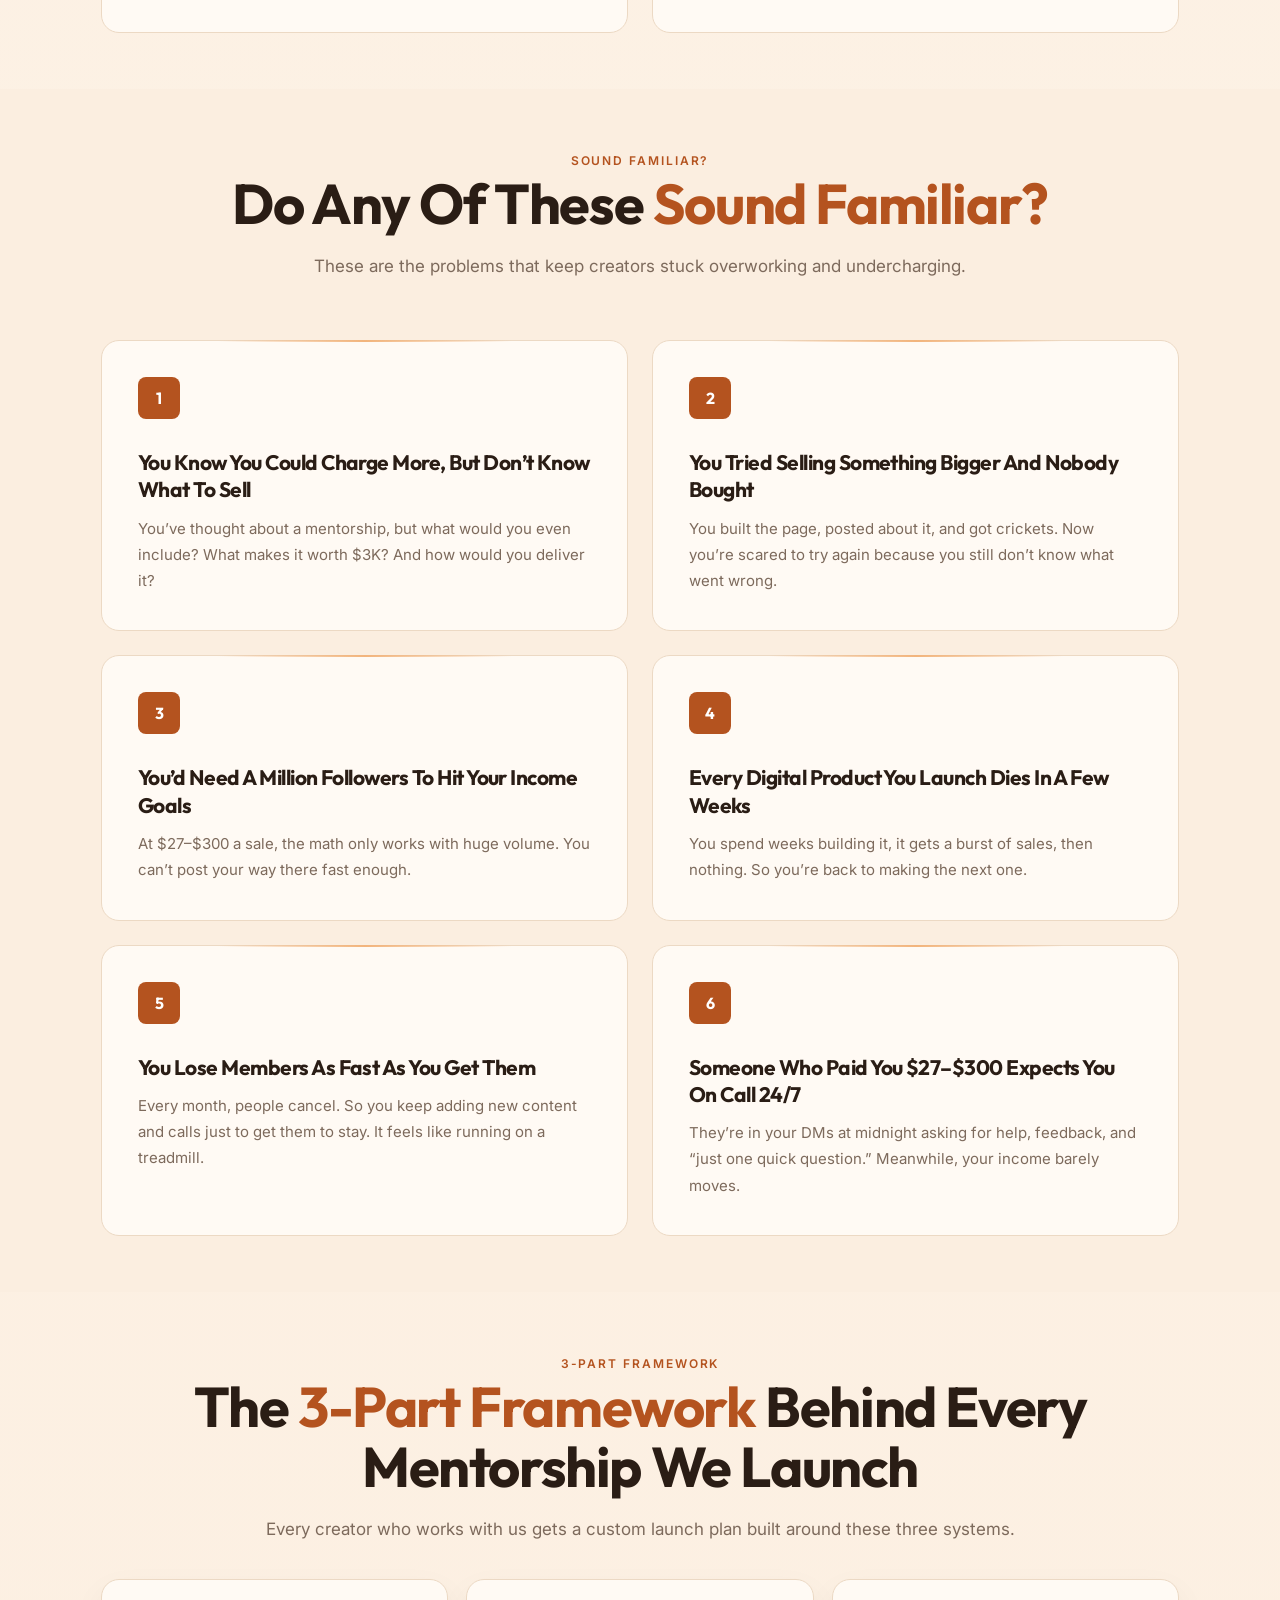
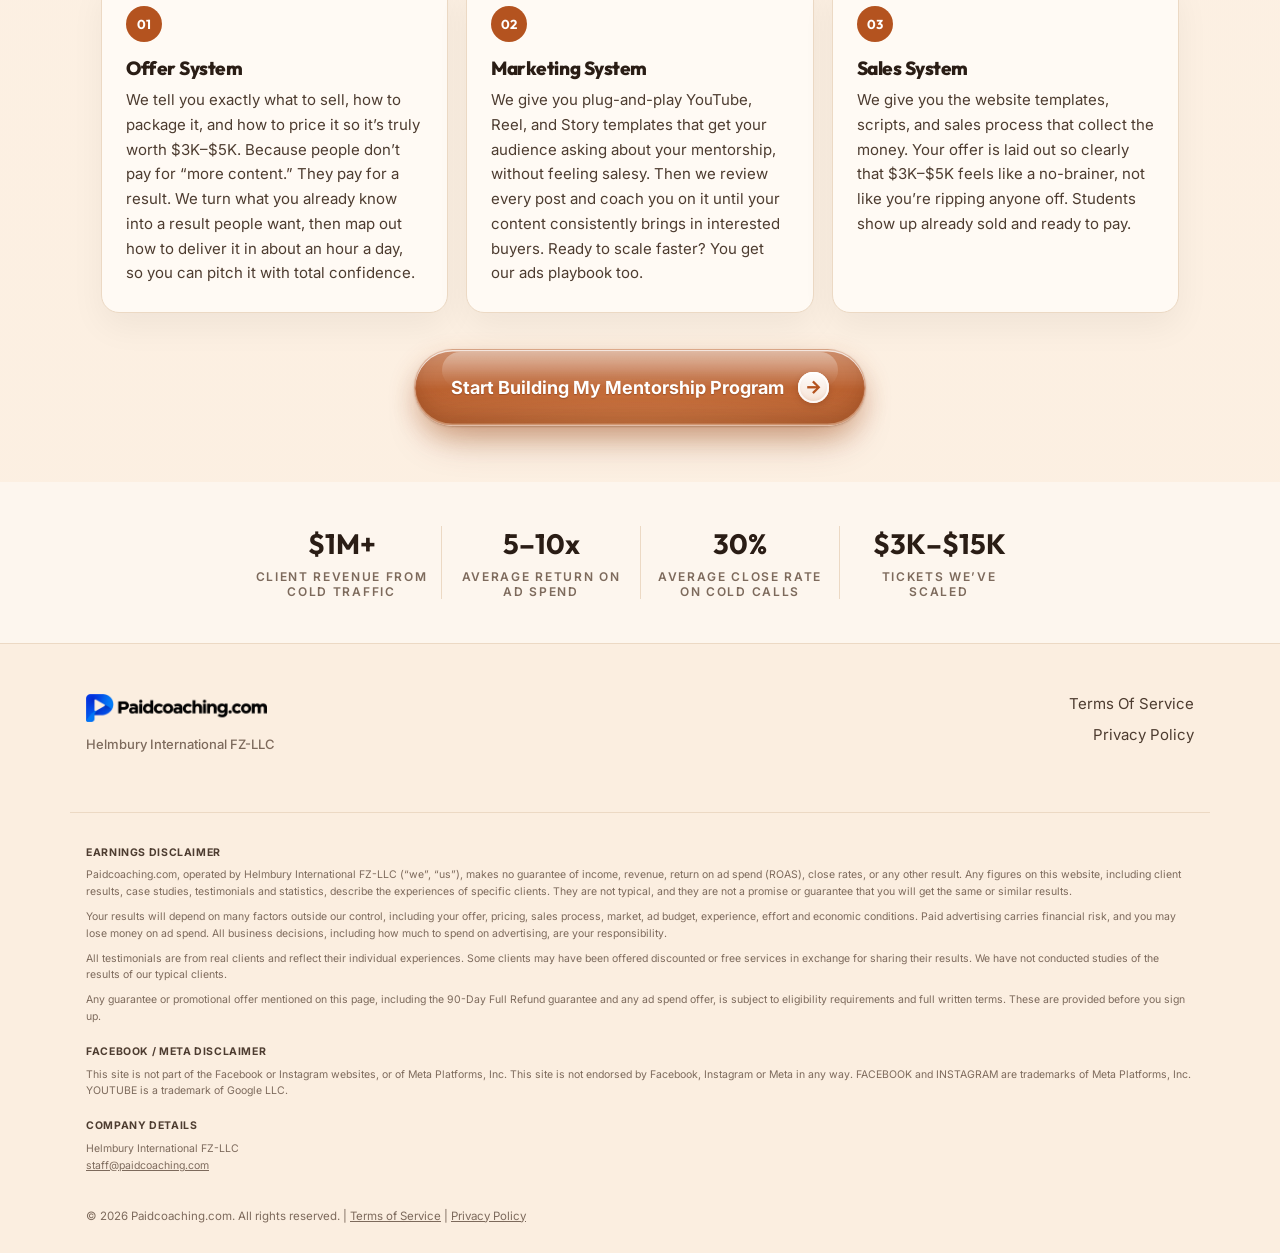
==== commit bcab0b39: "Hero: button back under the VSL, scrolls to the application form Co-Authored-By: Claude Opus 5.5 <no" ====
--- a/index.html
+++ b/index.html
@@ -65,6 +65,7 @@
           <vturb-smartplayer id="vid-6b036872f3f97f756ae3b923" style="display: block; margin: 0 auto; width: 100%; "><div class="vturb-player-placeholder" style="position: relative; width: 100%; padding: 56.25% 0 0; z-index: 0; background-color: black;"></div></vturb-smartplayer> <script type="text/javascript"> var s=document.createElement("script"); s.src="https://scripts.converteai.net/3b9d5e0c-cdfa-409b-9c8d-b0d07c3dcb14/players/6b036872f3f97f756ae3b923/v4/player.js", s.async=!0,document.head.appendChild(s); </script>
         </div>
 
+        <a class="cta js-cta" href="#apply">Start Building My Mentorship Program <span class="cta__arrow">→</span></a>
         <div class="pill-row">
           <p class="guarantee-pill"><svg viewBox="0 0 24 24" aria-hidden="true"><path d="M12 3 4 6v6c0 5 3.5 8 8 9 4.5-1 8-4 8-9V6z"/><path d="m9 12 2 2 4-4"/></svg><span>5 Students Guaranteed</span></p>
           <p class="guarantee-pill"><svg viewBox="0 0 24 24" aria-hidden="true"><path d="M3 12a9 9 0 1 0 3-6.7"/><path d="M3 4v5h5"/></svg><span>7-Day Money Back</span></p>
--- a/theme-warm.css
+++ b/theme-warm.css
@@ -264,3 +264,9 @@
 .case summary { color: var(--gold-text); border-radius: 999px; transition: transform 0.2s ease, box-shadow 0.2s ease; }
 .case summary:hover { transform: translateY(-1px); box-shadow: inset 0 1px 0 #ffffff, inset 0 -6px 12px rgba(180, 83, 31, 0.08), 0 0 0 1px rgba(180, 83, 31, 0.16), 0 10px 24px -8px rgba(120, 60, 20, 0.28); }
 @media (max-width: 1100px) { .story__metric { white-space: normal; } .story { min-width: 0; } }
+/* Proof section: more breathing room above, and between the eyebrow, headline, text and cards */
+.hero + .section { padding-top: 120px; }
+.hero + .section .eyebrow { margin-bottom: 16px; }
+.hero + .section .stories { margin-top: 56px; }
+@media (max-width: 760px) { .hero + .section { padding-top: 80px; } .hero + .section .eyebrow { margin-bottom: 10px; } .hero + .section .stories { margin-top: 36px; } }
+.story__shot .story__shot-label { position: absolute; top: 6px; left: 6px; }
--- a/apply-form.css
+++ b/apply-form.css
@@ -83,3 +83,6 @@
   .apply__hint { display: none; }
   .apply__calendar { height: 640px; }
 }
+.apply__input.is-bad, .apply__input.is-bad:focus { border-color: #c81e25; box-shadow: 0 0 0 4px rgba(200, 30, 37, 0.1); }
+.apply__bad { margin: 7px 0 0; color: #b3171d; font: 600 13.5px/1.4 var(--body); }
+.apply__bad[hidden] { display: none; }
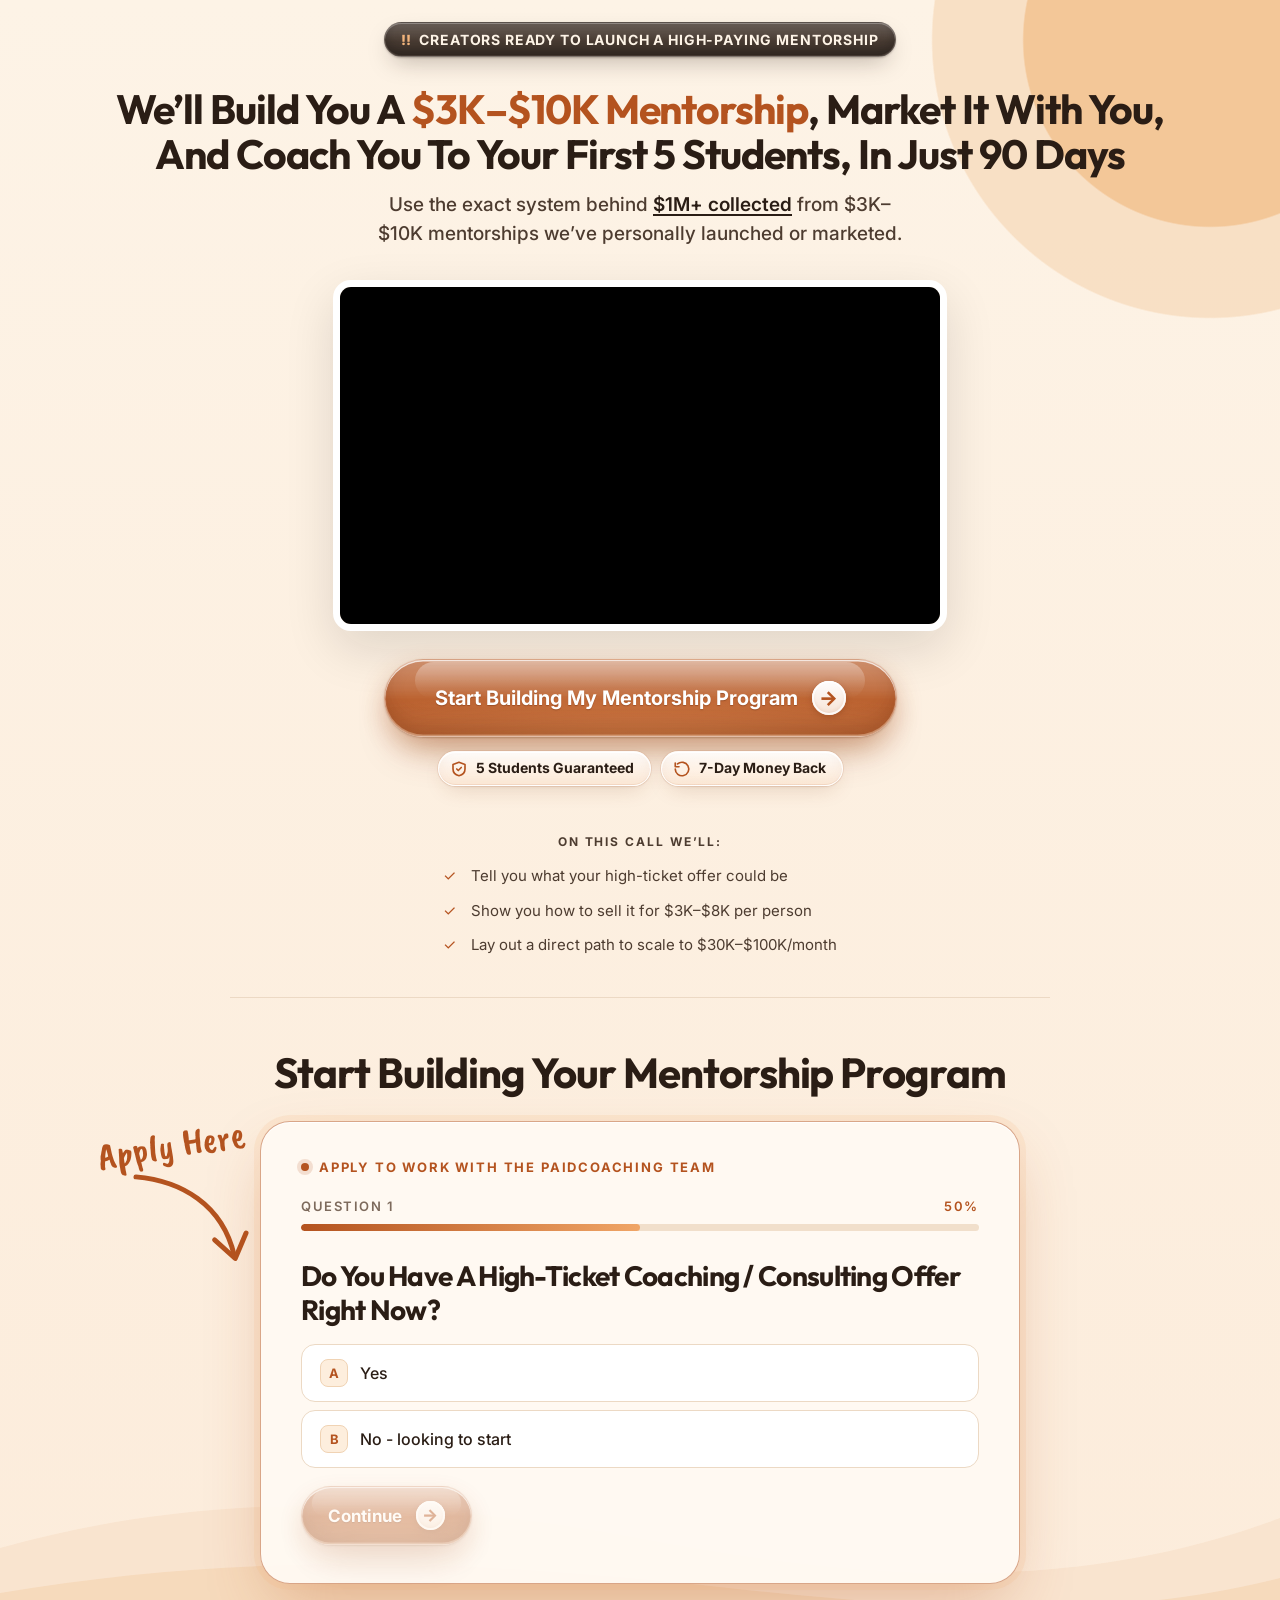
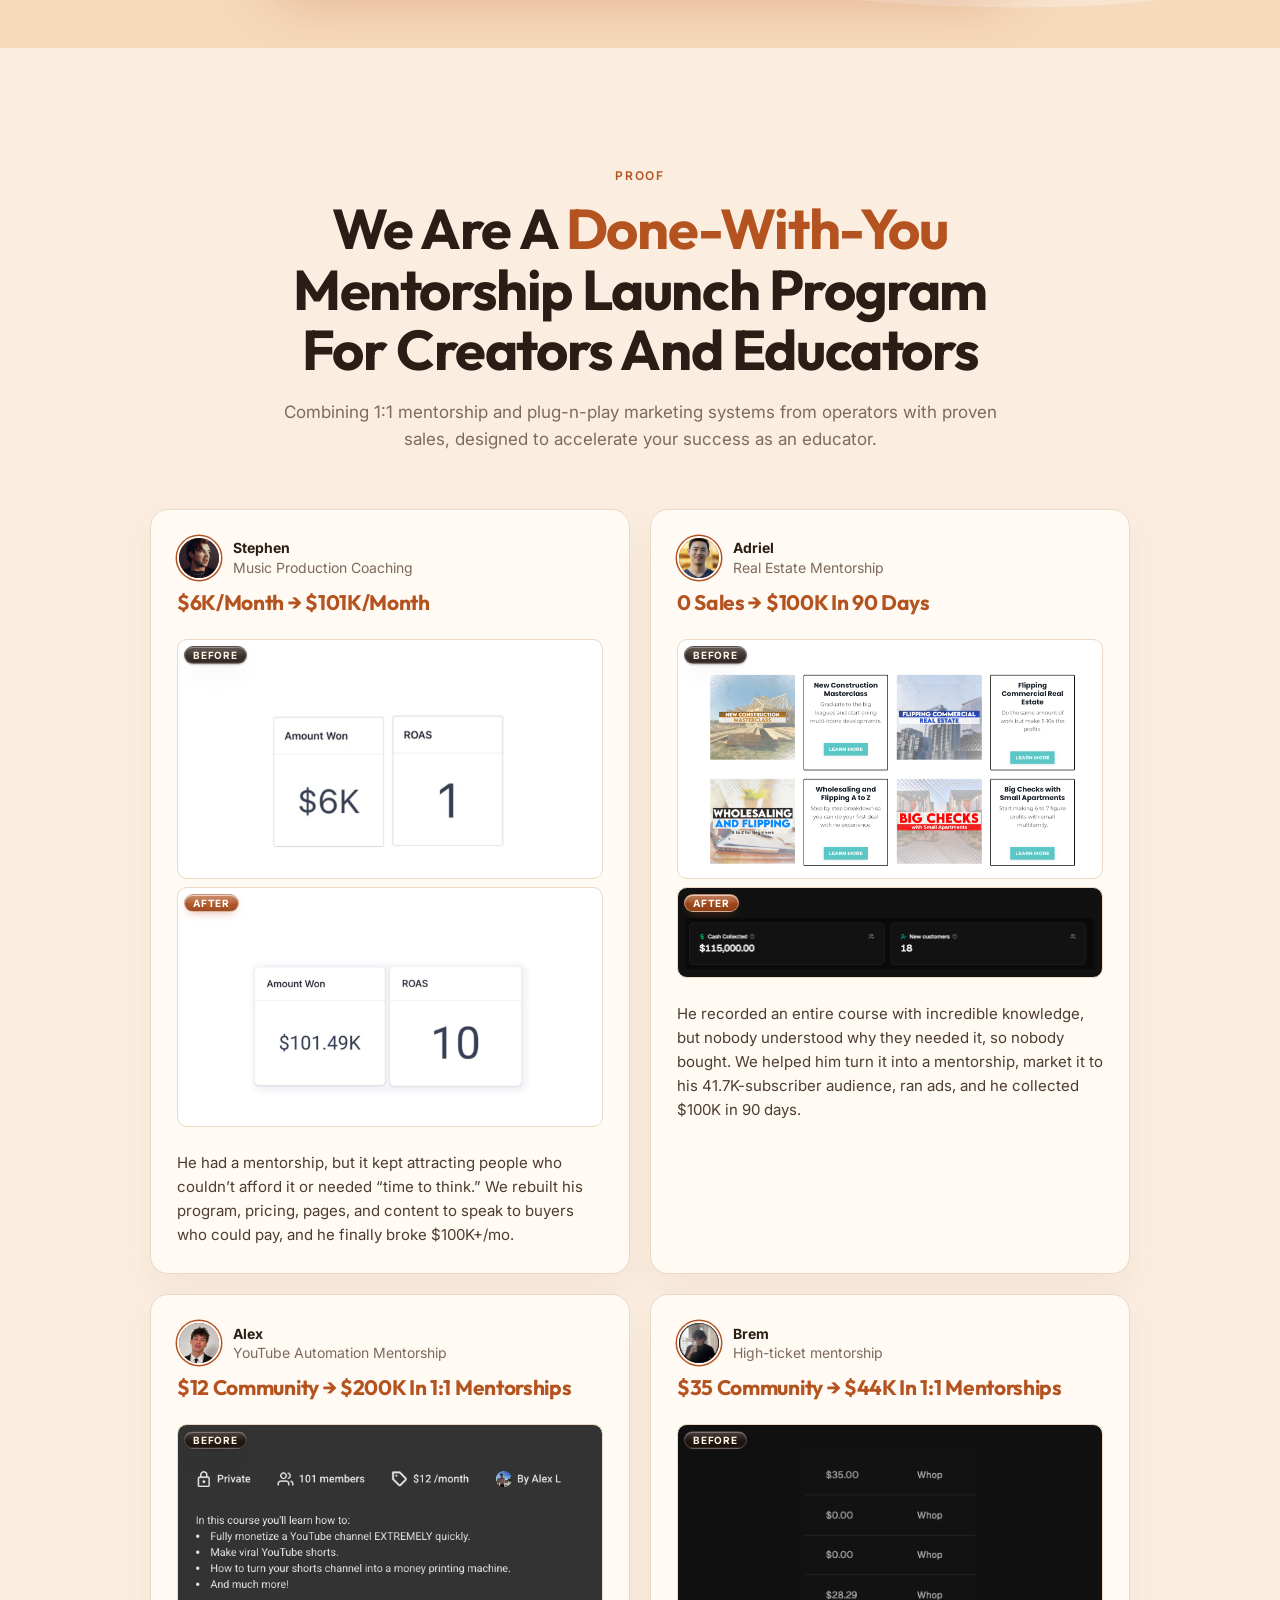
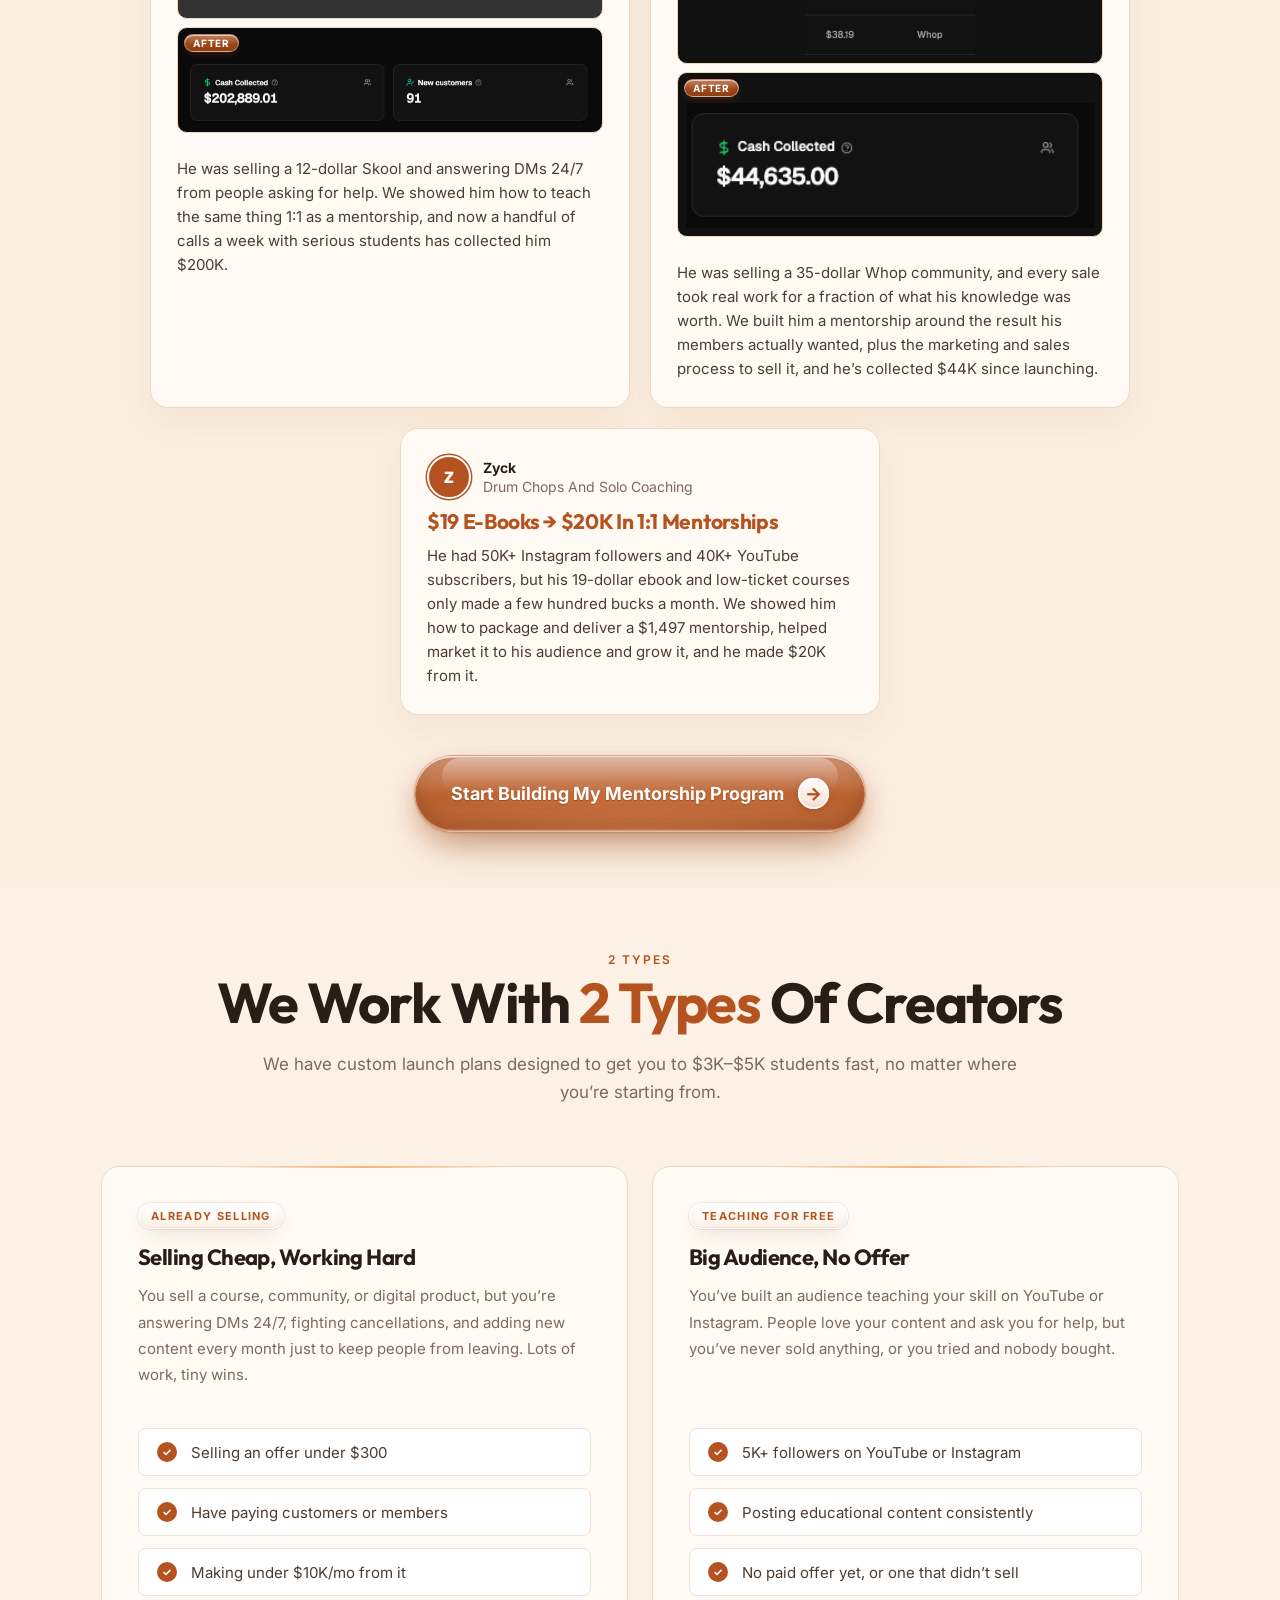
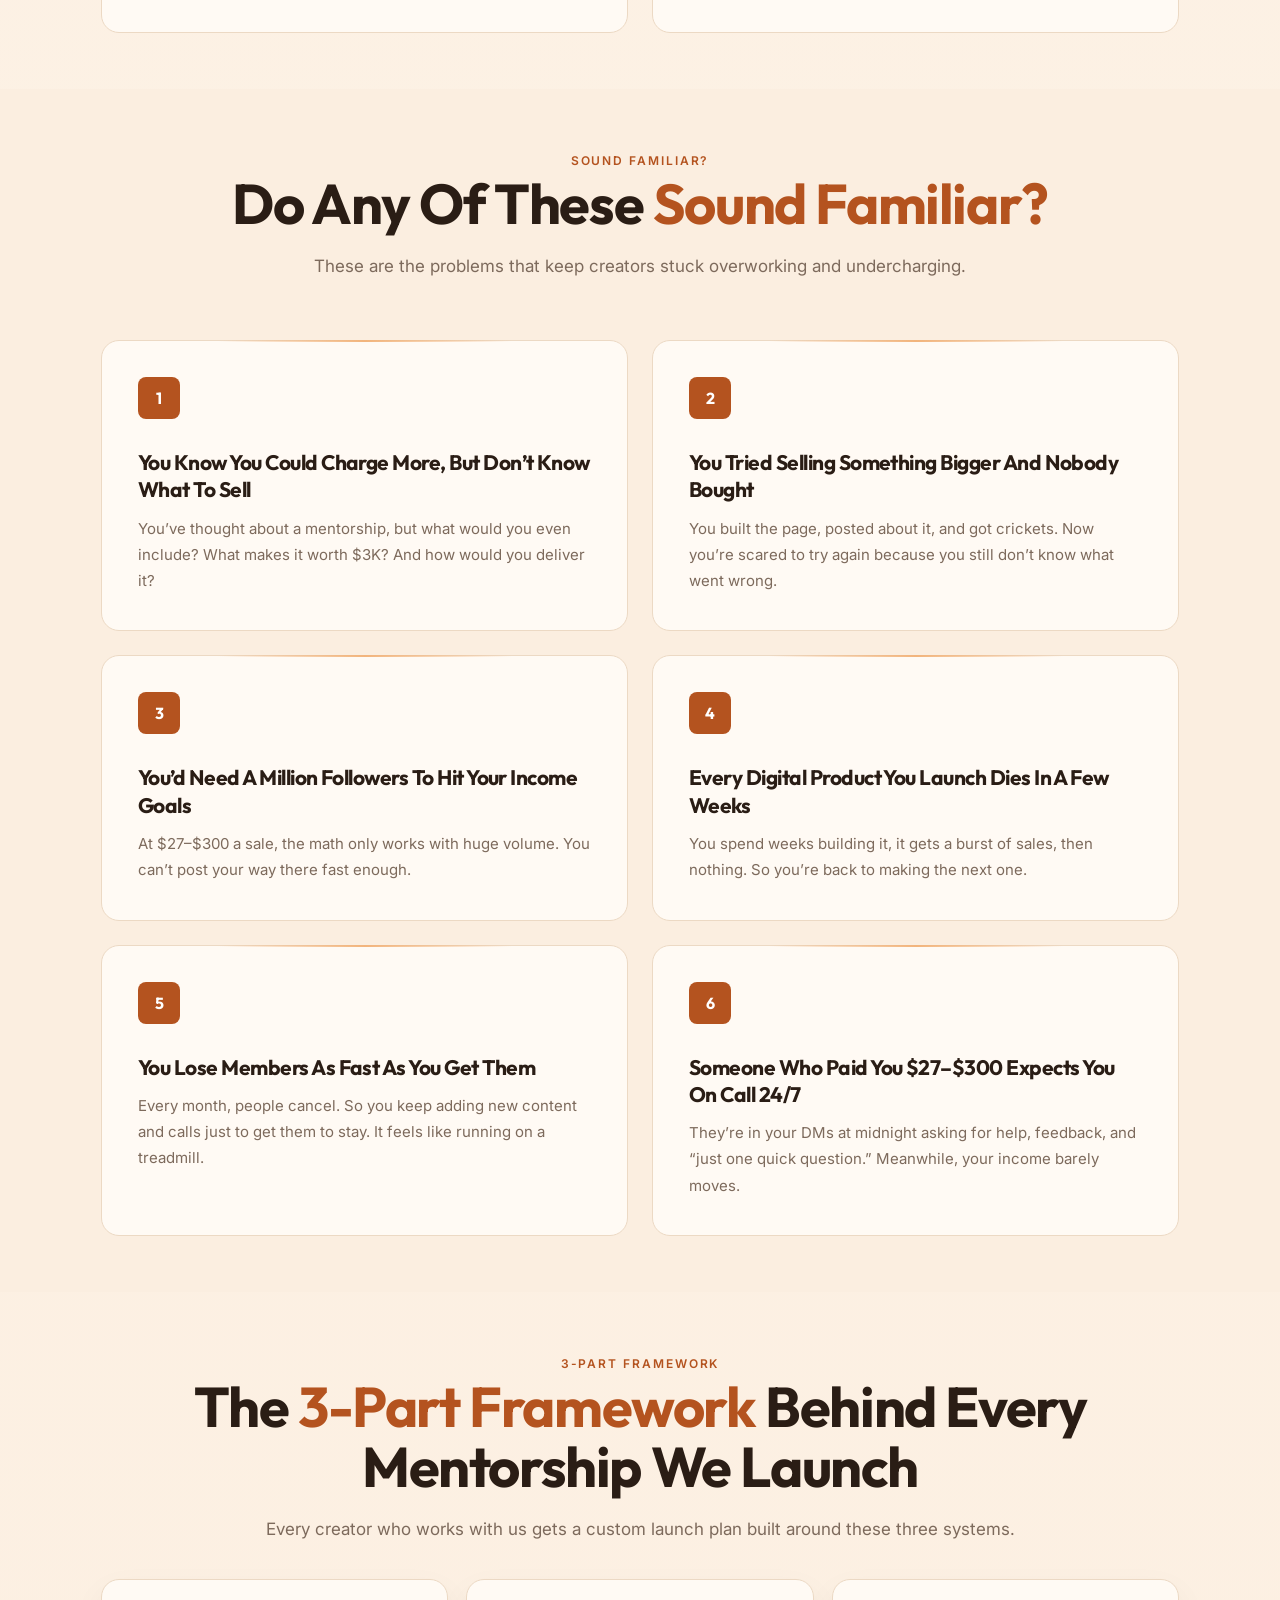
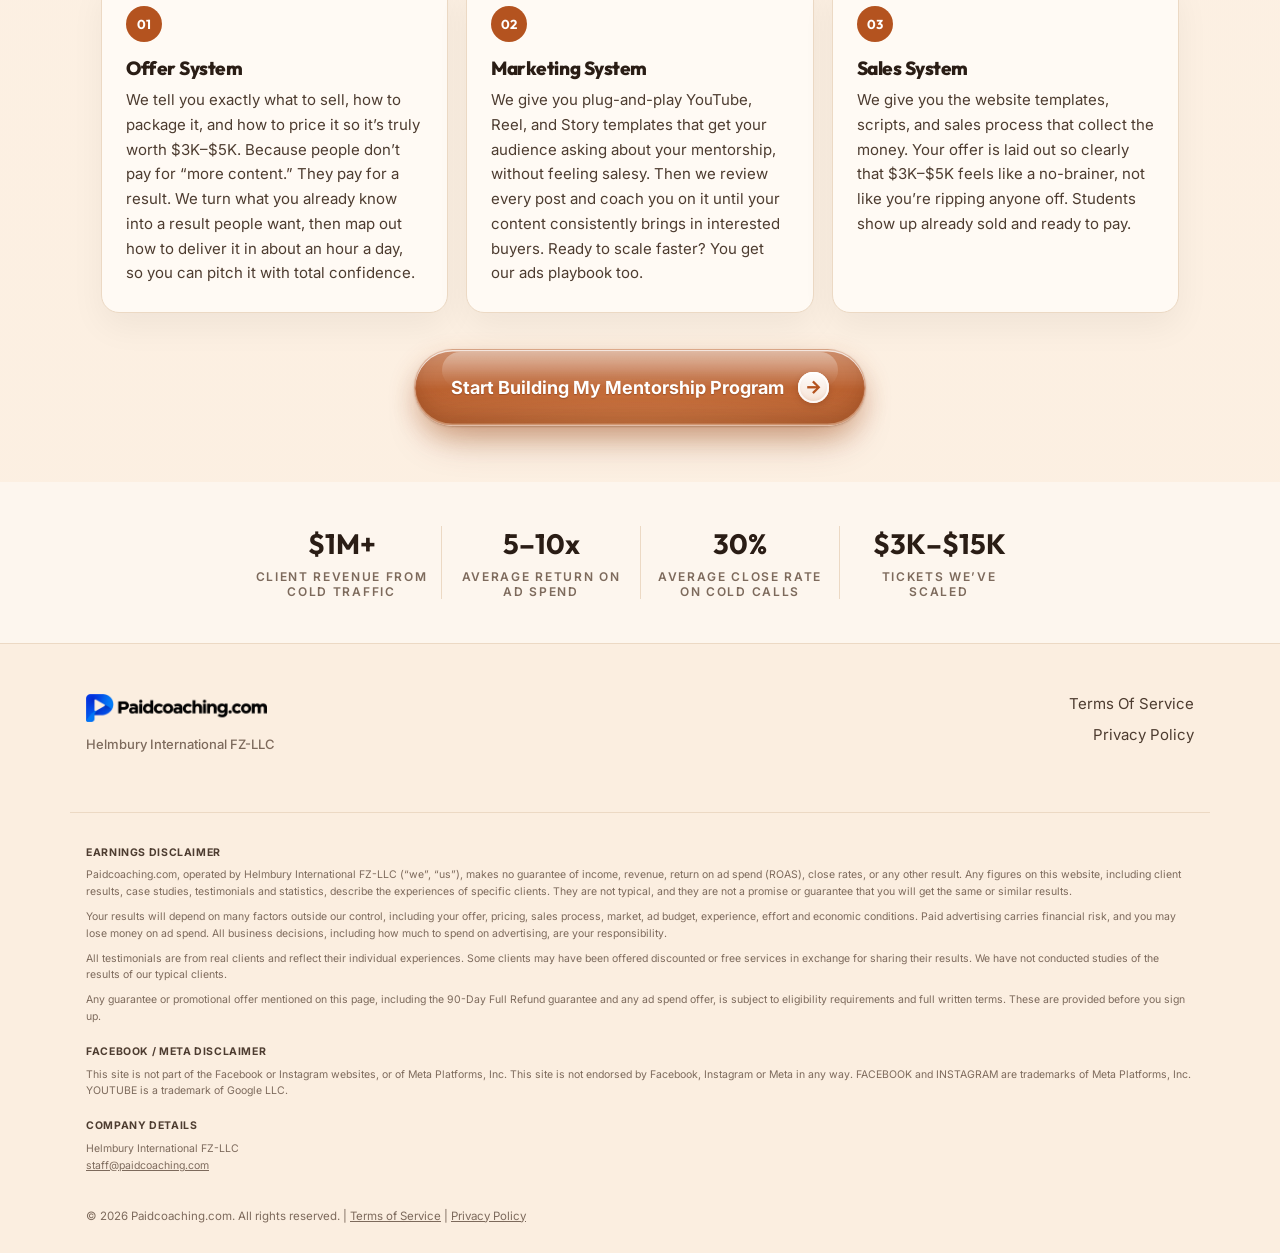
==== commit 7a4ac45e: "Headline: $3K–$10K Mentorship Co-Authored-By: Claude Opus 5.5 <noreply@anthropic.com>" ====
--- a/index.html
+++ b/index.html
@@ -31,6 +31,7 @@
   <link rel="stylesheet" href="/theme-warm.css" />
   <link href="https://fonts.googleapis.com/css2?family=Caveat+Brush&display=swap" rel="stylesheet" />
   <link rel="stylesheet" href="/apply-form.css" />
+  <script src="/track.js"></script>
   <!-- Meta Pixel Code -->
   <script>
   !function(f,b,e,v,n,t,s)
@@ -58,7 +59,7 @@
       <div class="container container--wide center">
         <span class="badge"><span class="badge__alert" aria-hidden="true">!!</span>Creators Ready To Launch A High-Paying Mentorship</span>
         <h1 class="hero__title">
-          We’ll Build You A <span class="accent accent--blue">$3K Mentorship</span>, Market It With You, And Coach You To Your First 5 Students, In Just&nbsp;90&nbsp;Days
+          We’ll Build You A <span class="accent accent--blue"><span class="nowrap">$3K–$10K</span> Mentorship</span>, Market It With You, And Coach You To Your First 5 Students, In Just&nbsp;90&nbsp;Days
         </h1>
         <p class="hero__sub">Use the exact system behind <span class="accent">$1M+ collected</span> from $3K–$10K mentorships we’ve personally launched or marketed.</p>
         <div class="vsl vsl--embed" id="vsl">
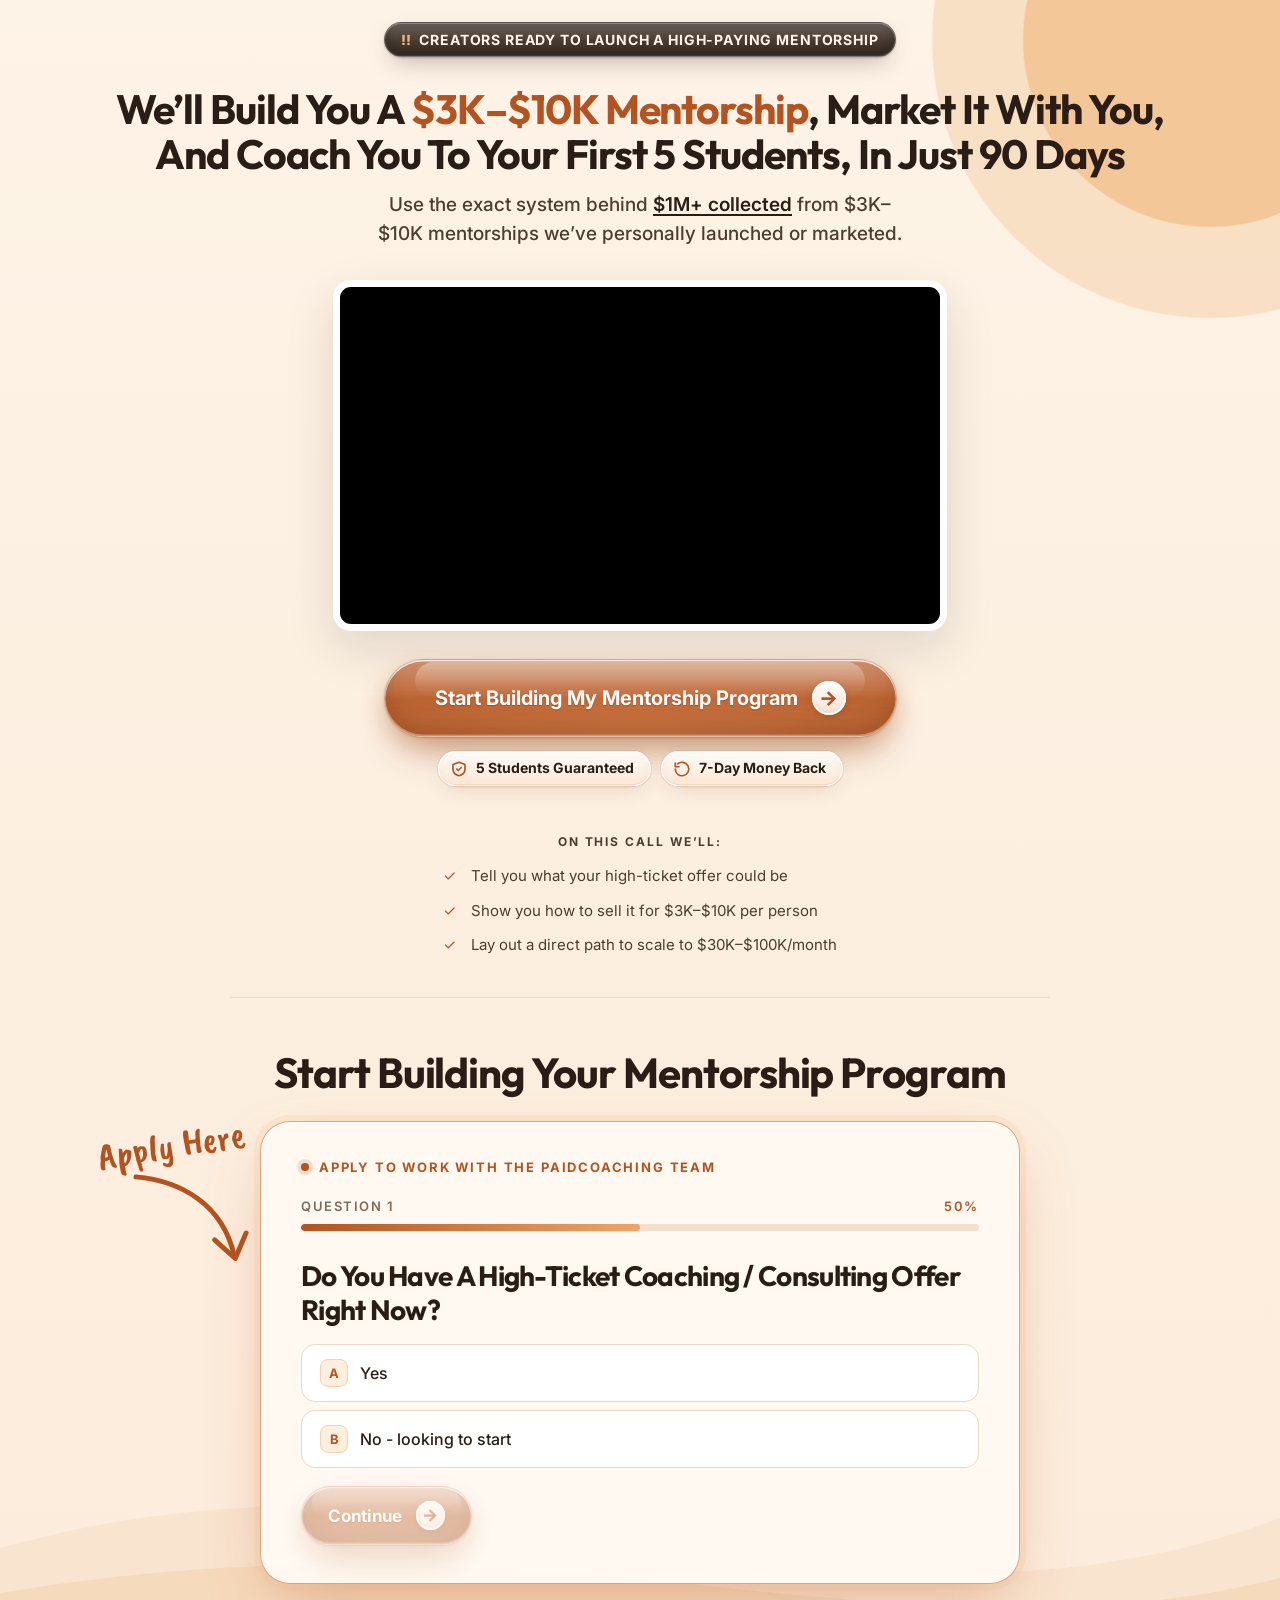
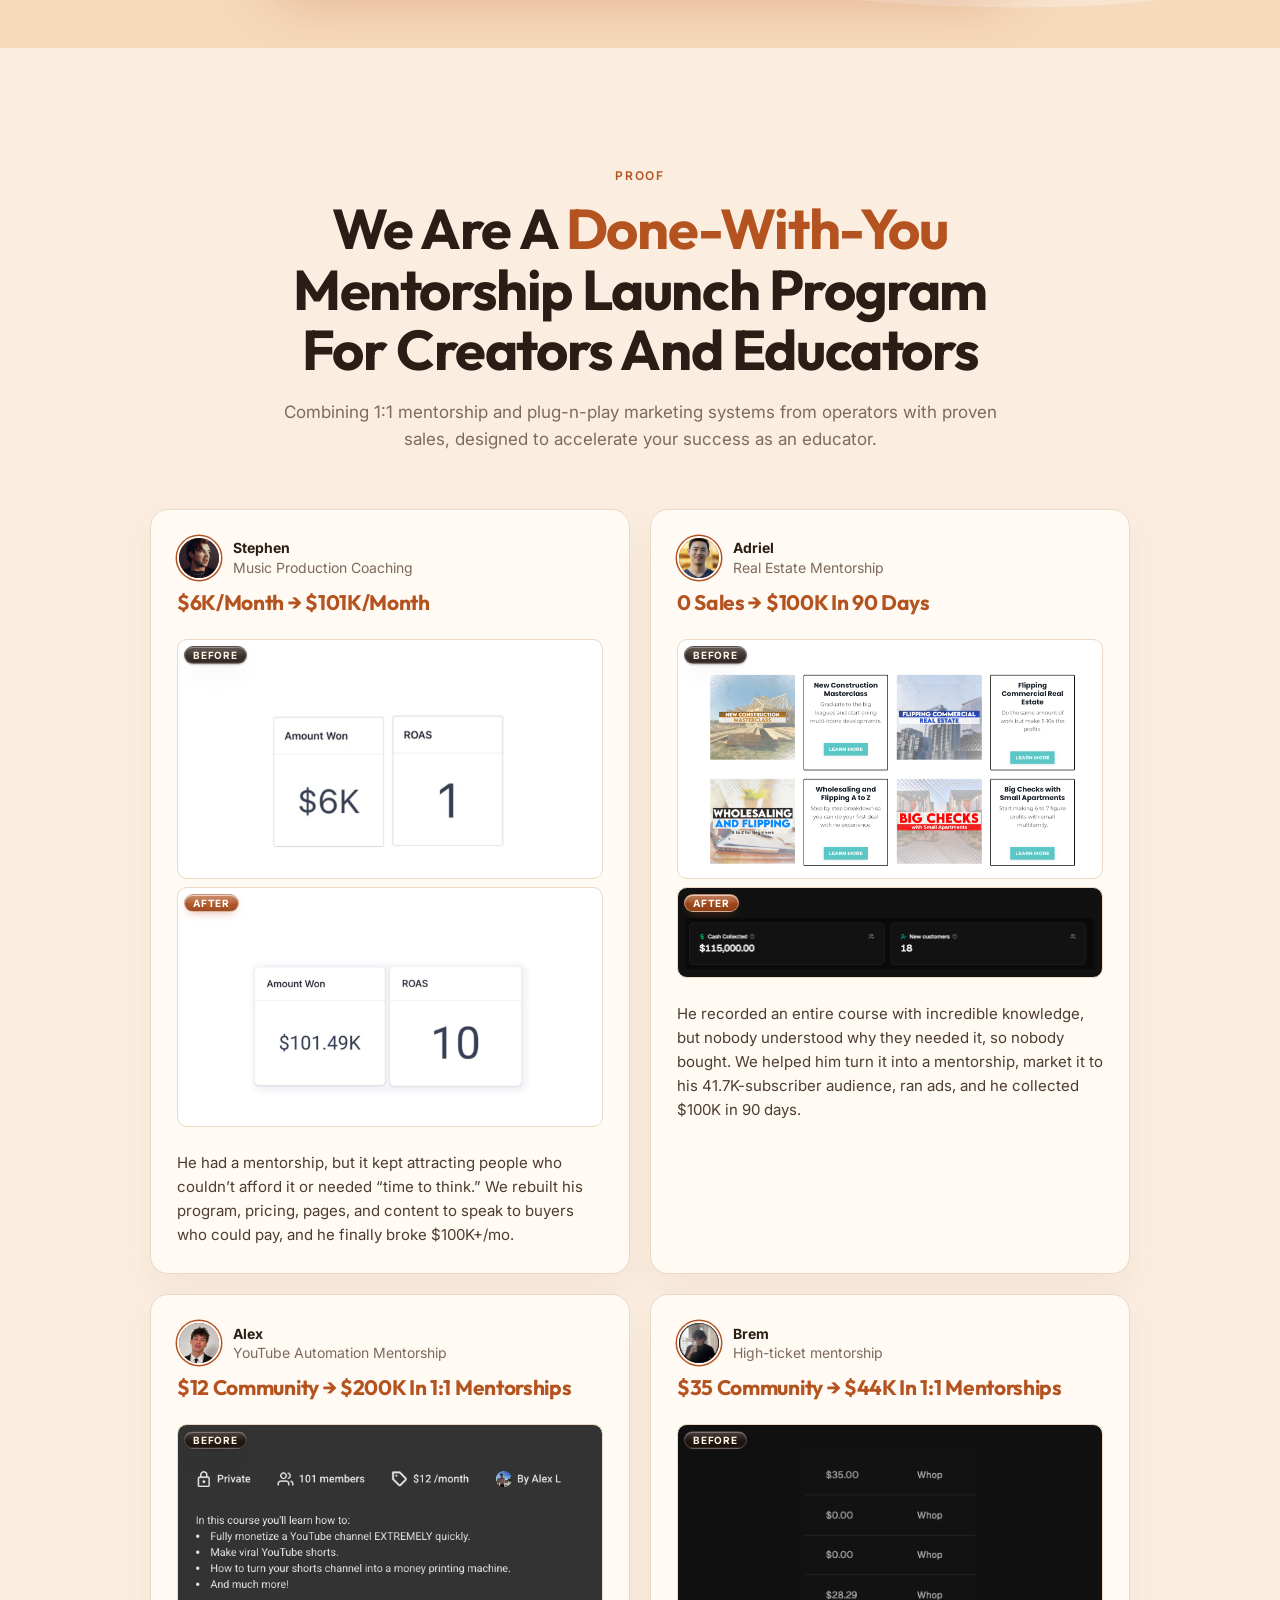
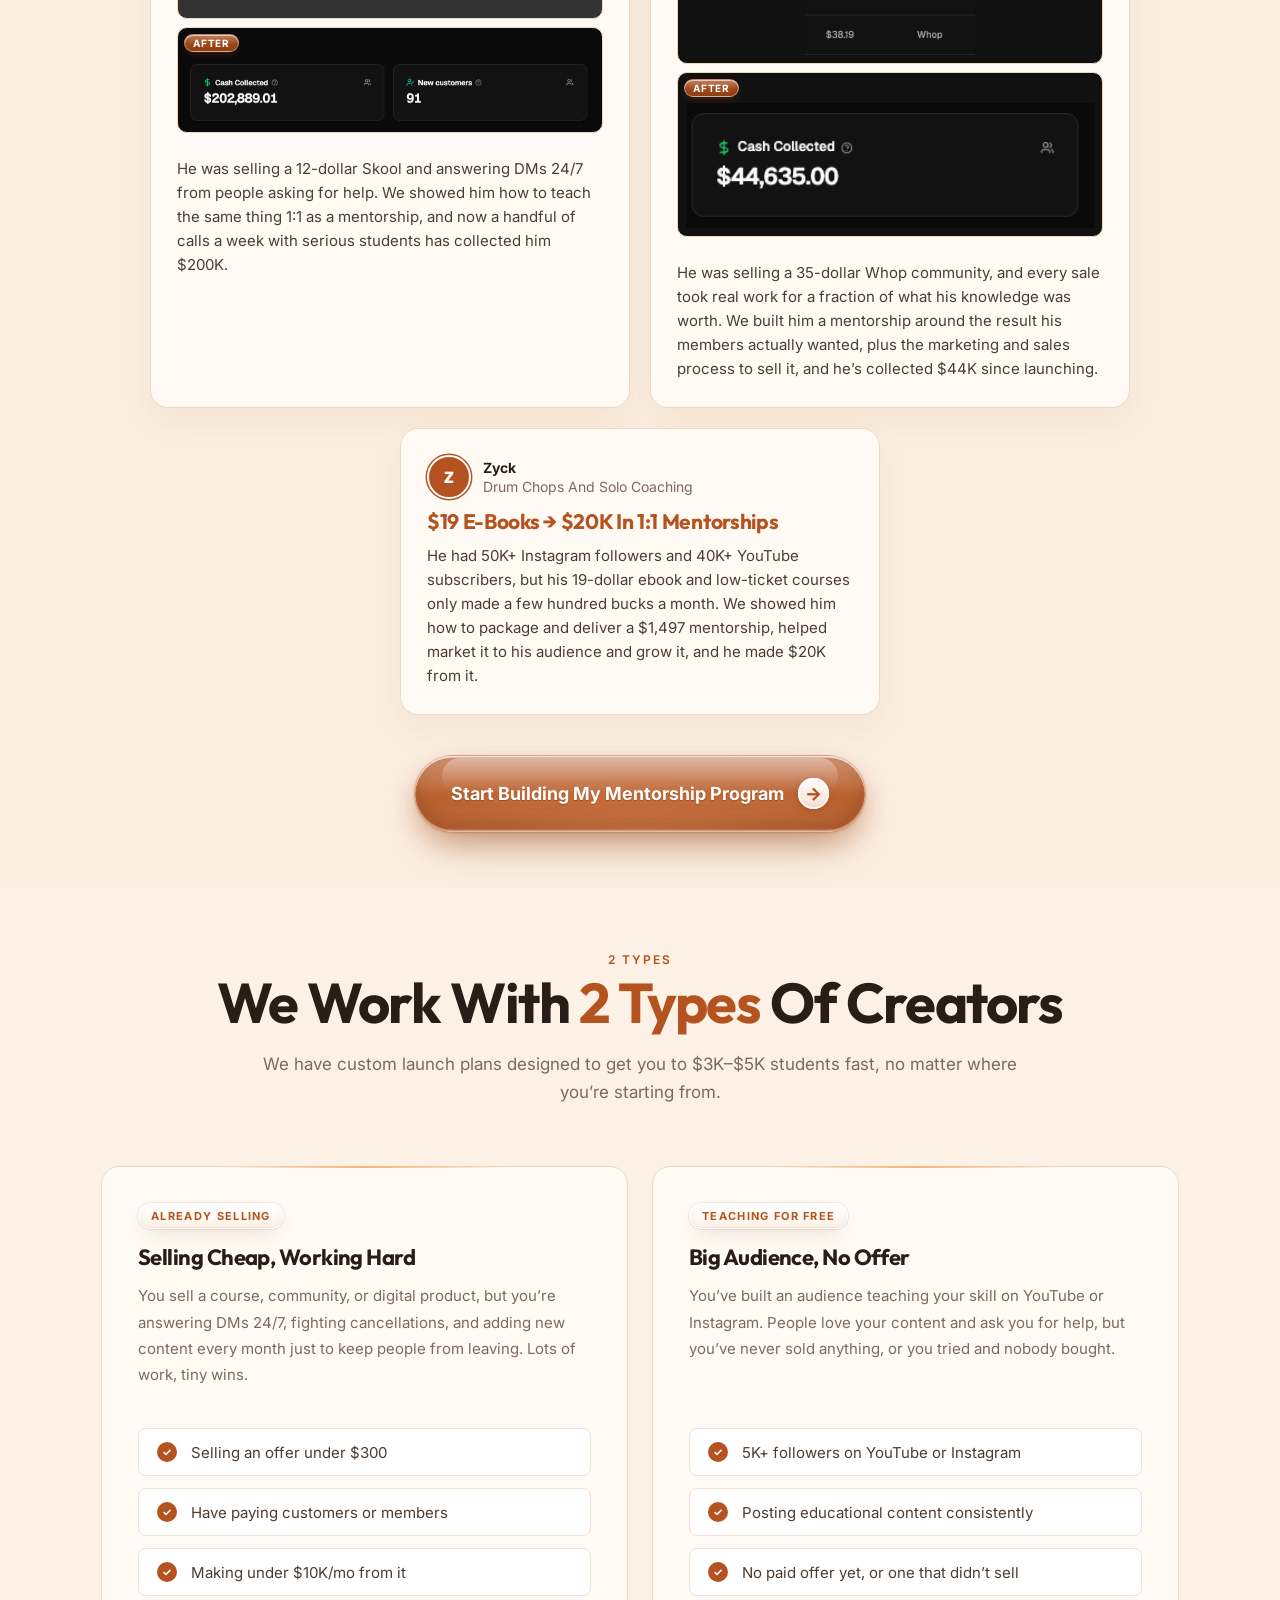
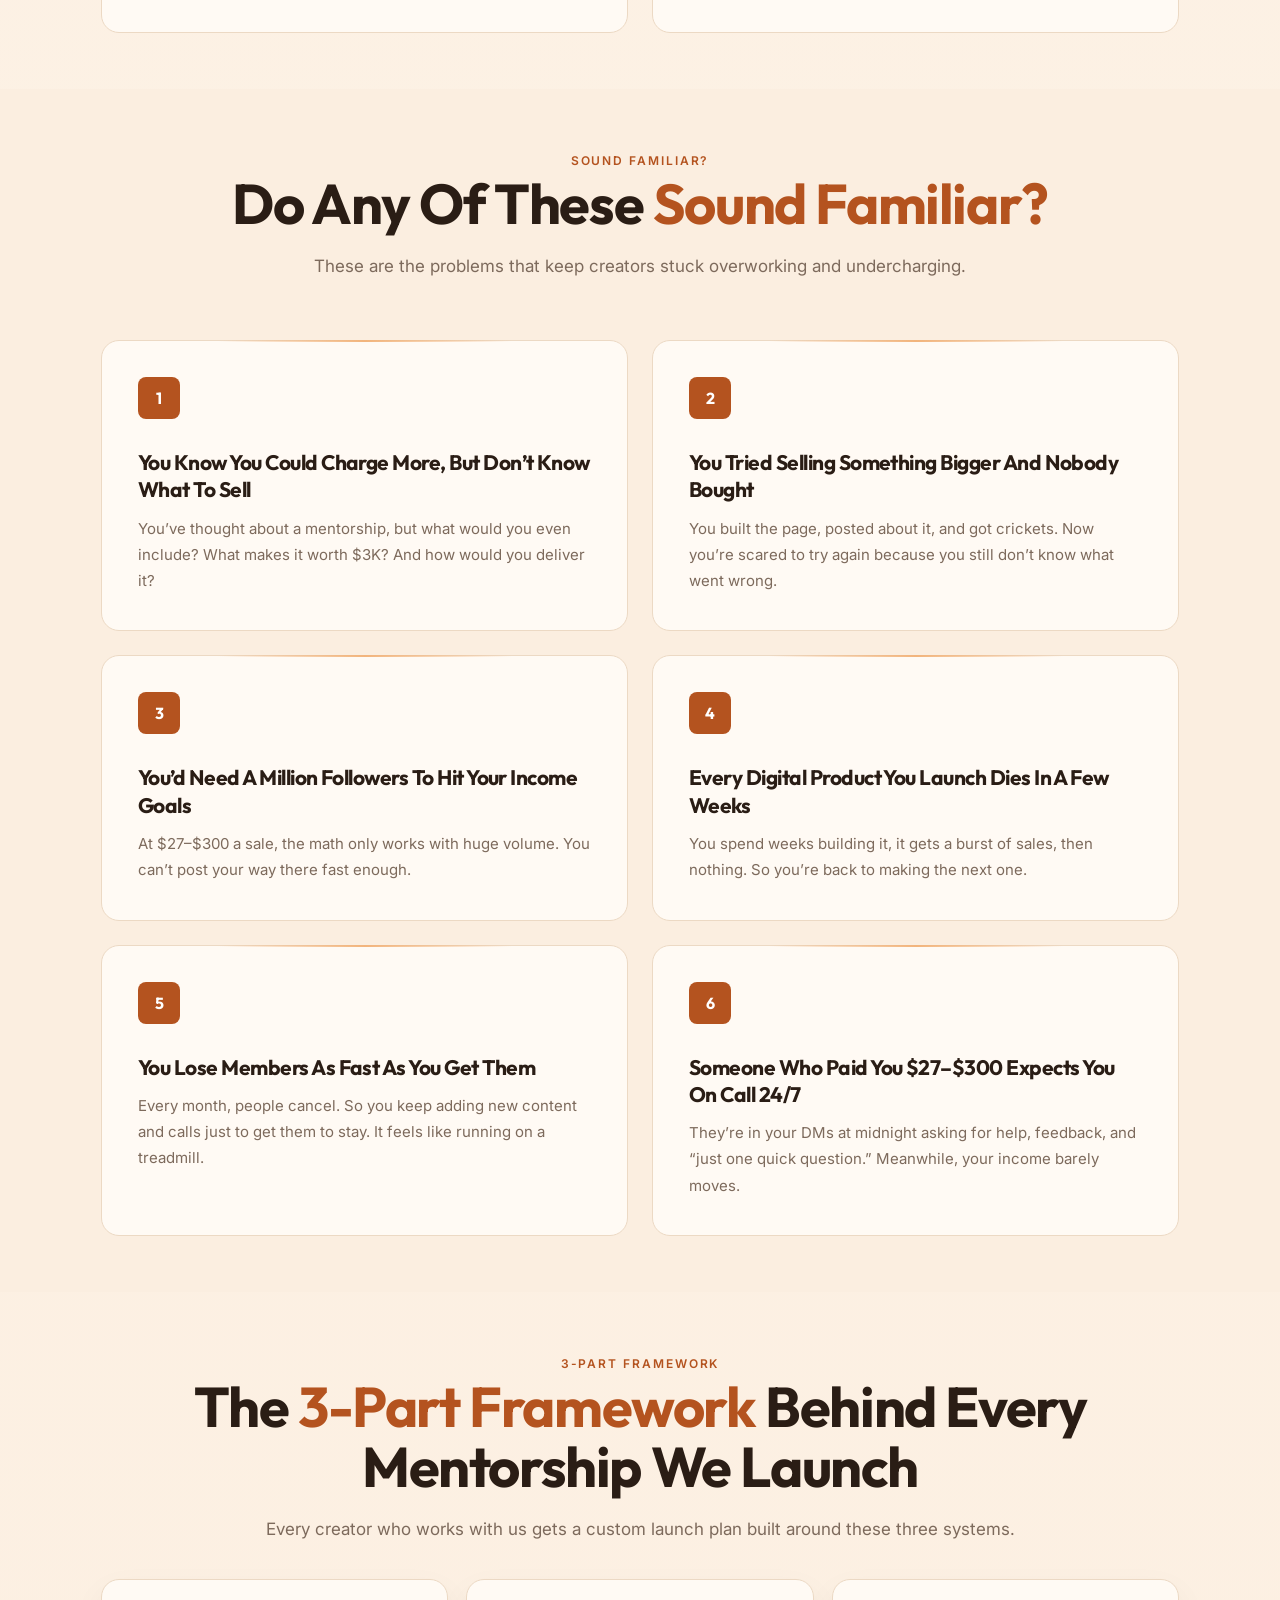
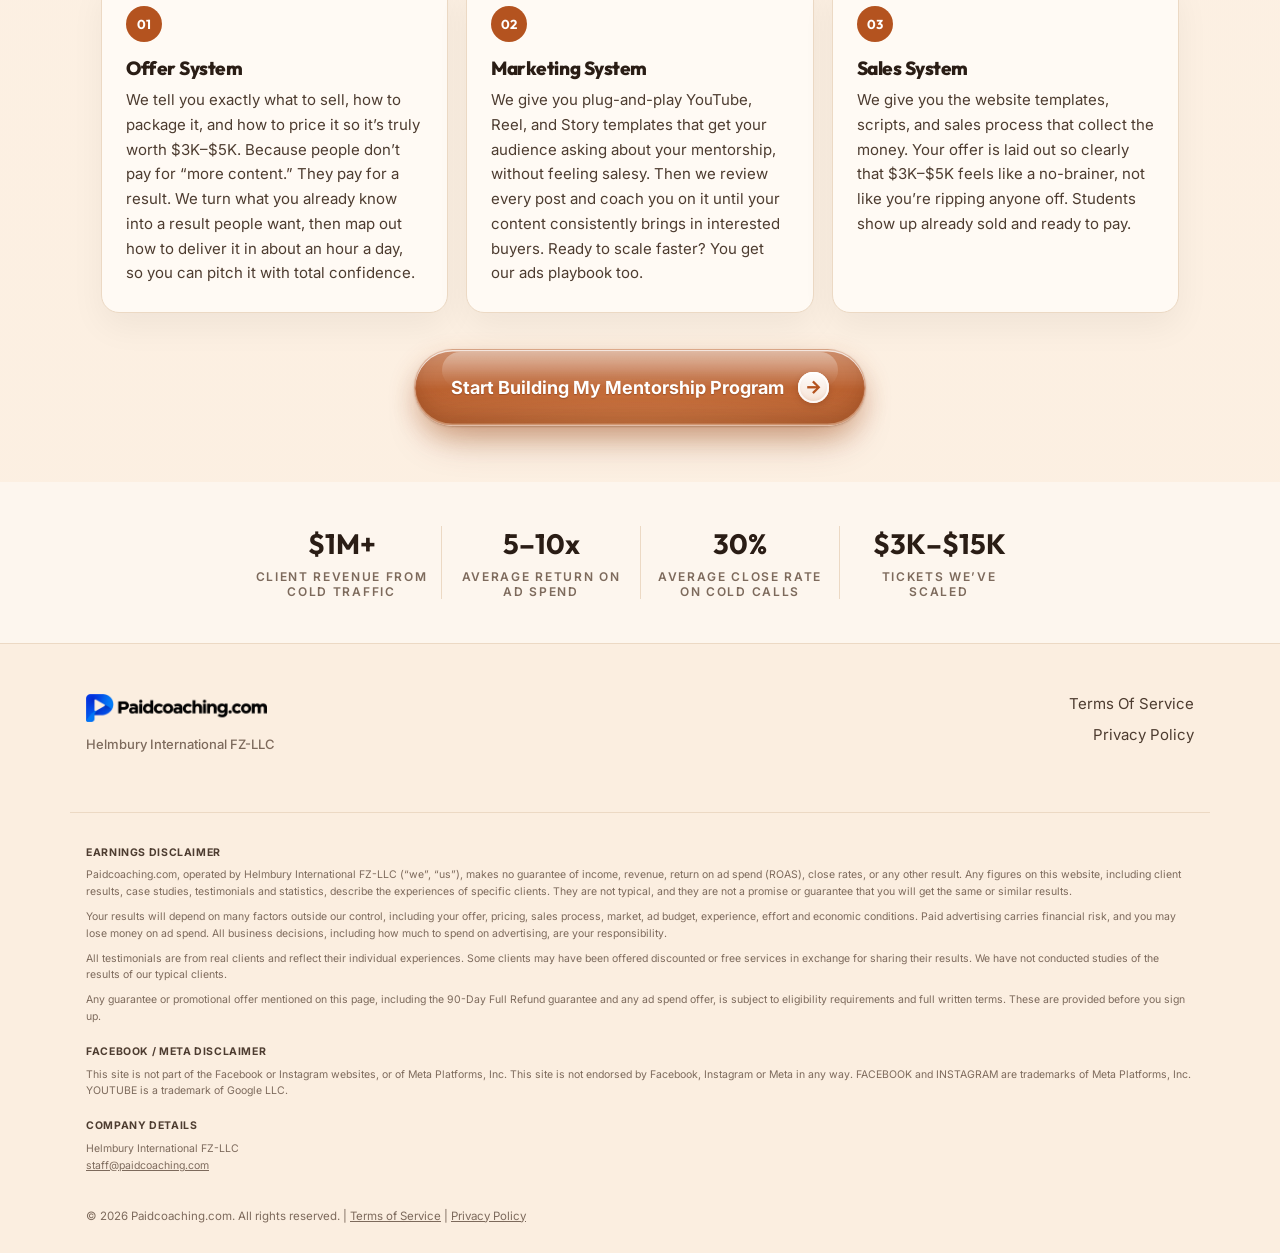
==== commit 1caac5a4: "On this call: $3K–$10K per person Co-Authored-By: Claude Opus 5.5 <noreply@anthropic.com>" ====
--- a/index.html
+++ b/index.html
@@ -75,7 +75,7 @@
           <p class="oncall__title">On This Call We’ll:</p>
           <ul>
             <li>Tell you what your high-ticket offer could be</li>
-            <li>Show you how to sell it for $3K–$8K per person</li>
+            <li>Show you how to sell it for $3K–$10K per person</li>
             <li>Lay out a direct path to scale to $30K–$100K/month</li>
           </ul>
         </div>
